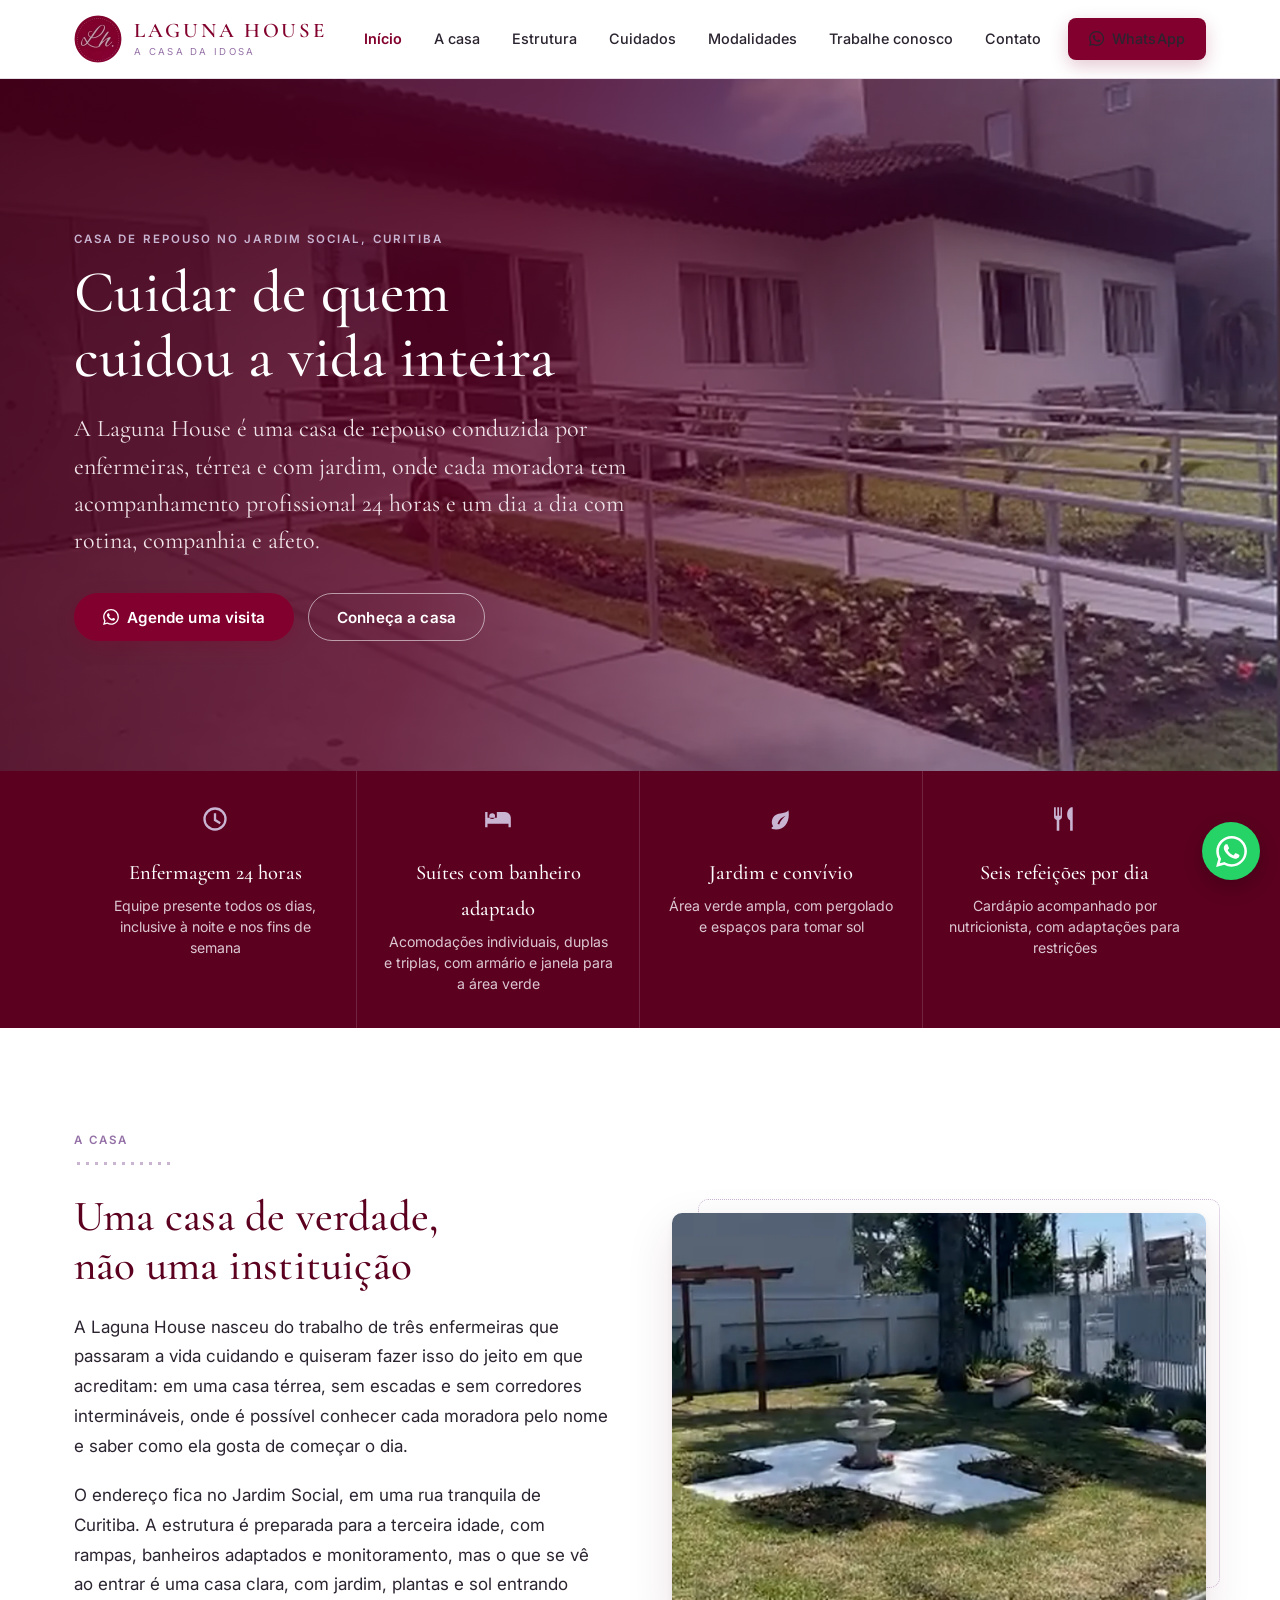
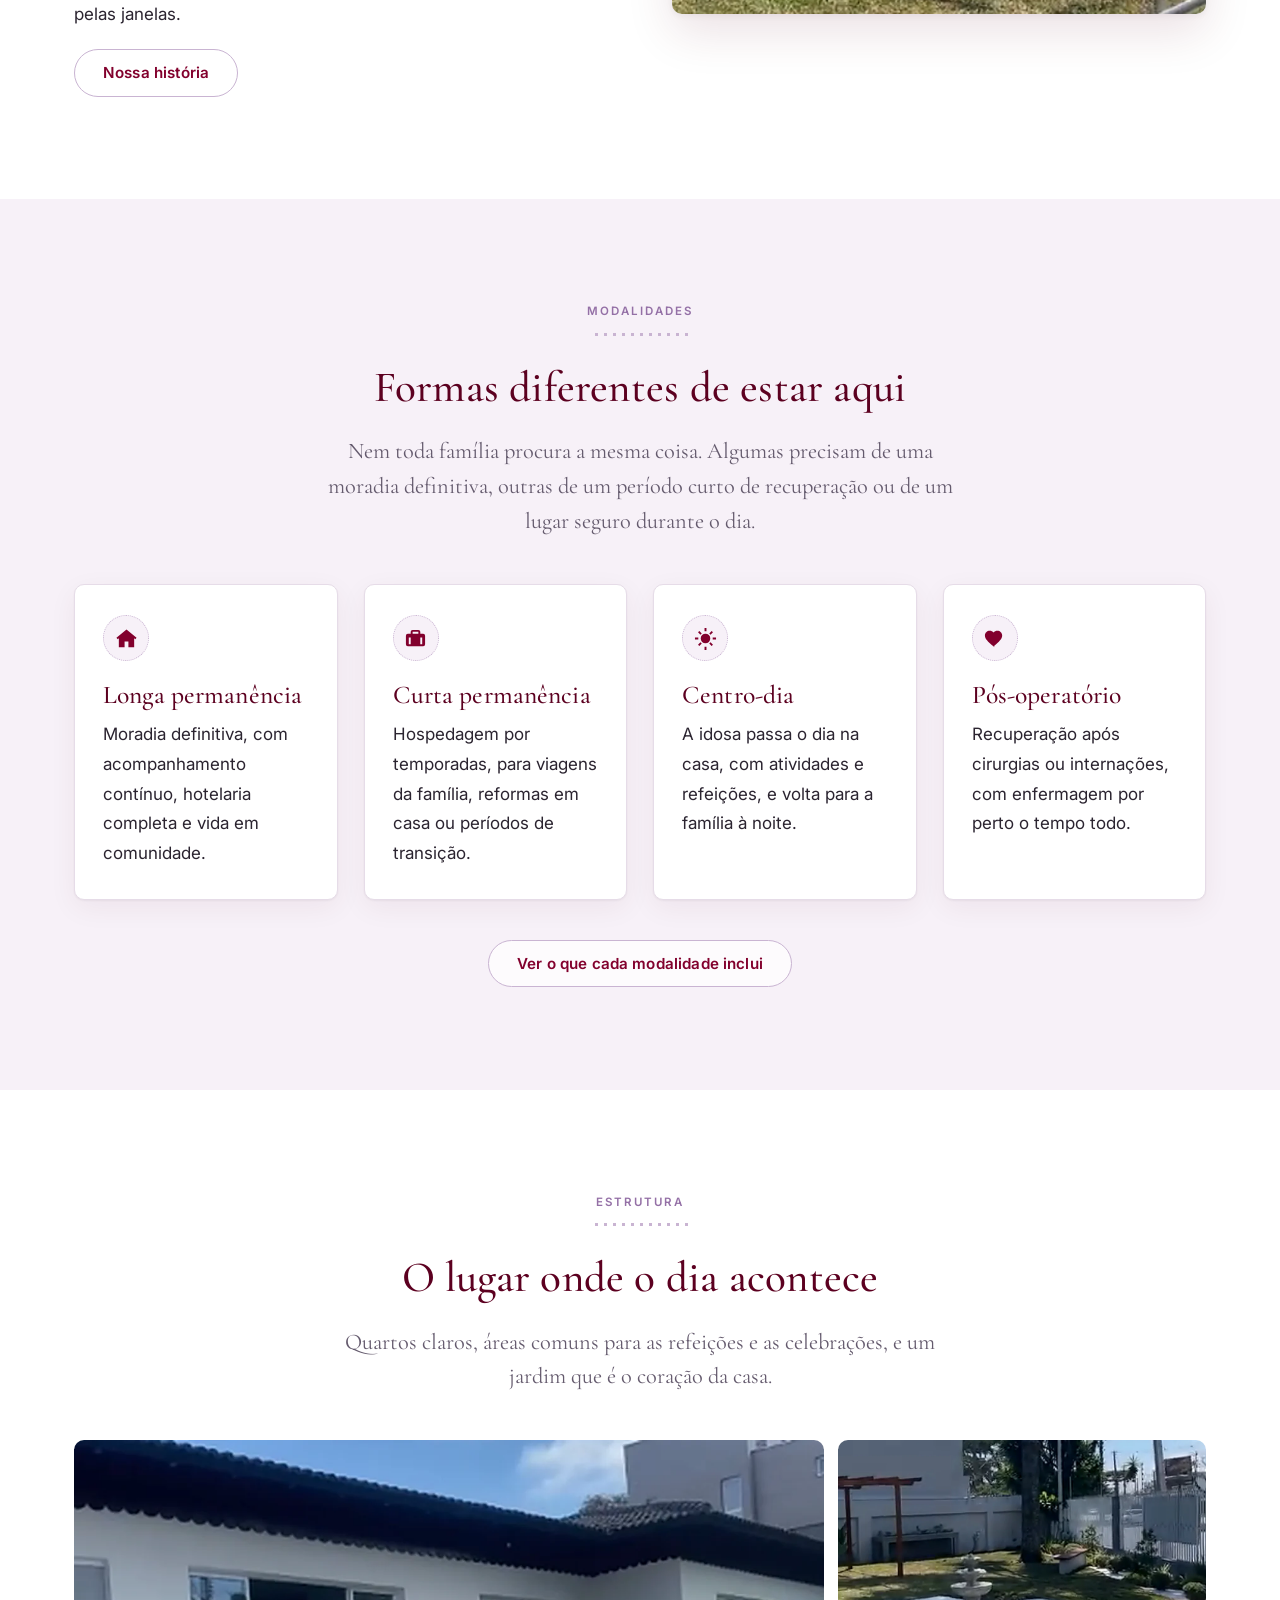
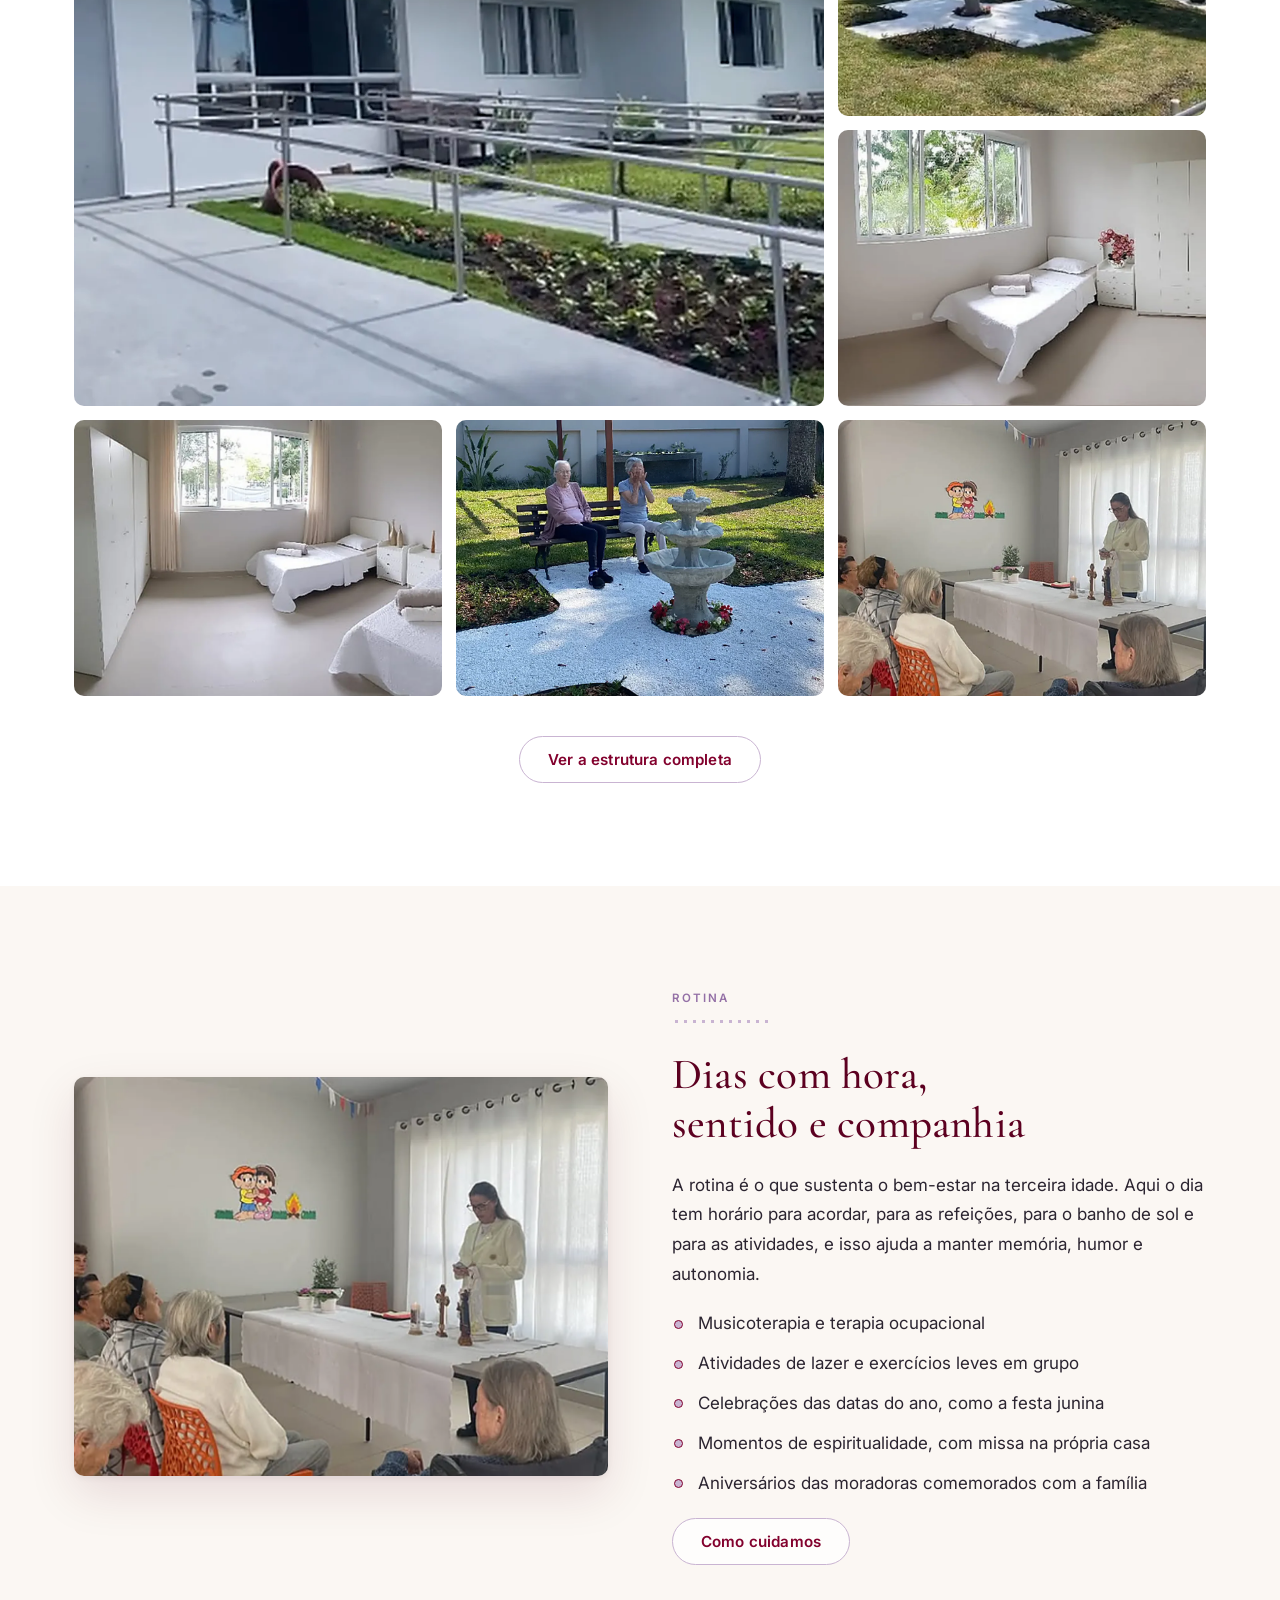
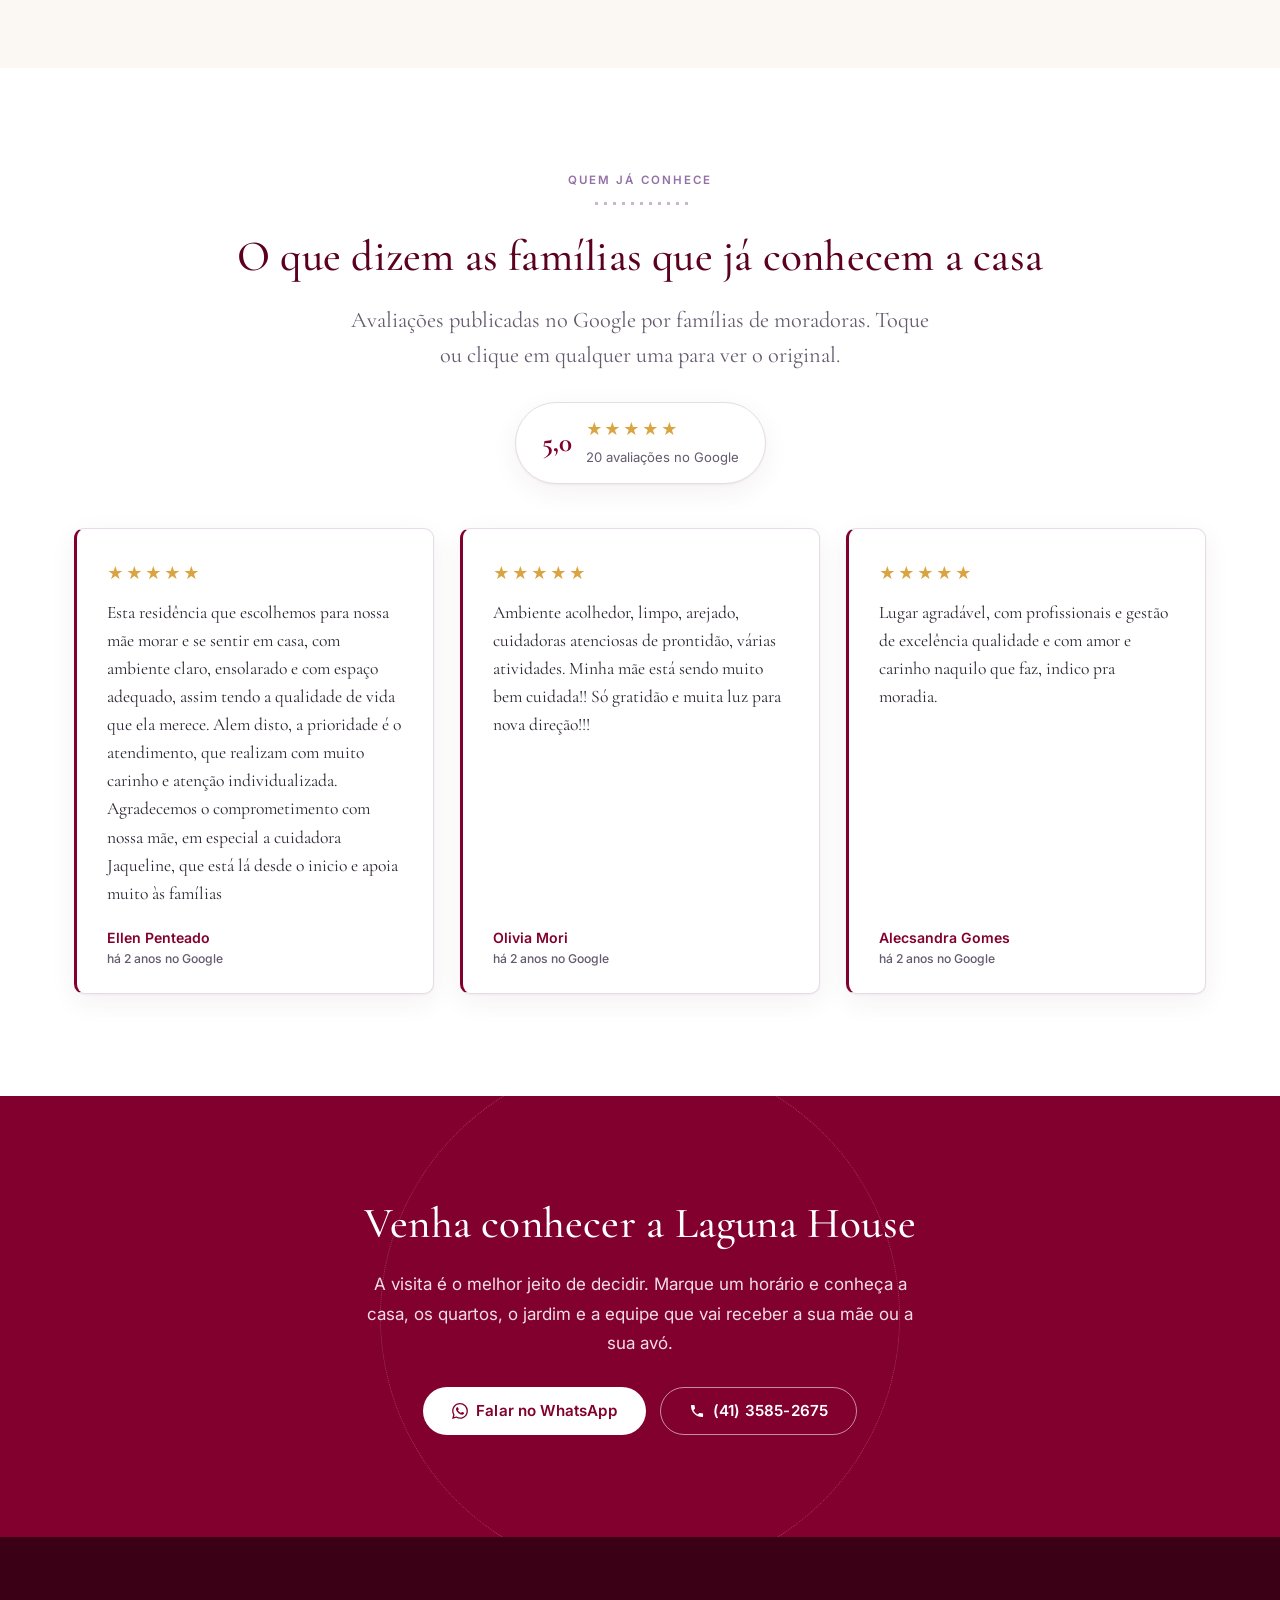
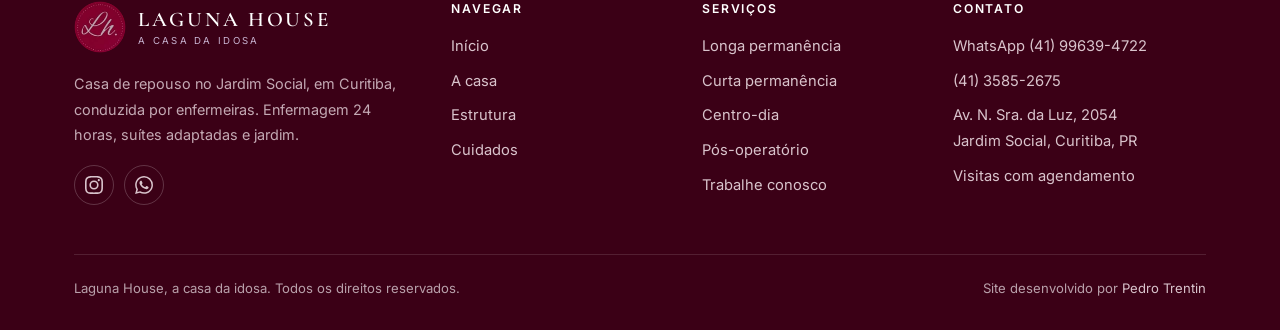
==== index.html @ b77cc1f8 "primeira versao do site da laguna house" ====
<!doctype html>
<html lang="pt-BR">
<head>
<meta charset="utf-8">
<meta name="viewport" content="width=device-width,initial-scale=1">
<title>Laguna House, casa de repouso no Jardim Social, Curitiba</title>
<meta name="description" content="Casa de repouso em Curitiba conduzida por enfermeiras. Enfermagem 24 horas, suítes adaptadas, jardim e seis refeições por dia. Agende uma visita.">
<meta name="author" content="Laguna House">
<meta name="robots" content="index,follow">
<link rel="canonical" href="https://lagunahouse.vercel.app/">
<meta property="og:type" content="website">
<meta property="og:locale" content="pt_BR">
<meta property="og:site_name" content="Laguna House">
<meta property="og:title" content="Laguna House, casa de repouso no Jardim Social, Curitiba">
<meta property="og:description" content="Casa de repouso em Curitiba conduzida por enfermeiras. Enfermagem 24 horas, suítes adaptadas, jardim e seis refeições por dia. Agende uma visita.">
<meta property="og:url" content="https://lagunahouse.vercel.app/">
<meta property="og:image" content="https://lagunahouse.vercel.app/img/og.jpg">
<meta property="og:image:width" content="1200">
<meta property="og:image:height" content="630">
<meta name="twitter:card" content="summary_large_image">
<meta name="geo.region" content="BR-PR">
<meta name="geo.placename" content="Curitiba">
<meta name="theme-color" content="#82002D">
<link rel="icon" href="/favicon.ico" sizes="any"><link rel="apple-touch-icon" href="/img/apple-touch-icon.png"><script type="application/ld+json">
{"@context":"https://schema.org","@type":"AssistedLivingResidence","name":"Laguna House",
"alternateName":"A Casa da Idosa","url":"https://lagunahouse.vercel.app","image":"https://lagunahouse.vercel.app/img/og.jpg","telephone":"+55 41 3585-2675",
"priceRange":"$$","address":{"@type":"PostalAddress","streetAddress":"Av. Nossa Senhora da Luz, 2054",
"addressLocality":"Curitiba","addressRegion":"PR","addressCountry":"BR"},
"areaServed":"Curitiba e Região Metropolitana","sameAs":["https://www.instagram.com/lagunahousecasadaidosa"]}
</script>
<link rel="preconnect" href="https://fonts.googleapis.com">
<link rel="preconnect" href="https://fonts.gstatic.com" crossorigin>
<link href="https://fonts.googleapis.com/css2?family=Cormorant+Garamond:wght@400;500;600&family=Inter:wght@400;500;600&display=swap" rel="stylesheet">
<link rel="stylesheet" href="assets/site.css">
</head>
<body>
<a class="pular" href="#conteudo">Pular para o conteúdo</a>
<header class="topo">
  <div class="wrap topo-in">
    <a class="marca" href="index.html" aria-label="Laguna House, página inicial">
      <img src="img/selo-96.webp" alt="" width="48" height="48">
      <span class="marca-txt"><span class="marca-nome">Laguna House</span><span class="marca-sub">A casa da idosa</span></span>
    </a>
    <button class="menu-btn" aria-label="Abrir menu" aria-expanded="false" aria-controls="menu">
      <svg viewBox="0 0 24 24" aria-hidden="true"><path d="M3 6h18v2H3V6zm0 5h18v2H3v-2zm0 5h18v2H3v-2z"/></svg>
    </button>
    <nav class="nav" id="menu" aria-label="Menu principal">
      <a href="index.html" data-rota="index" class="ativo">Início</a>
      <a href="sobre.html" data-rota="sobre">A casa</a>
      <a href="estrutura.html" data-rota="estrutura">Estrutura</a>
      <a href="cuidados.html" data-rota="cuidados">Cuidados</a>
      <a href="modalidades.html" data-rota="modalidades">Modalidades</a>
      <a href="trabalhe-conosco.html" data-rota="trabalhe-conosco">Trabalhe conosco</a>
      <a href="contato.html" data-rota="contato">Contato</a>
      <a class="btn btn-primario" href="https://wa.me/5541996394722?text=Ol%C3%A1%21%20Vim%20pelo%20site%20e%20gostaria%20de%20informa%C3%A7%C3%B5es%20sobre%20a%20Laguna%20House." target="_blank" rel="noopener"><svg class="ico" viewBox="0 0 24 24" aria-hidden="true" focusable="false"><path d="M17.5 14.4c-.3-.15-1.76-.87-2.03-.97-.27-.1-.47-.15-.67.15-.2.3-.77.97-.94 1.16-.17.2-.35.22-.64.08-.3-.15-1.26-.47-2.4-1.48-.88-.79-1.48-1.76-1.65-2.06-.17-.3-.02-.46.13-.6.13-.14.3-.35.44-.53.15-.17.2-.3.3-.5.1-.19.05-.37-.02-.52-.08-.15-.67-1.61-.92-2.2-.24-.58-.49-.5-.67-.51h-.57c-.2 0-.52.07-.79.37-.27.3-1.04 1.02-1.04 2.48s1.07 2.87 1.21 3.07c.15.2 2.1 3.2 5.08 4.49.71.3 1.26.49 1.7.62.71.23 1.36.2 1.87.12.57-.09 1.75-.72 2-1.41.25-.7.25-1.29.18-1.42-.08-.12-.28-.2-.57-.34m-5.42 7.4a9.87 9.87 0 0 1-5.03-1.38l-.36-.21-3.74.98 1-3.65-.24-.37A9.86 9.86 0 0 1 2.2 11.9C2.2 6.45 6.63 2.02 12.08 2.02a9.82 9.82 0 0 1 6.99 2.9 9.83 9.83 0 0 1 2.89 6.99c0 5.45-4.44 9.88-9.88 9.88m8.41-18.3A11.82 11.82 0 0 0 12.08 0C5.52 0 .19 5.34.18 11.9c0 2.1.55 4.14 1.59 5.95L.08 24l6.3-1.65a11.88 11.88 0 0 0 5.69 1.45h.01c6.55 0 11.89-5.34 11.89-11.9a11.82 11.82 0 0 0-3.48-8.4z"/></svg> WhatsApp</a>
    </nav>
  </div>
</header><main id="conteudo"><section class="hero">
  <img class="fundo" src="img/fachada.webp" alt="Fachada da Laguna House, casa térrea branca com rampa de acesso e jardim" fetchpriority="high" width="1600" height="898">
  <div class="wrap">
    <div class="hero-in">
      <span class="etiqueta">Casa de repouso no Jardim Social, Curitiba</span>
      <h1>Cuidar de quem cuidou a vida inteira</h1>
      <p>A Laguna House é uma casa de repouso conduzida por enfermeiras, térrea e com jardim, onde cada moradora tem acompanhamento profissional 24 horas e um dia a dia com rotina, companhia e afeto.</p>
      <div class="btns">
        <a class="btn btn-primario" href="https://wa.me/5541996394722?text=Ol%C3%A1%21%20Vim%20pelo%20site%20e%20gostaria%20de%20informa%C3%A7%C3%B5es%20sobre%20a%20Laguna%20House." target="_blank" rel="noopener"><svg class="ico" viewBox="0 0 24 24" aria-hidden="true" focusable="false"><path d="M17.5 14.4c-.3-.15-1.76-.87-2.03-.97-.27-.1-.47-.15-.67.15-.2.3-.77.97-.94 1.16-.17.2-.35.22-.64.08-.3-.15-1.26-.47-2.4-1.48-.88-.79-1.48-1.76-1.65-2.06-.17-.3-.02-.46.13-.6.13-.14.3-.35.44-.53.15-.17.2-.3.3-.5.1-.19.05-.37-.02-.52-.08-.15-.67-1.61-.92-2.2-.24-.58-.49-.5-.67-.51h-.57c-.2 0-.52.07-.79.37-.27.3-1.04 1.02-1.04 2.48s1.07 2.87 1.21 3.07c.15.2 2.1 3.2 5.08 4.49.71.3 1.26.49 1.7.62.71.23 1.36.2 1.87.12.57-.09 1.75-.72 2-1.41.25-.7.25-1.29.18-1.42-.08-.12-.28-.2-.57-.34m-5.42 7.4a9.87 9.87 0 0 1-5.03-1.38l-.36-.21-3.74.98 1-3.65-.24-.37A9.86 9.86 0 0 1 2.2 11.9C2.2 6.45 6.63 2.02 12.08 2.02a9.82 9.82 0 0 1 6.99 2.9 9.83 9.83 0 0 1 2.89 6.99c0 5.45-4.44 9.88-9.88 9.88m8.41-18.3A11.82 11.82 0 0 0 12.08 0C5.52 0 .19 5.34.18 11.9c0 2.1.55 4.14 1.59 5.95L.08 24l6.3-1.65a11.88 11.88 0 0 0 5.69 1.45h.01c6.55 0 11.89-5.34 11.89-11.9a11.82 11.82 0 0 0-3.48-8.4z"/></svg> Agende uma visita</a>
        <a class="btn btn-vazado-claro" href="estrutura.html">Conheça a casa</a>
      </div>
    </div>
  </div>
</section>

<section class="faixa">
  <div class="wrap">
    <div class="grade g4">
      <div class="item"><svg class="ico" viewBox="0 0 24 24" aria-hidden="true" focusable="false"><path d="M12 2a10 10 0 1 0 0 20 10 10 0 0 0 0-20zm0 18a8 8 0 1 1 0-16 8 8 0 0 1 0 16zm1-13h-2v6.4l5 3 1-1.7-4-2.4V7z"/></svg><strong>Enfermagem 24 horas</strong><span>Equipe presente todos os dias, inclusive à noite e nos fins de semana</span></div>
      <div class="item"><svg class="ico" viewBox="0 0 24 24" aria-hidden="true" focusable="false"><path d="M3 6H1v13h2v-3h18v3h2v-8a5 5 0 0 0-5-5h-7v5H3V6zm4 1a2.5 2.5 0 1 1 0 5 2.5 2.5 0 0 1 0-5z"/></svg><strong>Suítes com banheiro adaptado</strong><span>Acomodações individuais, duplas e triplas, com armário e janela para a área verde</span></div>
      <div class="item"><svg class="ico" viewBox="0 0 24 24" aria-hidden="true" focusable="false"><path d="M4.5 20.5c7.9 2 14.2-3.2 14.2-12.4 0-1.2-.1-2.4-.4-3.5-1.1 1.7-2.9 2.2-5.6 2.5C9 7.6 5.4 8.6 4.3 13c-.5 2 0 3.9 1 5.2l-1.6 1.5.8.8zM9 16c1.3-3.6 3.9-5.8 7-6.8-2.2 1.9-4.4 4.2-5.6 7.6L9 16z"/></svg><strong>Jardim e convívio</strong><span>Área verde ampla, com pergolado e espaços para tomar sol</span></div>
      <div class="item"><svg class="ico" viewBox="0 0 24 24" aria-hidden="true" focusable="false"><path d="M8.2 2v7.2H6.9V2H5.4v7.2H4.1V2H2.6v8.1c0 1.4 1 2.5 2.3 2.8V22h2.2v-9.1c1.3-.3 2.3-1.4 2.3-2.8V2H8.2zm8.9 0c-2 1-3.3 3.4-3.3 6.2 0 2.4 1 4.3 2.6 5.1V22h2.2V2h-1.5z"/></svg><strong>Seis refeições por dia</strong><span>Cardápio acompanhado por nutricionista, com adaptações para restrições</span></div>
    </div>
  </div>
</section>

<section class="sec">
  <div class="wrap">
    <div class="duo">
      <div class="duo-txt">
        <span class="etiqueta">A casa</span>
        <div class="fio"></div>
        <h2>Uma casa de verdade, não uma instituição</h2>
        <p>A Laguna House nasceu do trabalho de três enfermeiras que passaram a vida cuidando e quiseram fazer isso do jeito em que acreditam: em uma casa térrea, sem escadas e sem corredores intermináveis, onde é possível conhecer cada moradora pelo nome e saber como ela gosta de começar o dia.</p>
        <p>O endereço fica no Jardim Social, em uma rua tranquila de Curitiba. A estrutura é preparada para a terceira idade, com rampas, banheiros adaptados e monitoramento, mas o que se vê ao entrar é uma casa clara, com jardim, plantas e sol entrando pelas janelas.</p>
        <div class="rev"><strong>Confirmar com o cliente:</strong> nomes das três enfermeiras, ano de fundação e a história real de como a casa começou. Confirmar também se a casa atende somente mulheres, porque todo o texto do site parte dessa premissa. O texto acima é provisório, construído a partir do que o Instagram e o Escolha Sênior mostram.</div>
        <div class="btns"><a class="btn btn-secundario" href="sobre.html">Nossa história</a></div>
      </div>
      <div class="moldura">
        <img src="img/jardim.webp" alt="Jardim da Laguna House com chafariz, pergolado de madeira e gramado" loading="lazy" width="1200" height="900">
      </div>
    </div>
  </div>
</section>

<section class="sec sec-lilas">
  <div class="wrap">
    <div class="centro" style="max-width:640px;margin:0 auto 46px">
      <span class="etiqueta">Modalidades</span>
      <div class="fio"></div>
      <h2>Formas diferentes de estar aqui</h2>
      <p class="chamada">Nem toda família procura a mesma coisa. Algumas precisam de uma moradia definitiva, outras de um período curto de recuperação ou de um lugar seguro durante o dia.</p>
    </div>
    <div class="grade g4">
      <article class="cartao">
        <div class="cartao-selo"><svg class="ico" viewBox="0 0 24 24" aria-hidden="true" focusable="false"><path d="M12 2.7 1.5 11.3l1.3 1.5L4 11.8V21h6v-6h4v6h6v-9.2l1.2 1 1.3-1.5L12 2.7z"/></svg></div>
        <h3>Longa permanência</h3>
        <p>Moradia definitiva, com acompanhamento contínuo, hotelaria completa e vida em comunidade.</p>
      </article>
      <article class="cartao">
        <div class="cartao-selo"><svg class="ico" viewBox="0 0 24 24" aria-hidden="true" focusable="false"><path d="M9 3h6a2 2 0 0 1 2 2v2h3a2 2 0 0 1 2 2v9a2 2 0 0 1-2 2H4a2 2 0 0 1-2-2V9a2 2 0 0 1 2-2h3V5a2 2 0 0 1 2-2zm0 4h6V5H9v2zm-2 4H5v7h2v-7zm12 0h-2v7h2v-7z"/></svg></div>
        <h3>Curta permanência</h3>
        <p>Hospedagem por temporadas, para viagens da família, reformas em casa ou períodos de transição.</p>
      </article>
      <article class="cartao">
        <div class="cartao-selo"><svg class="ico" viewBox="0 0 24 24" aria-hidden="true" focusable="false"><path d="M12 7a5 5 0 1 0 0 10 5 5 0 0 0 0-10zm-1-6h2v3.5h-2V1zm0 19.5h2V24h-2v-3.5zM1 11h3.5v2H1v-2zm18.5 0H23v2h-3.5v-2zM4.2 5.6l1.4-1.4 2.5 2.5-1.4 1.4-2.5-2.5zm11.7 11.7 1.4-1.4 2.5 2.5-1.4 1.4-2.5-2.5zM18.4 4.2l1.4 1.4-2.5 2.5-1.4-1.4 2.5-2.5zM6.7 15.9l1.4 1.4-2.5 2.5-1.4-1.4 2.5-2.5z"/></svg></div>
        <h3>Centro-dia</h3>
        <p>A idosa passa o dia na casa, com atividades e refeições, e volta para a família à noite.</p>
      </article>
      <article class="cartao">
        <div class="cartao-selo"><svg class="ico" viewBox="0 0 24 24" aria-hidden="true" focusable="false"><path d="M12 21.2 10.5 19.9C5.1 15.1 2 12.3 2 8.8 2 6 4.2 3.8 7 3.8c1.6 0 3.1.7 4 1.9.9-1.2 2.4-1.9 4-1.9 2.8 0 5 2.2 5 5 0 3.5-3.1 6.3-8.5 11.1L12 21.2z"/></svg></div>
        <h3>Pós-operatório</h3>
        <p>Recuperação após cirurgias ou internações, com enfermagem por perto o tempo todo.</p>
      </article>
    </div>
    <div class="centro" style="margin-top:40px"><a class="btn btn-secundario" href="modalidades.html">Ver o que cada modalidade inclui</a></div>
  </div>
</section>

<section class="sec">
  <div class="wrap">
    <div class="centro" style="max-width:640px;margin:0 auto 46px">
      <span class="etiqueta">Estrutura</span>
      <div class="fio"></div>
      <h2>O lugar onde o dia acontece</h2>
      <p class="chamada">Quartos claros, áreas comuns para as refeições e as celebrações, e um jardim que é o coração da casa.</p>
    </div>
    <div class="galeria">
      <figure class="g-destaque"><img src="img/fachada.webp" alt="Fachada da casa com rampa de acesso" loading="lazy"><figcaption>Fachada acessível, sem degraus na entrada</figcaption></figure>
      <figure><img src="img/jardim.webp" alt="Jardim com chafariz e pergolado" loading="lazy"><figcaption>O jardim, com chafariz e pergolado</figcaption></figure>
      <figure><img src="img/quarto-individual.webp" alt="Suíte individual com cama, criado-mudo e guarda-roupa" loading="lazy"><figcaption>Suíte individual</figcaption></figure>
      <figure><img src="img/quarto-duplo.webp" alt="Suíte dupla com duas camas e guarda-roupa" loading="lazy"><figcaption>Suíte dupla</figcaption></figure>
      <figure><img src="img/convivio-jardim.webp" alt="Moradoras sentadas em banco no jardim, ao lado do chafariz" loading="lazy"><figcaption>Manhã de sol no jardim</figcaption></figure>
      <figure><img src="img/festa-junina.webp" alt="Festa junina na sala de convivência" loading="lazy"><figcaption>Festa junina na sala de convivência</figcaption></figure>
    </div>
    <div class="centro" style="margin-top:40px"><a class="btn btn-secundario" href="estrutura.html">Ver a estrutura completa</a></div>
  </div>
</section>

<section class="sec sec-creme">
  <div class="wrap">
    <div class="duo inverso">
      <div class="duo-txt">
        <span class="etiqueta">Rotina</span>
        <div class="fio"></div>
        <h2>Dias com hora, sentido e companhia</h2>
        <p>A rotina é o que sustenta o bem-estar na terceira idade. Aqui o dia tem horário para acordar, para as refeições, para o banho de sol e para as atividades, e isso ajuda a manter memória, humor e autonomia.</p>
        <ul class="lista">
          <li>Musicoterapia e terapia ocupacional</li>
          <li>Atividades de lazer e exercícios leves em grupo</li>
          <li>Celebrações das datas do ano, como a festa junina</li>
          <li>Momentos de espiritualidade, com missa na própria casa</li>
          <li>Aniversários das moradoras comemorados com a família</li>
        </ul>
        <div class="rev"><strong>Confirmar:</strong> a grade real de atividades, quais profissionais conduzem cada uma e em que dias acontecem. As atividades listadas vêm do perfil no Escolha Sênior e das publicações do Instagram.</div>
        <div class="btns"><a class="btn btn-secundario" href="cuidados.html">Como cuidamos</a></div>
      </div>
      <div class="moldura">
        <img src="img/festa-junina.webp" alt="Festa junina na sala de convivência, com bandeirinhas coloridas e moradoras reunidas" loading="lazy" width="1100" height="825">
      </div>
    </div>
  </div>
</section>

<section class="sec">
  <div class="wrap centro">
    <span class="etiqueta">Quem já conhece</span>
    <div class="fio"></div>
    <h2>O que dizem as famílias que já conhecem a casa</h2>
    <p class="chamada" style="max-width:600px;margin:0 auto 30px">Avaliações publicadas no Google por famílias de moradoras. Toque ou clique em qualquer uma para ver o original.</p>
    <div style="margin:0 0 44px"><a class="nota-google" href="https://maps.app.goo.gl/RefsH612ohSBY5xH7" target="_blank" rel="noopener"><strong>5,0</strong><span><span class="estrelas" aria-hidden="true">★★★★★</span><br><span class="nota-total">20 avaliações no Google</span></span></a></div>
    <div class="grade g3"><a class="citacao" href="https://maps.app.goo.gl/RefsH612ohSBY5xH7" target="_blank" rel="noopener"><div class="estrelas" aria-hidden="true">★★★★★</div><p>Esta residência que escolhemos para nossa mãe morar e se sentir em casa, com ambiente claro, ensolarado e com espaço adequado, assim tendo a qualidade de vida que ela merece. Alem disto, a prioridade é o atendimento, que realizam com muito carinho e atenção individualizada. Agradecemos o comprometimento com nossa mãe, em especial a cuidadora Jaqueline, que está lá desde o inicio e apoia muito às famílias</p><div class="autor">Ellen Penteado <span>há 2 anos no Google</span></div></a><a class="citacao" href="https://maps.app.goo.gl/AbohMbVJFXfRyCQq6" target="_blank" rel="noopener"><div class="estrelas" aria-hidden="true">★★★★★</div><p>Ambiente acolhedor, limpo, arejado, cuidadoras atenciosas de prontidão, várias atividades. Minha mãe está sendo muito bem cuidada!! Só gratidão e muita luz para nova direção!!!</p><div class="autor">Olivia Mori <span>há 2 anos no Google</span></div></a><a class="citacao" href="https://maps.app.goo.gl/1jtPCSABnLnyJkj8A" target="_blank" rel="noopener"><div class="estrelas" aria-hidden="true">★★★★★</div><p>Lugar agradável, com profissionais e gestão de excelência qualidade e com amor e carinho naquilo que faz, indico pra moradia.</p><div class="autor">Alecsandra Gomes <span>há 2 anos no Google</span></div></a></div>
    <div class="rev" style="text-align:left;max-width:820px;margin:34px auto 0"><strong>Confirmar:</strong> a nota 5,0 e o total de 20 avaliações vieram do perfil no Escolha Sênior e precisam ser conferidos direto no Google antes de publicar. As três avaliações estão transcritas como foram escritas, sem correção de acentuação, e cada cartão leva para a avaliação original. Se a casa quiser mais depoimentos no site, basta mandar os prints e os links.</div>
  </div>
</section>

<section class="sec cta-final">
  <div class="wrap">
    <h2>Venha conhecer a Laguna House</h2>
    <p>A visita é o melhor jeito de decidir. Marque um horário e conheça a casa, os quartos, o jardim e a equipe que vai receber a sua mãe ou a sua avó.</p>
    <div class="btns centro" style="justify-content:center;margin-top:28px">
      <a class="btn btn-claro" href="https://wa.me/5541996394722?text=Ol%C3%A1%21%20Vim%20pelo%20site%20e%20gostaria%20de%20informa%C3%A7%C3%B5es%20sobre%20a%20Laguna%20House." target="_blank" rel="noopener"><svg class="ico" viewBox="0 0 24 24" aria-hidden="true" focusable="false"><path d="M17.5 14.4c-.3-.15-1.76-.87-2.03-.97-.27-.1-.47-.15-.67.15-.2.3-.77.97-.94 1.16-.17.2-.35.22-.64.08-.3-.15-1.26-.47-2.4-1.48-.88-.79-1.48-1.76-1.65-2.06-.17-.3-.02-.46.13-.6.13-.14.3-.35.44-.53.15-.17.2-.3.3-.5.1-.19.05-.37-.02-.52-.08-.15-.67-1.61-.92-2.2-.24-.58-.49-.5-.67-.51h-.57c-.2 0-.52.07-.79.37-.27.3-1.04 1.02-1.04 2.48s1.07 2.87 1.21 3.07c.15.2 2.1 3.2 5.08 4.49.71.3 1.26.49 1.7.62.71.23 1.36.2 1.87.12.57-.09 1.75-.72 2-1.41.25-.7.25-1.29.18-1.42-.08-.12-.28-.2-.57-.34m-5.42 7.4a9.87 9.87 0 0 1-5.03-1.38l-.36-.21-3.74.98 1-3.65-.24-.37A9.86 9.86 0 0 1 2.2 11.9C2.2 6.45 6.63 2.02 12.08 2.02a9.82 9.82 0 0 1 6.99 2.9 9.83 9.83 0 0 1 2.89 6.99c0 5.45-4.44 9.88-9.88 9.88m8.41-18.3A11.82 11.82 0 0 0 12.08 0C5.52 0 .19 5.34.18 11.9c0 2.1.55 4.14 1.59 5.95L.08 24l6.3-1.65a11.88 11.88 0 0 0 5.69 1.45h.01c6.55 0 11.89-5.34 11.89-11.9a11.82 11.82 0 0 0-3.48-8.4z"/></svg> Falar no WhatsApp</a>
      <a class="btn btn-vazado-claro" href="tel:+554135852675"><svg class="ico" viewBox="0 0 24 24" aria-hidden="true" focusable="false"><path d="M6.6 10.8a15.1 15.1 0 0 0 6.6 6.6l2.2-2.2c.3-.3.7-.4 1.1-.2 1.2.4 2.4.6 3.7.6.6 0 1 .4 1 1V20c0 .6-.4 1-1 1A17 17 0 0 1 3 4c0-.6.4-1 1-1h3.5c.6 0 1 .4 1 1 0 1.3.2 2.5.6 3.7.1.4 0 .8-.2 1.1l-2.3 2z"/></svg> (41) 3585-2675</a>
    </div>
  </div>
</section>
</main><footer class="rodape">
  <div class="wrap">
    <div class="rodape-grade">
      <div>
        <a class="marca" href="index.html">
          <img src="img/selo-96.webp" alt="" width="52" height="52">
          <span class="marca-txt"><span class="marca-nome">Laguna House</span><span class="marca-sub">A casa da idosa</span></span>
        </a>
        <p class="rodape-sobre">Casa de repouso no Jardim Social, em Curitiba, conduzida por enfermeiras. Enfermagem 24 horas, suítes adaptadas e jardim.</p>
        <div class="redes">
          <a href="https://www.instagram.com/lagunahousecasadaidosa" target="_blank" rel="noopener" aria-label="Instagram da Laguna House"><svg class="" viewBox="0 0 24 24" aria-hidden="true" focusable="false"><path d="M12 2.16c3.2 0 3.58.01 4.85.07 3.25.15 4.77 1.7 4.92 4.92.06 1.27.07 1.65.07 4.85 0 3.2-.01 3.58-.07 4.85-.15 3.23-1.66 4.77-4.92 4.92-1.27.06-1.64.07-4.85.07-3.2 0-3.58-.01-4.85-.07-3.26-.15-4.77-1.7-4.92-4.92-.06-1.27-.07-1.64-.07-4.85 0-3.2.01-3.58.07-4.85.15-3.23 1.66-4.77 4.92-4.92 1.27-.06 1.65-.07 4.85-.07zm0-2.16C8.74 0 8.33.01 7.05.07 2.7.27.28 2.69.07 7.05.01 8.33 0 8.74 0 12s.01 3.67.07 4.95c.2 4.36 2.62 6.78 6.98 6.98 1.28.06 1.69.07 4.95.07s3.67-.01 4.95-.07c4.35-.2 6.78-2.62 6.98-6.98.06-1.28.07-1.69.07-4.95s-.01-3.67-.07-4.95c-.2-4.35-2.62-6.78-6.98-6.98C15.67.01 15.26 0 12 0zm0 5.84a6.16 6.16 0 1 0 0 12.32 6.16 6.16 0 0 0 0-12.32zM12 16a4 4 0 1 1 0-8 4 4 0 0 1 0 8zm6.4-11.85a1.44 1.44 0 1 0 0 2.89 1.44 1.44 0 0 0 0-2.89z"/></svg></a>
          <a href="https://wa.me/5541996394722?text=Ol%C3%A1%21%20Vim%20pelo%20site%20e%20gostaria%20de%20informa%C3%A7%C3%B5es%20sobre%20a%20Laguna%20House." target="_blank" rel="noopener" aria-label="WhatsApp da Laguna House"><svg class="" viewBox="0 0 24 24" aria-hidden="true" focusable="false"><path d="M17.5 14.4c-.3-.15-1.76-.87-2.03-.97-.27-.1-.47-.15-.67.15-.2.3-.77.97-.94 1.16-.17.2-.35.22-.64.08-.3-.15-1.26-.47-2.4-1.48-.88-.79-1.48-1.76-1.65-2.06-.17-.3-.02-.46.13-.6.13-.14.3-.35.44-.53.15-.17.2-.3.3-.5.1-.19.05-.37-.02-.52-.08-.15-.67-1.61-.92-2.2-.24-.58-.49-.5-.67-.51h-.57c-.2 0-.52.07-.79.37-.27.3-1.04 1.02-1.04 2.48s1.07 2.87 1.21 3.07c.15.2 2.1 3.2 5.08 4.49.71.3 1.26.49 1.7.62.71.23 1.36.2 1.87.12.57-.09 1.75-.72 2-1.41.25-.7.25-1.29.18-1.42-.08-.12-.28-.2-.57-.34m-5.42 7.4a9.87 9.87 0 0 1-5.03-1.38l-.36-.21-3.74.98 1-3.65-.24-.37A9.86 9.86 0 0 1 2.2 11.9C2.2 6.45 6.63 2.02 12.08 2.02a9.82 9.82 0 0 1 6.99 2.9 9.83 9.83 0 0 1 2.89 6.99c0 5.45-4.44 9.88-9.88 9.88m8.41-18.3A11.82 11.82 0 0 0 12.08 0C5.52 0 .19 5.34.18 11.9c0 2.1.55 4.14 1.59 5.95L.08 24l6.3-1.65a11.88 11.88 0 0 0 5.69 1.45h.01c6.55 0 11.89-5.34 11.89-11.9a11.82 11.82 0 0 0-3.48-8.4z"/></svg></a>
        </div>
      </div>
      <div>
        <h4>Navegar</h4>
        <ul>
          <li><a href="index.html">Início</a></li>
          <li><a href="sobre.html">A casa</a></li>
          <li><a href="estrutura.html">Estrutura</a></li>
          <li><a href="cuidados.html">Cuidados</a></li>
        </ul>
      </div>
      <div>
        <h4>Serviços</h4>
        <ul>
          <li><a href="modalidades.html">Longa permanência</a></li>
          <li><a href="modalidades.html">Curta permanência</a></li>
          <li><a href="modalidades.html">Centro-dia</a></li>
          <li><a href="modalidades.html">Pós-operatório</a></li>
          <li><a href="trabalhe-conosco.html">Trabalhe conosco</a></li>
        </ul>
      </div>
      <div>
        <h4>Contato</h4>
        <ul>
          <li><a href="https://wa.me/5541996394722?text=Ol%C3%A1%21%20Vim%20pelo%20site%20e%20gostaria%20de%20informa%C3%A7%C3%B5es%20sobre%20a%20Laguna%20House." target="_blank" rel="noopener">WhatsApp (41) 99639-4722</a></li>
          <li><a href="tel:+554135852675">(41) 3585-2675</a></li>
          <li><a href="https://www.google.com/maps/search/?api=1&query=Av.+Nossa+Senhora+da+Luz,+2054,+Jardim+Social,+Curitiba+PR" target="_blank" rel="noopener">Av. N. Sra. da Luz, 2054<br>Jardim Social, Curitiba, PR</a></li>
          <li>Visitas com agendamento</li>
        </ul>
      </div>
    </div>
    <div class="rodape-base">
      <span>Laguna House, a casa da idosa. Todos os direitos reservados.</span>
      <span>Site desenvolvido por <a href="https://www.instagram.com/ph.trentin" target="_blank" rel="noopener">Pedro Trentin</a></span>
    </div>
  </div>
</footer>
<a class="zap" href="https://wa.me/5541996394722?text=Ol%C3%A1%21%20Vim%20pelo%20site%20e%20gostaria%20de%20informa%C3%A7%C3%B5es%20sobre%20a%20Laguna%20House." target="_blank" rel="noopener" aria-label="Falar no WhatsApp"><svg class="" viewBox="0 0 24 24" aria-hidden="true" focusable="false"><path d="M17.5 14.4c-.3-.15-1.76-.87-2.03-.97-.27-.1-.47-.15-.67.15-.2.3-.77.97-.94 1.16-.17.2-.35.22-.64.08-.3-.15-1.26-.47-2.4-1.48-.88-.79-1.48-1.76-1.65-2.06-.17-.3-.02-.46.13-.6.13-.14.3-.35.44-.53.15-.17.2-.3.3-.5.1-.19.05-.37-.02-.52-.08-.15-.67-1.61-.92-2.2-.24-.58-.49-.5-.67-.51h-.57c-.2 0-.52.07-.79.37-.27.3-1.04 1.02-1.04 2.48s1.07 2.87 1.21 3.07c.15.2 2.1 3.2 5.08 4.49.71.3 1.26.49 1.7.62.71.23 1.36.2 1.87.12.57-.09 1.75-.72 2-1.41.25-.7.25-1.29.18-1.42-.08-.12-.28-.2-.57-.34m-5.42 7.4a9.87 9.87 0 0 1-5.03-1.38l-.36-.21-3.74.98 1-3.65-.24-.37A9.86 9.86 0 0 1 2.2 11.9C2.2 6.45 6.63 2.02 12.08 2.02a9.82 9.82 0 0 1 6.99 2.9 9.83 9.83 0 0 1 2.89 6.99c0 5.45-4.44 9.88-9.88 9.88m8.41-18.3A11.82 11.82 0 0 0 12.08 0C5.52 0 .19 5.34.18 11.9c0 2.1.55 4.14 1.59 5.95L.08 24l6.3-1.65a11.88 11.88 0 0 0 5.69 1.45h.01c6.55 0 11.89-5.34 11.89-11.9a11.82 11.82 0 0 0-3.48-8.4z"/></svg></a>
<button id="revBotao" type="button">Sair do modo revisão</button><script src="assets/site.js"></script></body></html>
---- assets/site.css ----
/* Laguna House, folha de estilo unica */

:root{
  --bordo:#82002D;
  --bordo-esc:#5C0020;
  --bordo-claro:#A83354;
  --lilas:#9470A6;
  --lilas-claro:#C9B4D2;
  --lilas-fundo:#F7F1F8;
  --creme:#FBF7F3;
  --branco:#FFFFFF;
  --tinta:#2B2430;
  --tinta-suave:#645A6D;
  --linha:#E6DCE8;
  --sombra:0 1px 2px rgba(43,36,48,.05), 0 8px 28px rgba(92,0,32,.06);
  --sombra-alta:0 2px 6px rgba(43,36,48,.06), 0 18px 48px rgba(92,0,32,.12);
  --raio:10px;
  --max:1180px;
  --serif:"Cormorant Garamond",Georgia,"Times New Roman",serif;
  --sans:"Inter",-apple-system,BlinkMacSystemFont,"Segoe UI",Roboto,Helvetica,Arial,sans-serif;
}

*,*::before,*::after{box-sizing:border-box}
html{scroll-behavior:smooth;-webkit-text-size-adjust:100%}
body{
  margin:0;background:var(--branco);color:var(--tinta);
  font-family:var(--sans);font-size:17px;line-height:1.75;
  font-weight:400;-webkit-font-smoothing:antialiased;
}
img{max-width:100%;height:auto;display:block}
a{color:var(--bordo);text-decoration:none}
a:hover{text-decoration:underline}
h1,h2,h3,h4{font-family:var(--serif);font-weight:500;color:var(--bordo-esc);margin:0 0 .5em;letter-spacing:.005em;text-wrap:balance}
h1{font-size:clamp(2.3rem,5.2vw,3.7rem);line-height:1.1}
h2{font-size:clamp(1.85rem,3.6vw,2.7rem);line-height:1.15}
h3{font-size:clamp(1.3rem,2.2vw,1.6rem);line-height:1.25}
h4{font-size:1.12rem;line-height:1.35}
p{margin:0 0 1.15em}
ul{margin:0 0 1.15em;padding-left:1.15em}
li{margin-bottom:.45em}
:focus-visible{outline:3px solid var(--lilas);outline-offset:3px;border-radius:4px}

.wrap{max-width:var(--max);margin:0 auto;padding:0 24px}
.wrap-estreito{max-width:760px;margin:0 auto;padding:0 24px}
.sec{padding:clamp(56px,8vw,104px) 0}
.sec-lilas{background:var(--lilas-fundo)}
.sec-creme{background:var(--creme)}
.sec-bordo{background:var(--bordo-esc);color:#F3E7EC}
.sec-bordo h2,.sec-bordo h3{color:#fff}
.sec-bordo a{color:#F0D3DC}
.centro{text-align:center}
.pular{position:absolute;left:-9999px}
.pular:focus{left:16px;top:16px;z-index:200;background:#fff;padding:12px 18px;border-radius:8px;box-shadow:var(--sombra-alta)}

/* etiqueta de seção */
.etiqueta{
  font-family:var(--sans);font-size:.72rem;font-weight:600;letter-spacing:.18em;
  text-transform:uppercase;color:var(--lilas);margin:0 0 .9em;display:block
}
.sec-bordo .etiqueta{color:var(--lilas-claro)}
.chamada{font-family:var(--serif);font-size:clamp(1.15rem,2vw,1.4rem);line-height:1.55;color:var(--tinta-suave)}
.sec-bordo .chamada{color:#E4D2DA}

/* fio pontilhado, eco do selo */
.fio{
  height:5px;width:96px;margin:0 0 26px;
  background-image:radial-gradient(circle,var(--lilas-claro) 1.6px,transparent 1.7px);
  background-size:9px 5px;background-repeat:repeat-x
}
.centro .fio{margin-left:auto;margin-right:auto}

/* ---------- botões ---------- */
.btn{
  display:inline-flex;align-items:center;gap:.55em;
  font-family:var(--sans);font-size:.95rem;font-weight:600;letter-spacing:.01em;
  padding:15px 28px;border-radius:999px;border:1.5px solid transparent;
  cursor:pointer;transition:.2s ease;text-decoration:none;line-height:1
}
.btn:hover{text-decoration:none;transform:translateY(-1px)}
.btn-primario{background:var(--bordo);color:#fff;box-shadow:0 6px 18px rgba(130,0,45,.22)}
.btn-primario:hover{background:var(--bordo-esc);color:#fff}
.btn-secundario{border-color:var(--lilas-claro);color:var(--bordo);background:rgba(255,255,255,.75)}
.btn-secundario:hover{border-color:var(--bordo);background:#fff}
.btn-claro{background:#fff;color:var(--bordo)}
.btn-claro:hover{background:#F7EEF1;color:var(--bordo-esc)}
.btn-vazado-claro{border-color:rgba(255,255,255,.55);color:#fff}
.btn-vazado-claro:hover{border-color:#fff;background:rgba(255,255,255,.1);color:#fff}
.btns{display:flex;flex-wrap:wrap;gap:14px}
.centro .btns{justify-content:center}
.ico{width:1.05em;height:1.05em;flex:none;fill:currentColor}

/* ---------- cabeçalho ---------- */
.topo{
  position:sticky;top:0;z-index:60;background:rgba(255,255,255,.94);
  backdrop-filter:blur(10px);border-bottom:1px solid var(--linha)
}
.topo-in{display:flex;align-items:center;gap:20px;min-height:78px}
.marca{display:flex;align-items:center;gap:12px;text-decoration:none}
.marca:hover{text-decoration:none}
.marca img{width:48px;height:48px;border-radius:50%;flex:none}
.marca-txt{display:flex;flex-direction:column;line-height:1}
.marca-nome{font-family:var(--serif);font-size:1.3rem;font-weight:600;letter-spacing:.13em;color:var(--bordo);text-transform:uppercase}
.marca-sub{font-family:var(--sans);font-size:.6rem;letter-spacing:.24em;text-transform:uppercase;color:var(--lilas);margin-top:5px}
.nav{margin-left:auto;display:flex;align-items:center;gap:6px}
.nav a{
  font-size:.9rem;font-weight:500;color:var(--tinta);padding:9px 13px;border-radius:8px;
  text-decoration:none;transition:.15s;white-space:nowrap
}
.nav a:hover{background:var(--lilas-fundo);color:var(--bordo);text-decoration:none}
.nav a.ativo{color:var(--bordo);font-weight:600}
.nav .btn{margin-left:8px;padding:12px 20px}
.menu-btn{
  display:none;margin-left:auto;background:none;border:1.5px solid var(--linha);
  border-radius:8px;padding:9px 11px;cursor:pointer;color:var(--bordo)
}
.menu-btn svg{width:22px;height:22px;display:block;fill:currentColor}

@media(max-width:1000px){
  .nav{
    position:fixed;inset:78px 0 auto;background:#fff;flex-direction:column;
    align-items:stretch;gap:0;padding:12px 24px 26px;border-bottom:1px solid var(--linha);
    box-shadow:var(--sombra-alta);display:none
  }
  .nav.aberto{display:flex}
  .nav a{padding:14px 4px;font-size:1.02rem;border-bottom:1px solid var(--linha);border-radius:0}
  .nav .btn{margin:16px 0 0;justify-content:center;border-bottom:none}
  .menu-btn{display:block}
}

/* ---------- hero ---------- */
.hero{position:relative;isolation:isolate;color:#fff;overflow:hidden}
.hero img.fundo{
  position:absolute;inset:0;width:100%;height:100%;object-fit:cover;z-index:-2
}
.hero::after{
  content:"";position:absolute;inset:0;z-index:-1;
  background:linear-gradient(105deg,rgba(70,0,24,.90) 0%,rgba(92,0,32,.78) 38%,rgba(92,0,32,.42) 70%,rgba(148,112,166,.30) 100%)
}
.hero-in{padding:clamp(80px,13vw,150px) 0 clamp(72px,11vw,130px);max-width:730px}
.hero h1{color:#fff;margin-bottom:.35em}
.hero .etiqueta{color:var(--lilas-claro)}
.hero p{font-family:var(--serif);font-size:clamp(1.2rem,2.3vw,1.5rem);line-height:1.55;color:#F0E3E8;max-width:600px}
.hero .btns{margin-top:34px}

.hero-int{background:var(--bordo-esc);color:#fff;position:relative;overflow:hidden}
.hero-int::before{
  content:"";position:absolute;right:-90px;top:-90px;width:340px;height:340px;border-radius:50%;
  border:1px dotted rgba(201,180,210,.45)
}
.hero-int-in{padding:clamp(56px,8vw,96px) 0;max-width:720px;position:relative}
.hero-int h1{color:#fff;margin-bottom:.3em}
.hero-int p{color:#EBD9E0;font-family:var(--serif);font-size:clamp(1.1rem,2vw,1.35rem);line-height:1.6;margin:0}
.hero-int .etiqueta{color:var(--lilas-claro)}

/* trilha */
.trilha{font-size:.82rem;color:#D8C2CC;padding:20px 0 0;position:relative}
.trilha a{color:#EAD6DE;text-decoration:underline;text-underline-offset:3px}
.trilha a:hover{color:#fff}
.trilha span{color:var(--lilas-claro);margin:0 4px}

/* ---------- grades e cartões ---------- */
.grade{display:grid;gap:26px}
.g2{grid-template-columns:repeat(2,1fr)}
.g3{grid-template-columns:repeat(3,1fr)}
.g4{grid-template-columns:repeat(4,1fr)}
@media(max-width:900px){.g3,.g4{grid-template-columns:repeat(2,1fr)}}
@media(max-width:620px){.g2,.g3,.g4{grid-template-columns:1fr}}

.cartao{
  background:#fff;border:1px solid var(--linha);border-radius:var(--raio);
  padding:30px 28px;box-shadow:var(--sombra);transition:.22s ease;height:100%
}
.cartao:hover{box-shadow:var(--sombra-alta);transform:translateY(-2px)}
.cartao h3{margin-bottom:.35em}
.cartao p:last-child{margin-bottom:0}
.cartao-selo{
  width:46px;height:46px;border-radius:50%;background:var(--lilas-fundo);
  display:flex;align-items:center;justify-content:center;margin-bottom:18px;
  border:1px dotted var(--lilas-claro)
}
.cartao-selo svg{width:23px;height:23px;fill:var(--bordo)}
.sec-lilas .cartao{background:#fff}

.cartao-foto{
  background:#fff;border:1px solid var(--linha);border-radius:var(--raio);overflow:hidden;
  box-shadow:var(--sombra);display:flex;flex-direction:column;transition:.22s ease
}
.cartao-foto:hover{box-shadow:var(--sombra-alta);transform:translateY(-2px)}
.cartao-foto img{aspect-ratio:4/3;object-fit:cover;width:100%}
.cartao-foto .corpo{padding:26px 26px 30px;flex:1;display:flex;flex-direction:column}
.cartao-foto .corpo p:last-of-type{margin-bottom:0}
.cartao-foto .lista{margin-top:14px}
.cartao-foto .rodape-cartao{margin-top:auto;padding-top:20px}

/* lista com marcador próprio */
.lista{list-style:none;padding:0;margin:0 0 1.15em}
.lista li{position:relative;padding-left:26px;margin-bottom:.6em}
.lista li::before{
  content:"";position:absolute;left:2px;top:.62em;width:9px;height:9px;border-radius:50%;
  background:var(--lilas-claro);border:1.5px solid var(--bordo);box-sizing:border-box
}
.sec-bordo .lista li::before{background:transparent;border-color:var(--lilas-claro)}

/* ---------- bloco foto + texto ---------- */
.duo{display:grid;grid-template-columns:1fr 1fr;gap:clamp(32px,5vw,64px);align-items:center}
.duo.inverso .duo-txt{order:2}
@media(max-width:860px){.duo{grid-template-columns:1fr}.duo.inverso .duo-txt{order:0}}
.duo-txt p:last-child{margin-bottom:0}
.moldura{position:relative}
.moldura img{border-radius:var(--raio);box-shadow:var(--sombra-alta);width:100%}
.moldura::before{
  content:"";position:absolute;inset:-14px -14px 26px 26px;border:1px dotted var(--lilas-claro);
  border-radius:var(--raio);z-index:-1
}
.arco img{border-radius:220px 220px var(--raio) var(--raio)}
.arco::before{border-radius:220px 220px var(--raio) var(--raio)}

/* ---------- destaques em faixa ---------- */
.faixa{background:var(--bordo-esc);color:#fff}
.faixa .grade{gap:0}
.faixa .item{padding:34px 26px;border-right:1px solid rgba(255,255,255,.14);text-align:center}
.faixa .item:last-child{border-right:none}
.faixa .item svg{width:28px;height:28px;fill:var(--lilas-claro);margin-bottom:12px}
.faixa .item strong{display:block;font-family:var(--serif);font-size:1.28rem;font-weight:500;color:#fff;margin-bottom:4px}
.faixa .item span{font-size:.88rem;color:#DCC7D1;line-height:1.5;display:block}
@media(max-width:900px){.faixa .item:nth-child(2){border-right:none}.faixa .item{border-bottom:1px solid rgba(255,255,255,.14)}}
@media(max-width:620px){.faixa .item{border-right:none}}

/* ---------- galeria ---------- */
.galeria{display:grid;grid-template-columns:repeat(3,1fr);gap:14px}
.galeria figure{margin:0;position:relative;overflow:hidden;border-radius:var(--raio);cursor:zoom-in;background:var(--lilas-fundo)}
.galeria img{width:100%;height:100%;object-fit:cover;transition:transform .5s ease}
.galeria figure:hover img{transform:scale(1.04)}
.galeria figcaption{
  position:absolute;left:0;right:0;bottom:0;padding:30px 16px 13px;color:#fff;font-size:.85rem;
  background:linear-gradient(transparent,rgba(45,0,16,.78));opacity:0;transition:.25s
}
.galeria figure:hover figcaption,.galeria figure:focus-within figcaption{opacity:1}
.galeria figure img{aspect-ratio:4/3}
.g-destaque{grid-column:span 2;grid-row:span 2}
.g-destaque img{aspect-ratio:auto;height:100%}
@media(max-width:760px){
  .galeria{grid-template-columns:repeat(2,1fr);gap:10px}
  .g-destaque{grid-column:span 2;grid-row:span 1}
  .g-destaque img{aspect-ratio:16/10}
}
@media(max-width:430px){
  .galeria{grid-template-columns:1fr}
  .g-destaque{grid-column:span 1}
}

/* lightbox */
.lb{position:fixed;inset:0;background:rgba(35,0,14,.94);z-index:120;display:none;align-items:center;justify-content:center;padding:24px}
.lb.on{display:flex}
.lb img{max-width:min(1100px,94vw);max-height:84vh;border-radius:8px;object-fit:contain}
.lb-txt{position:absolute;bottom:26px;left:0;right:0;text-align:center;color:#F0DDE4;font-size:.92rem;padding:0 24px}
.lb button{position:absolute;background:rgba(255,255,255,.12);border:none;color:#fff;width:50px;height:50px;border-radius:50%;cursor:pointer;font-size:1.5rem;line-height:1;display:flex;align-items:center;justify-content:center}
.lb button:hover{background:rgba(255,255,255,.25)}
.lb .fechar{top:22px;right:22px}
.lb .ant{left:22px;top:50%;transform:translateY(-50%)}
.lb .prox{right:22px;top:50%;transform:translateY(-50%)}
@media(max-width:620px){.lb .ant{left:10px}.lb .prox{right:10px}}

/* ---------- citação ---------- */
.citacao{
  display:flex;flex-direction:column;text-align:left;text-decoration:none;color:var(--tinta);
  background:#fff;border:1px solid var(--linha);border-left:3px solid var(--bordo);
  border-radius:var(--raio);padding:30px 30px 26px;box-shadow:var(--sombra);height:100%;
  transition:.22s ease
}
.citacao:hover{text-decoration:none;box-shadow:var(--sombra-alta);transform:translateY(-2px);border-left-color:var(--lilas)}
.citacao p{font-family:var(--serif);font-size:1.1rem;line-height:1.6;color:var(--tinta);margin-bottom:20px}
.citacao .autor{margin-top:auto;font-size:.88rem;color:var(--bordo);font-weight:600;line-height:1.4}
.citacao .autor span{display:block;font-size:.76rem;color:var(--tinta-suave);font-weight:500;margin-top:2px}
.estrelas{color:#D9A441;letter-spacing:.12em;font-size:1rem;margin-bottom:12px}
.nota-google{
  display:inline-flex;align-items:center;gap:14px;background:#fff;border:1px solid var(--linha);
  border-radius:999px;padding:12px 26px;box-shadow:var(--sombra);font-size:.95rem;
  text-decoration:none;transition:.2s ease;text-align:left
}
.nota-google:hover{text-decoration:none;box-shadow:var(--sombra-alta);border-color:var(--lilas-claro)}
.nota-google strong{font-family:var(--serif);font-size:1.7rem;color:var(--bordo);line-height:1}
.nota-google .estrelas{margin:0}
.nota-total{color:var(--tinta-suave);font-size:.82rem}

/* ---------- contato ---------- */
.linhas-contato{list-style:none;padding:0;margin:0}
.linhas-contato li{display:flex;gap:16px;padding:18px 0;border-bottom:1px solid var(--linha);margin:0}
.linhas-contato li:last-child{border-bottom:none}
.linhas-contato svg{width:21px;height:21px;fill:var(--bordo);flex:none;margin-top:4px}
.linhas-contato strong{display:block;font-size:.78rem;letter-spacing:.13em;text-transform:uppercase;color:var(--lilas);font-weight:600;margin-bottom:3px}
.linhas-contato a{color:var(--tinta);font-weight:500}
.linhas-contato a:hover{color:var(--bordo)}

.form{background:#fff;border:1px solid var(--linha);border-radius:var(--raio);padding:32px;box-shadow:var(--sombra)}
.campo{margin-bottom:18px}
.campo label{display:block;font-size:.82rem;font-weight:600;color:var(--tinta);margin-bottom:7px}
.campo input,.campo select,.campo textarea{
  width:100%;padding:13px 15px;border:1.5px solid var(--linha);border-radius:8px;
  font-family:var(--sans);font-size:1rem;color:var(--tinta);background:#fff;transition:.15s
}
.campo textarea{min-height:120px;resize:vertical}
.campo input:focus,.campo select:focus,.campo textarea:focus{border-color:var(--lilas);outline:none}
.form .btn{width:100%;justify-content:center}
.aviso-form{font-size:.8rem;color:var(--tinta-suave);margin:14px 0 0;text-align:center}
.mapa{border:0;width:100%;height:400px;border-radius:var(--raio);filter:grayscale(.15)}
.mapa-alt{
  background:var(--lilas-fundo);border:1px dashed var(--lilas-claro);border-radius:var(--raio);
  padding:46px 30px;text-align:center;color:var(--tinta-suave)
}

/* ---------- faq ---------- */
.faq{border-top:1px solid var(--linha)}
.faq details{border-bottom:1px solid var(--linha);padding:6px 0}
.faq summary{
  cursor:pointer;list-style:none;padding:18px 40px 18px 0;position:relative;
  font-family:var(--serif);font-size:1.22rem;color:var(--bordo-esc);font-weight:500
}
.faq summary::-webkit-details-marker{display:none}
.faq summary::after{
  content:"+";position:absolute;right:6px;top:16px;font-family:var(--sans);font-size:1.5rem;
  color:var(--lilas);font-weight:300;transition:.2s
}
.faq details[open] summary::after{transform:rotate(45deg)}
.faq details p{margin:0 0 18px;color:var(--tinta-suave);padding-right:40px}

/* ---------- chamada final ---------- */
.cta-final{background:var(--bordo);color:#fff;text-align:center;position:relative;overflow:hidden}
.cta-final::before{
  content:"";position:absolute;left:50%;top:50%;width:520px;height:520px;transform:translate(-50%,-50%);
  border-radius:50%;border:1px dotted rgba(255,255,255,.22)
}
.cta-final .wrap{position:relative}
.cta-final h2{color:#fff}
.cta-final p{color:#F2DFE5;max-width:560px;margin-left:auto;margin-right:auto}

/* ---------- rodapé ---------- */
.rodape{background:#3B0016;color:#D9C3CC;padding:64px 0 30px;font-size:.92rem}
.rodape h4{color:#fff;font-family:var(--sans);font-size:.76rem;letter-spacing:.15em;text-transform:uppercase;margin-bottom:16px;font-weight:600}
.rodape a{color:#D9C3CC}
.rodape a:hover{color:#fff}
.rodape-grade{display:grid;grid-template-columns:1.6fr 1fr 1fr 1.2fr;gap:40px}
@media(max-width:860px){.rodape-grade{grid-template-columns:1fr 1fr;gap:34px}}
@media(max-width:520px){.rodape-grade{grid-template-columns:1fr}}
.rodape ul{list-style:none;padding:0;margin:0}
.rodape li{margin-bottom:9px}
.rodape .marca-nome{color:#fff}
.rodape .marca-sub{color:var(--lilas-claro)}
.rodape .marca img{width:52px;height:52px}
.rodape-sobre{margin-top:18px;max-width:330px;color:#C4A9B4;font-size:.9rem}
.rodape-base{
  border-top:1px solid rgba(255,255,255,.12);margin-top:46px;padding-top:22px;
  display:flex;flex-wrap:wrap;gap:12px;justify-content:space-between;font-size:.82rem;color:#B9A0AB
}
.redes{display:flex;gap:10px;margin-top:18px}
.redes a{
  width:40px;height:40px;border-radius:50%;border:1px solid rgba(255,255,255,.2);
  display:flex;align-items:center;justify-content:center
}
.redes a:hover{background:rgba(255,255,255,.1)}
.redes svg{width:18px;height:18px;fill:currentColor}

/* botão flutuante whatsapp */
.zap{
  position:fixed;right:20px;bottom:20px;z-index:70;width:58px;height:58px;border-radius:50%;
  background:#25D366;display:flex;align-items:center;justify-content:center;
  box-shadow:0 8px 24px rgba(0,0,0,.25);transition:.2s
}
.zap:hover{transform:scale(1.06)}
.zap svg{width:31px;height:31px;fill:#fff}

/* ---------- modo revisão ---------- */
.rev{
  background:#FFF6E5;border:1px dashed #D9A441;border-left:4px solid #D9A441;border-radius:8px;
  padding:14px 18px;margin:20px 0;font-size:.87rem;color:#6B4E12;line-height:1.6;display:none
}
.rev strong{color:#8A6410}
body.revisao .rev{display:block}
#revBotao{
  position:fixed;left:20px;bottom:20px;z-index:70;background:#D9A441;color:#3D2A00;border:none;
  border-radius:999px;padding:11px 20px;font-family:var(--sans);font-size:.8rem;font-weight:600;
  cursor:pointer;box-shadow:0 6px 18px rgba(0,0,0,.2);display:none
}
body.revisao #revBotao{display:block}

@media (prefers-reduced-motion: reduce){
  *,*::before,*::after{animation-duration:.01ms!important;animation-iteration-count:1!important;transition-duration:.01ms!important}
  html{scroll-behavior:auto}
  .galeria figure:hover img{transform:none}
  .btn:hover,.cartao:hover,.cartao-foto:hover{transform:none}
}
@media print{.topo,.zap,#revBotao,.rev{display:none!important}}
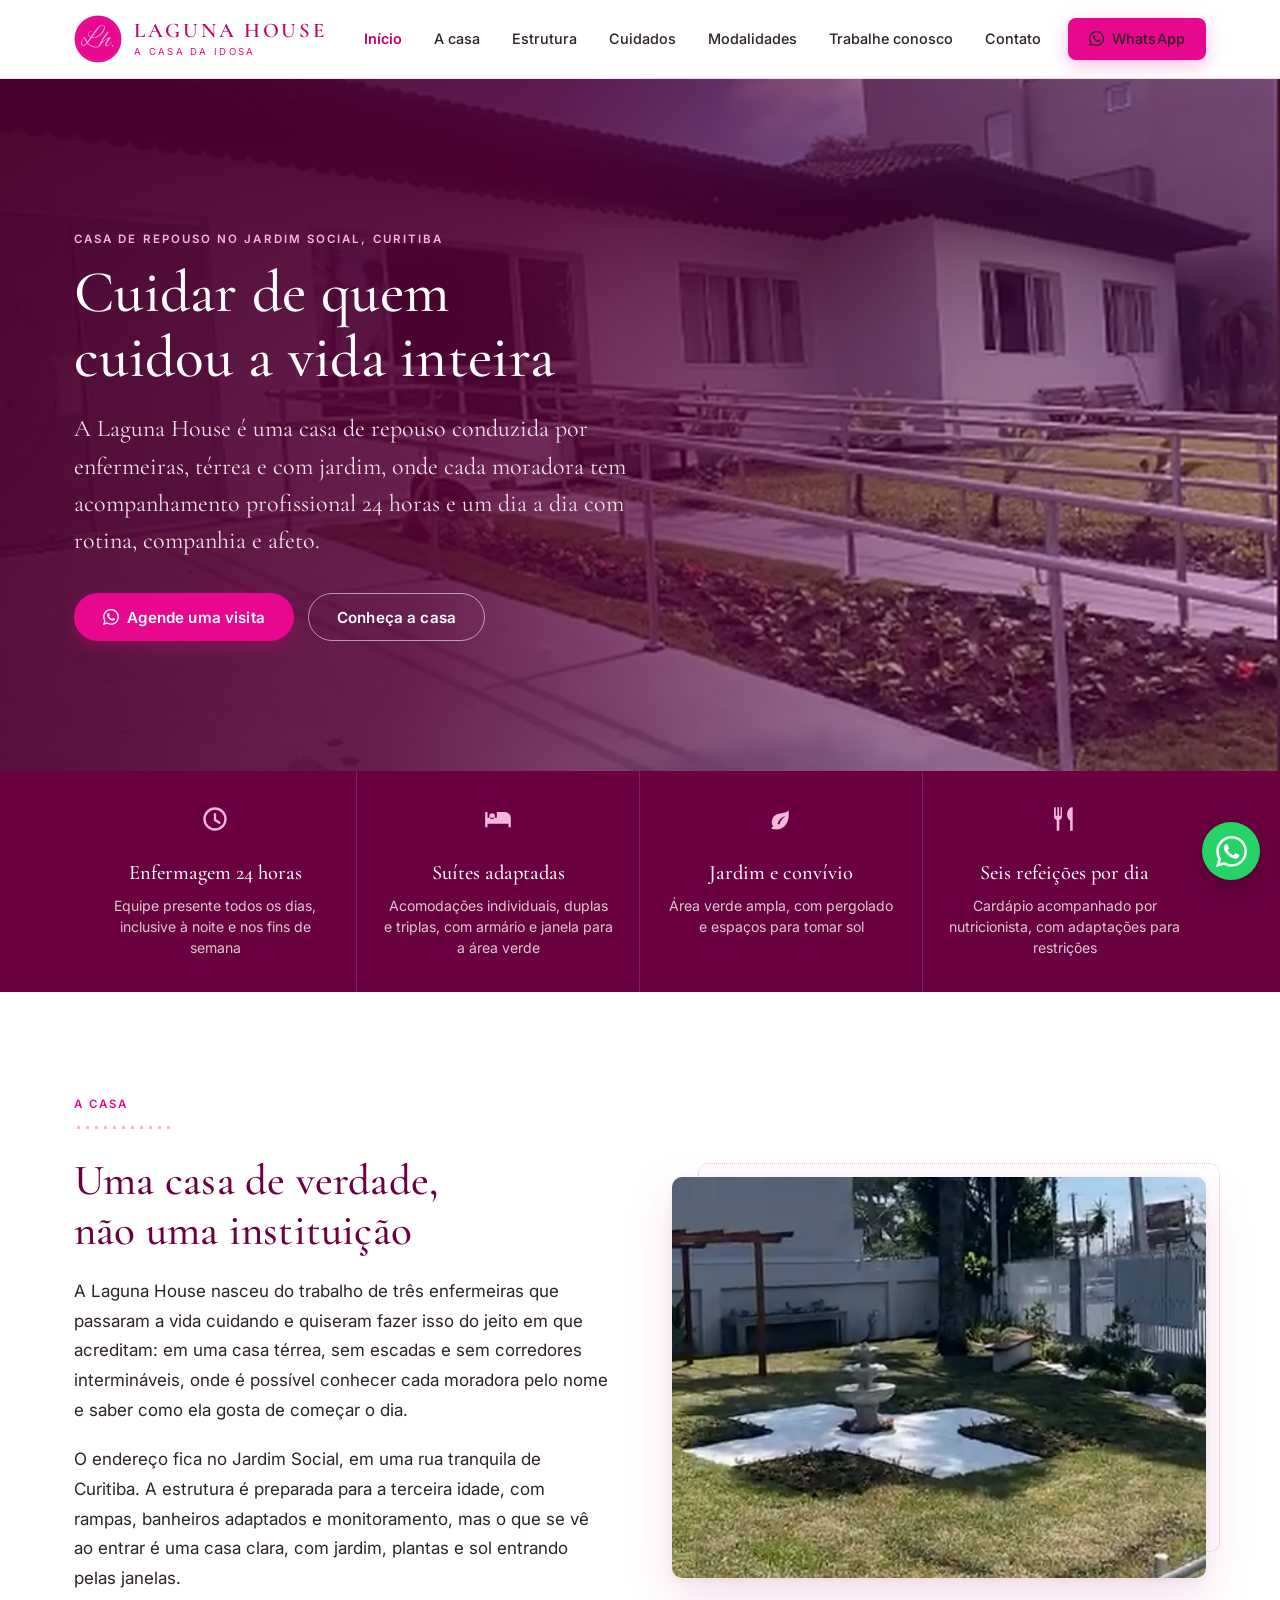
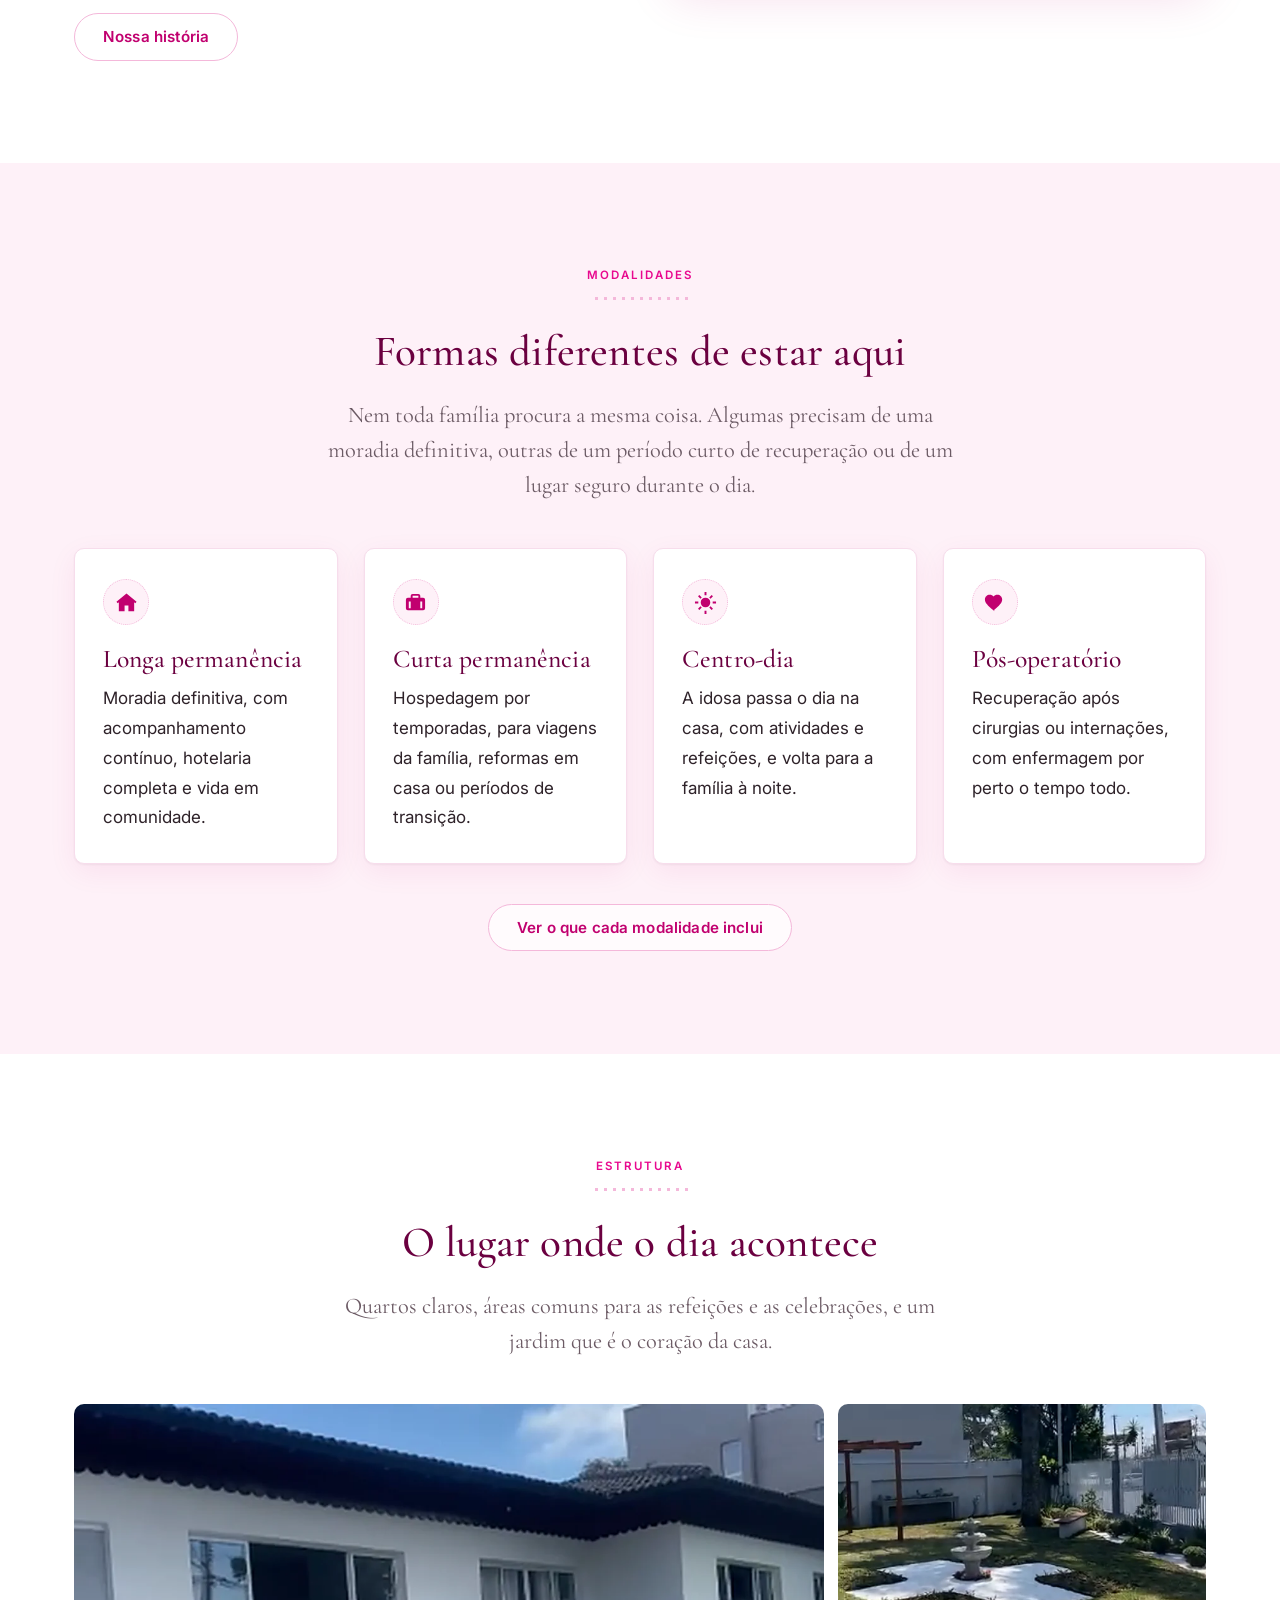
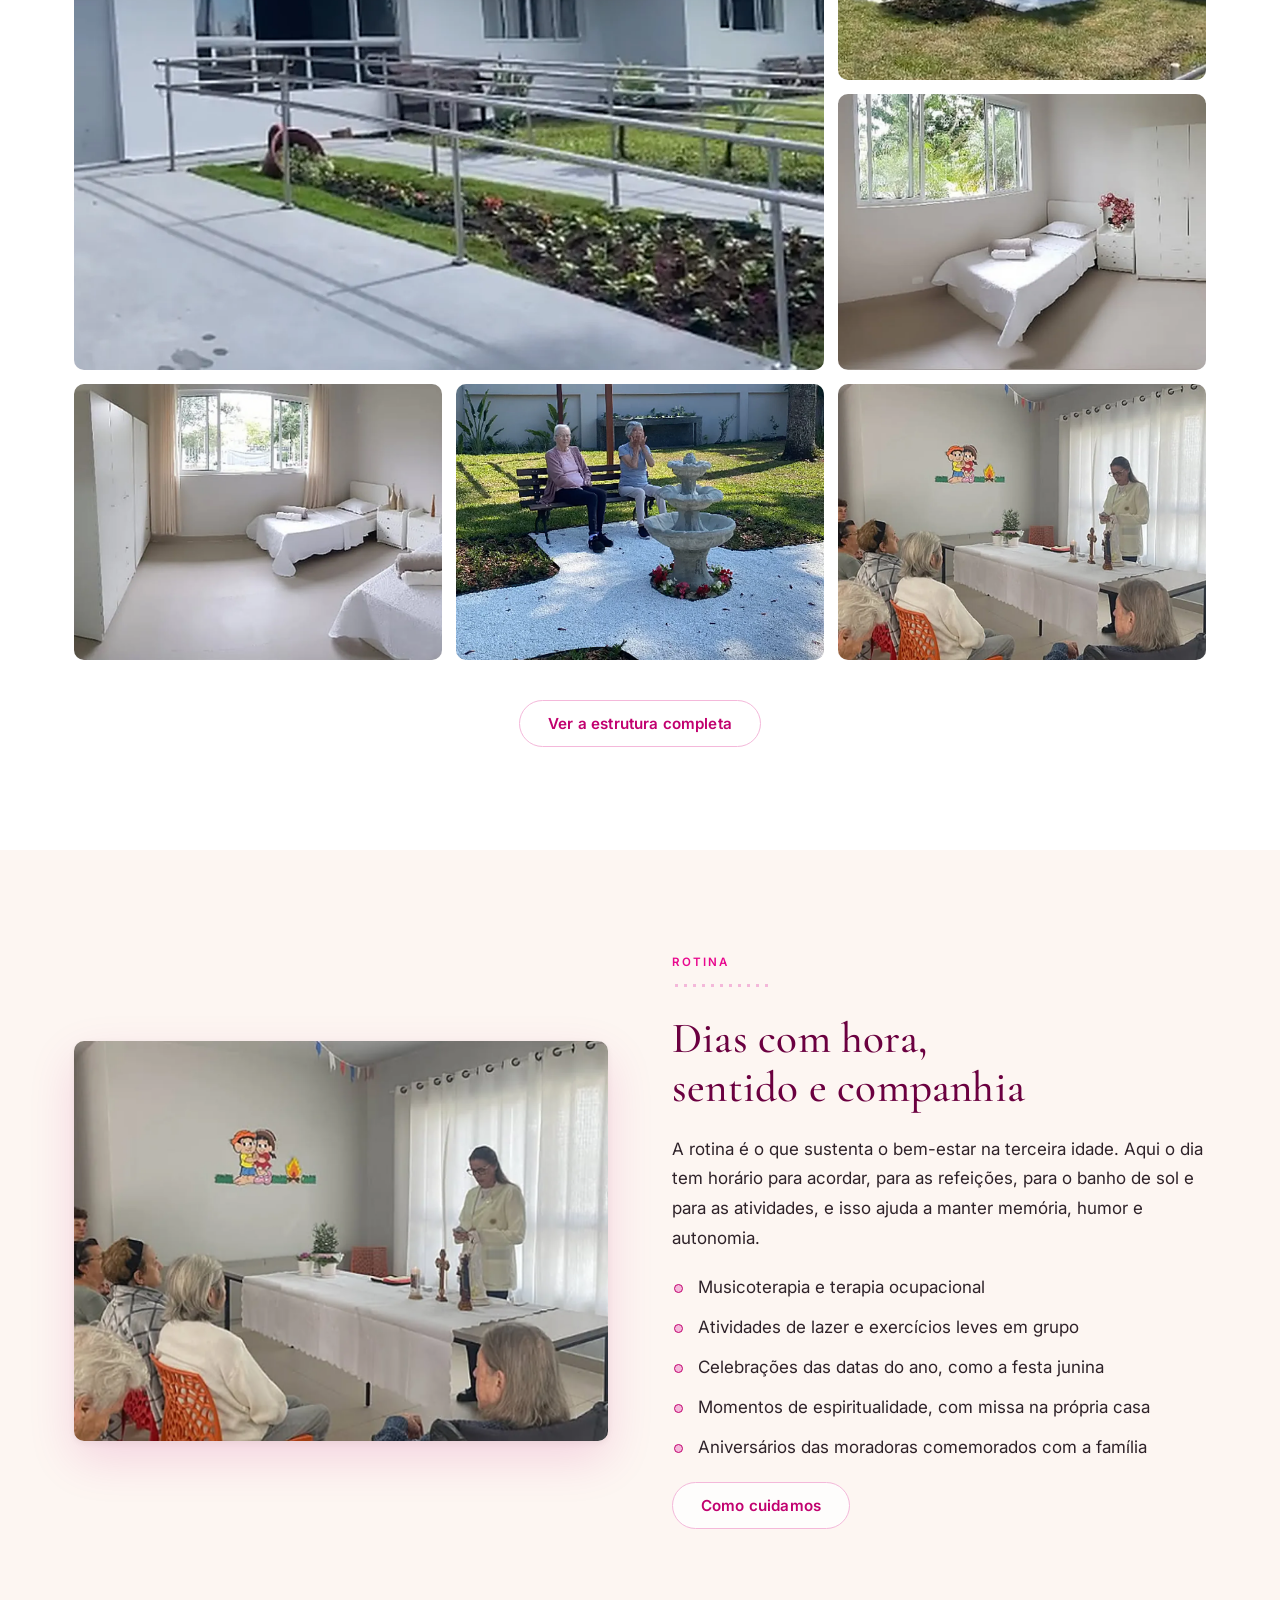
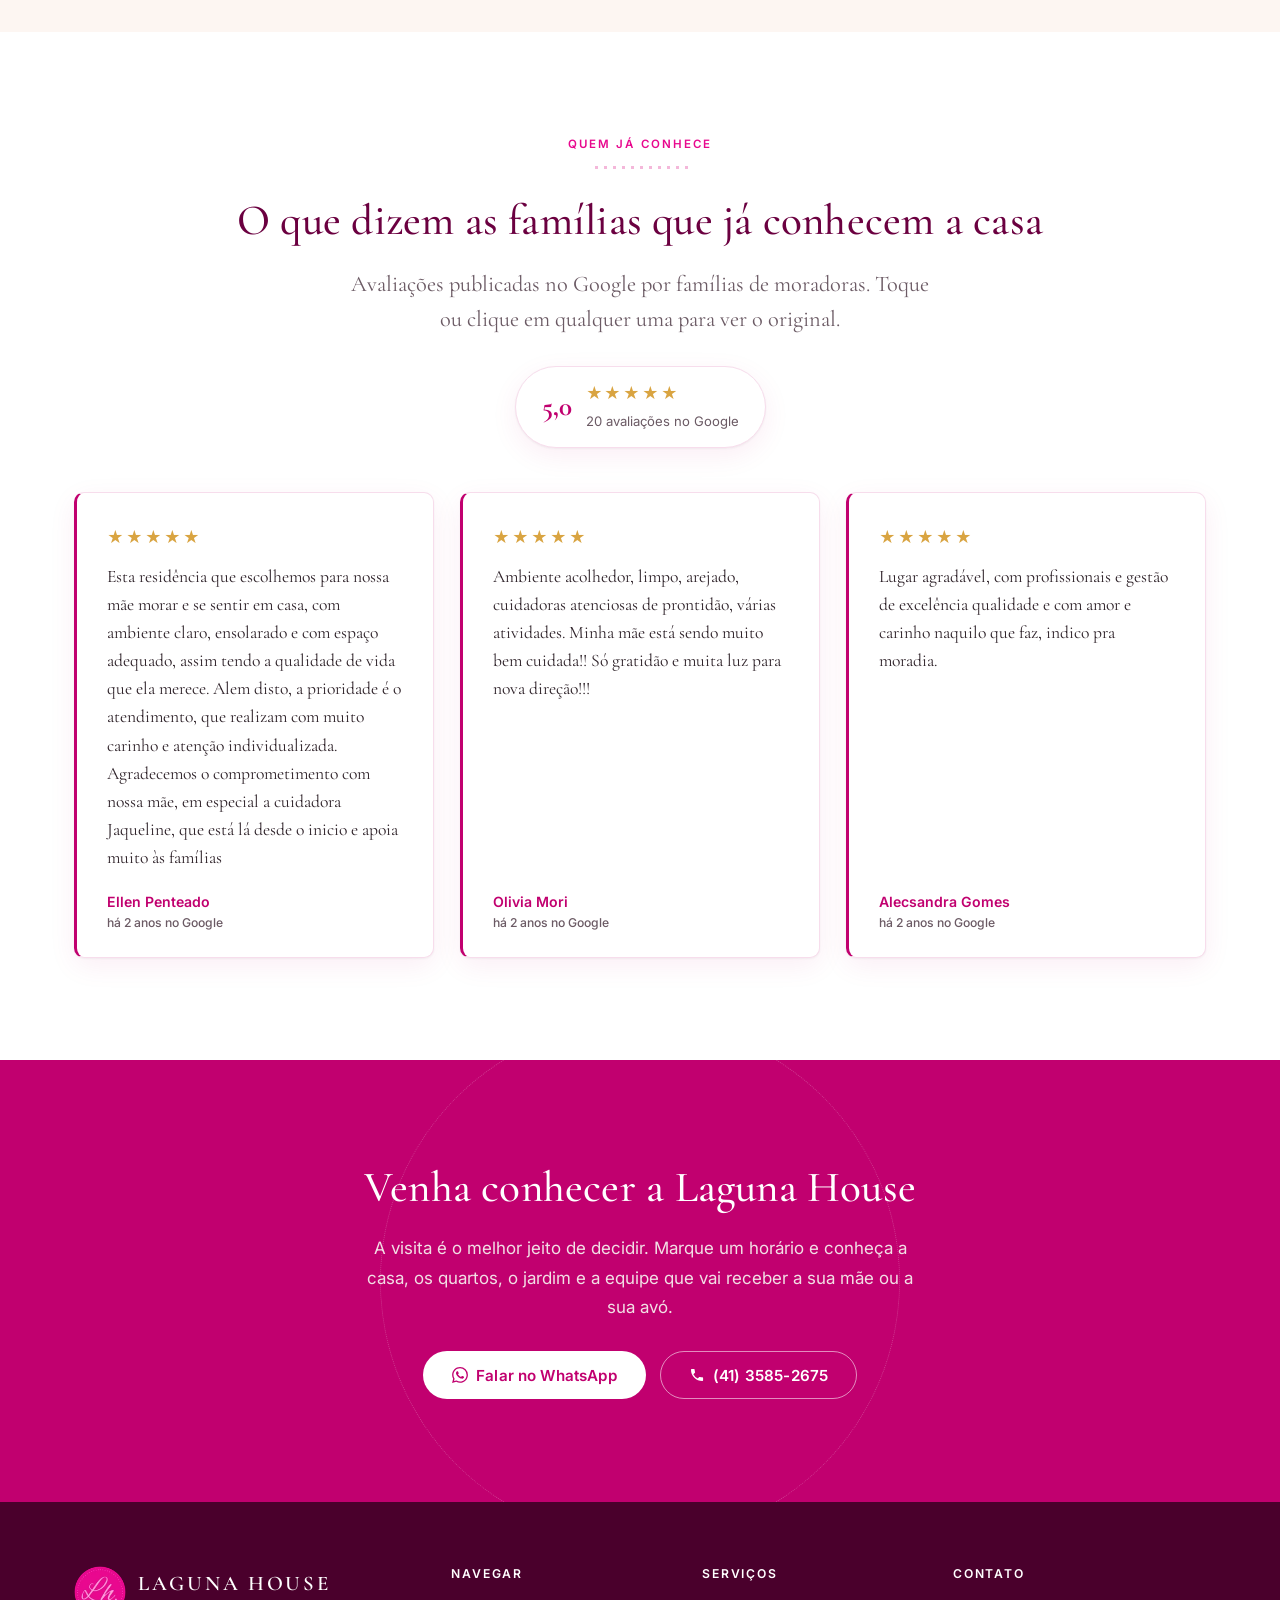
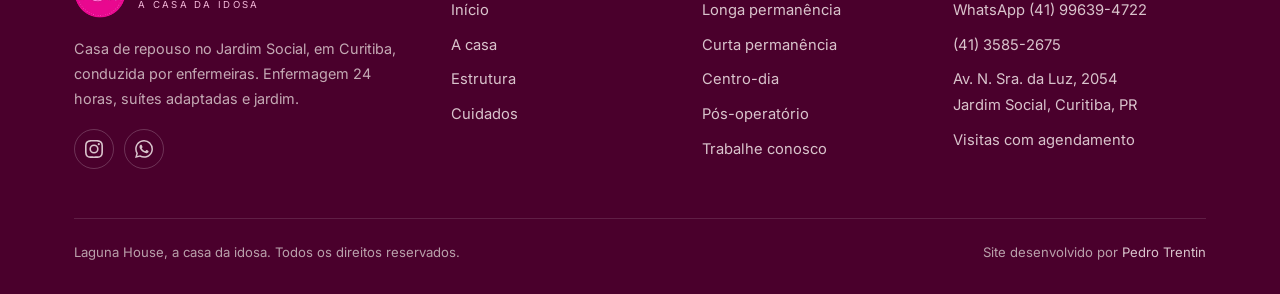
==== commit eda45a05: "site em pink, paleta da marca" ====
--- a/index.html
+++ b/index.html
@@ -14,14 +14,14 @@
 <meta property="og:title" content="Laguna House, casa de repouso no Jardim Social, Curitiba">
 <meta property="og:description" content="Casa de repouso em Curitiba conduzida por enfermeiras. Enfermagem 24 horas, suítes adaptadas, jardim e seis refeições por dia. Agende uma visita.">
 <meta property="og:url" content="https://lagunahouse.vercel.app/">
-<meta property="og:image" content="https://lagunahouse.vercel.app/img/og.jpg">
+<meta property="og:image" content="https://lagunahouse.vercel.app/img/og' + SUF + '.jpg">
 <meta property="og:image:width" content="1200">
 <meta property="og:image:height" content="630">
 <meta name="twitter:card" content="summary_large_image">
 <meta name="geo.region" content="BR-PR">
 <meta name="geo.placename" content="Curitiba">
 <meta name="theme-color" content="#82002D">
-<link rel="icon" href="/favicon.ico" sizes="any"><link rel="apple-touch-icon" href="/img/apple-touch-icon.png"><script type="application/ld+json">
+<link rel="icon" href="/favicon.ico" sizes="any"><link rel="apple-touch-icon" href="/img/apple-touch-icon-rosa.png"><script type="application/ld+json">
 {"@context":"https://schema.org","@type":"AssistedLivingResidence","name":"Laguna House",
 "alternateName":"A Casa da Idosa","url":"https://lagunahouse.vercel.app","image":"https://lagunahouse.vercel.app/img/og.jpg","telephone":"+55 41 3585-2675",
 "priceRange":"$$","address":{"@type":"PostalAddress","streetAddress":"Av. Nossa Senhora da Luz, 2054",
@@ -38,7 +38,7 @@
 <header class="topo">
   <div class="wrap topo-in">
     <a class="marca" href="index.html" aria-label="Laguna House, página inicial">
-      <img src="img/selo-96.webp" alt="" width="48" height="48">
+      <img src="img/selo-rosa-96.webp" alt="" width="48" height="48">
       <span class="marca-txt"><span class="marca-nome">Laguna House</span><span class="marca-sub">A casa da idosa</span></span>
     </a>
     <button class="menu-btn" aria-label="Abrir menu" aria-expanded="false" aria-controls="menu">
@@ -74,7 +74,7 @@
   <div class="wrap">
     <div class="grade g4">
       <div class="item"><svg class="ico" viewBox="0 0 24 24" aria-hidden="true" focusable="false"><path d="M12 2a10 10 0 1 0 0 20 10 10 0 0 0 0-20zm0 18a8 8 0 1 1 0-16 8 8 0 0 1 0 16zm1-13h-2v6.4l5 3 1-1.7-4-2.4V7z"/></svg><strong>Enfermagem 24 horas</strong><span>Equipe presente todos os dias, inclusive à noite e nos fins de semana</span></div>
-      <div class="item"><svg class="ico" viewBox="0 0 24 24" aria-hidden="true" focusable="false"><path d="M3 6H1v13h2v-3h18v3h2v-8a5 5 0 0 0-5-5h-7v5H3V6zm4 1a2.5 2.5 0 1 1 0 5 2.5 2.5 0 0 1 0-5z"/></svg><strong>Suítes com banheiro adaptado</strong><span>Acomodações individuais, duplas e triplas, com armário e janela para a área verde</span></div>
+      <div class="item"><svg class="ico" viewBox="0 0 24 24" aria-hidden="true" focusable="false"><path d="M3 6H1v13h2v-3h18v3h2v-8a5 5 0 0 0-5-5h-7v5H3V6zm4 1a2.5 2.5 0 1 1 0 5 2.5 2.5 0 0 1 0-5z"/></svg><strong>Suítes adaptadas</strong><span>Acomodações individuais, duplas e triplas, com armário e janela para a área verde</span></div>
       <div class="item"><svg class="ico" viewBox="0 0 24 24" aria-hidden="true" focusable="false"><path d="M4.5 20.5c7.9 2 14.2-3.2 14.2-12.4 0-1.2-.1-2.4-.4-3.5-1.1 1.7-2.9 2.2-5.6 2.5C9 7.6 5.4 8.6 4.3 13c-.5 2 0 3.9 1 5.2l-1.6 1.5.8.8zM9 16c1.3-3.6 3.9-5.8 7-6.8-2.2 1.9-4.4 4.2-5.6 7.6L9 16z"/></svg><strong>Jardim e convívio</strong><span>Área verde ampla, com pergolado e espaços para tomar sol</span></div>
       <div class="item"><svg class="ico" viewBox="0 0 24 24" aria-hidden="true" focusable="false"><path d="M8.2 2v7.2H6.9V2H5.4v7.2H4.1V2H2.6v8.1c0 1.4 1 2.5 2.3 2.8V22h2.2v-9.1c1.3-.3 2.3-1.4 2.3-2.8V2H8.2zm8.9 0c-2 1-3.3 3.4-3.3 6.2 0 2.4 1 4.3 2.6 5.1V22h2.2V2h-1.5z"/></svg><strong>Seis refeições por dia</strong><span>Cardápio acompanhado por nutricionista, com adaptações para restrições</span></div>
     </div>
@@ -206,7 +206,7 @@
     <div class="rodape-grade">
       <div>
         <a class="marca" href="index.html">
-          <img src="img/selo-96.webp" alt="" width="52" height="52">
+          <img src="img/selo-rosa-96.webp" alt="" width="52" height="52">
           <span class="marca-txt"><span class="marca-nome">Laguna House</span><span class="marca-sub">A casa da idosa</span></span>
         </a>
         <p class="rodape-sobre">Casa de repouso no Jardim Social, em Curitiba, conduzida por enfermeiras. Enfermagem 24 horas, suítes adaptadas e jardim.</p>
--- a/assets/site.css
+++ b/assets/site.css
@@ -390,3 +390,36 @@
   .btn:hover,.cartao:hover,.cartao-foto:hover{transform:none}
 }
 @media print{.topo,.zap,#revBotao,.rev{display:none!important}}
+
+/* Paleta rosa, pedida pela direção da casa em 28/08/2026.
+   O rosa vivo #E8088E é o do cartão de visita deles.
+   Para texto, link e botão entra o #C1006F, que é o mesmo rosa
+   um passo mais fechado, porque o vivo não tem contraste
+   suficiente para leitura corrida. */
+
+:root{
+  --bordo:#C1006F;        /* texto, links, botões */
+  --bordo-esc:#6B0040;    /* seções escuras e títulos */
+  --bordo-claro:#E8088E;  /* rosa da marca, detalhes */
+  --lilas:#B0629B;        /* etiquetas e apoio */
+  --lilas-claro:#F4B8DA;  /* pontilhados e marcadores */
+  --lilas-fundo:#FEF1F8;  /* faixa clara */
+  --creme:#FDF6F2;
+  --tinta:#2E2229;
+  --tinta-suave:#6B5A64;
+  --linha:#F7DDEC;
+  --sombra:0 1px 2px rgba(46,34,41,.05), 0 8px 28px rgba(193,0,111,.07);
+  --sombra-alta:0 2px 6px rgba(46,34,41,.06), 0 18px 48px rgba(193,0,111,.14);
+}
+
+.btn-primario{background:var(--bordo-claro);box-shadow:0 6px 18px rgba(232,8,142,.26)}
+.btn-primario:hover{background:var(--bordo)}
+.hero::after{
+  background:linear-gradient(105deg,rgba(74,0,44,.94) 0%,rgba(88,0,52,.84) 38%,rgba(107,0,64,.44) 72%,rgba(232,8,142,.22) 100%)
+}
+.faixa{background:var(--bordo-esc)}
+.cta-final{background:var(--bordo)}
+.rodape{background:#4A002C}
+.marca-sub{color:var(--bordo-claro)}
+.etiqueta{color:var(--bordo-claro)}
+.nota-google strong{color:var(--bordo)}
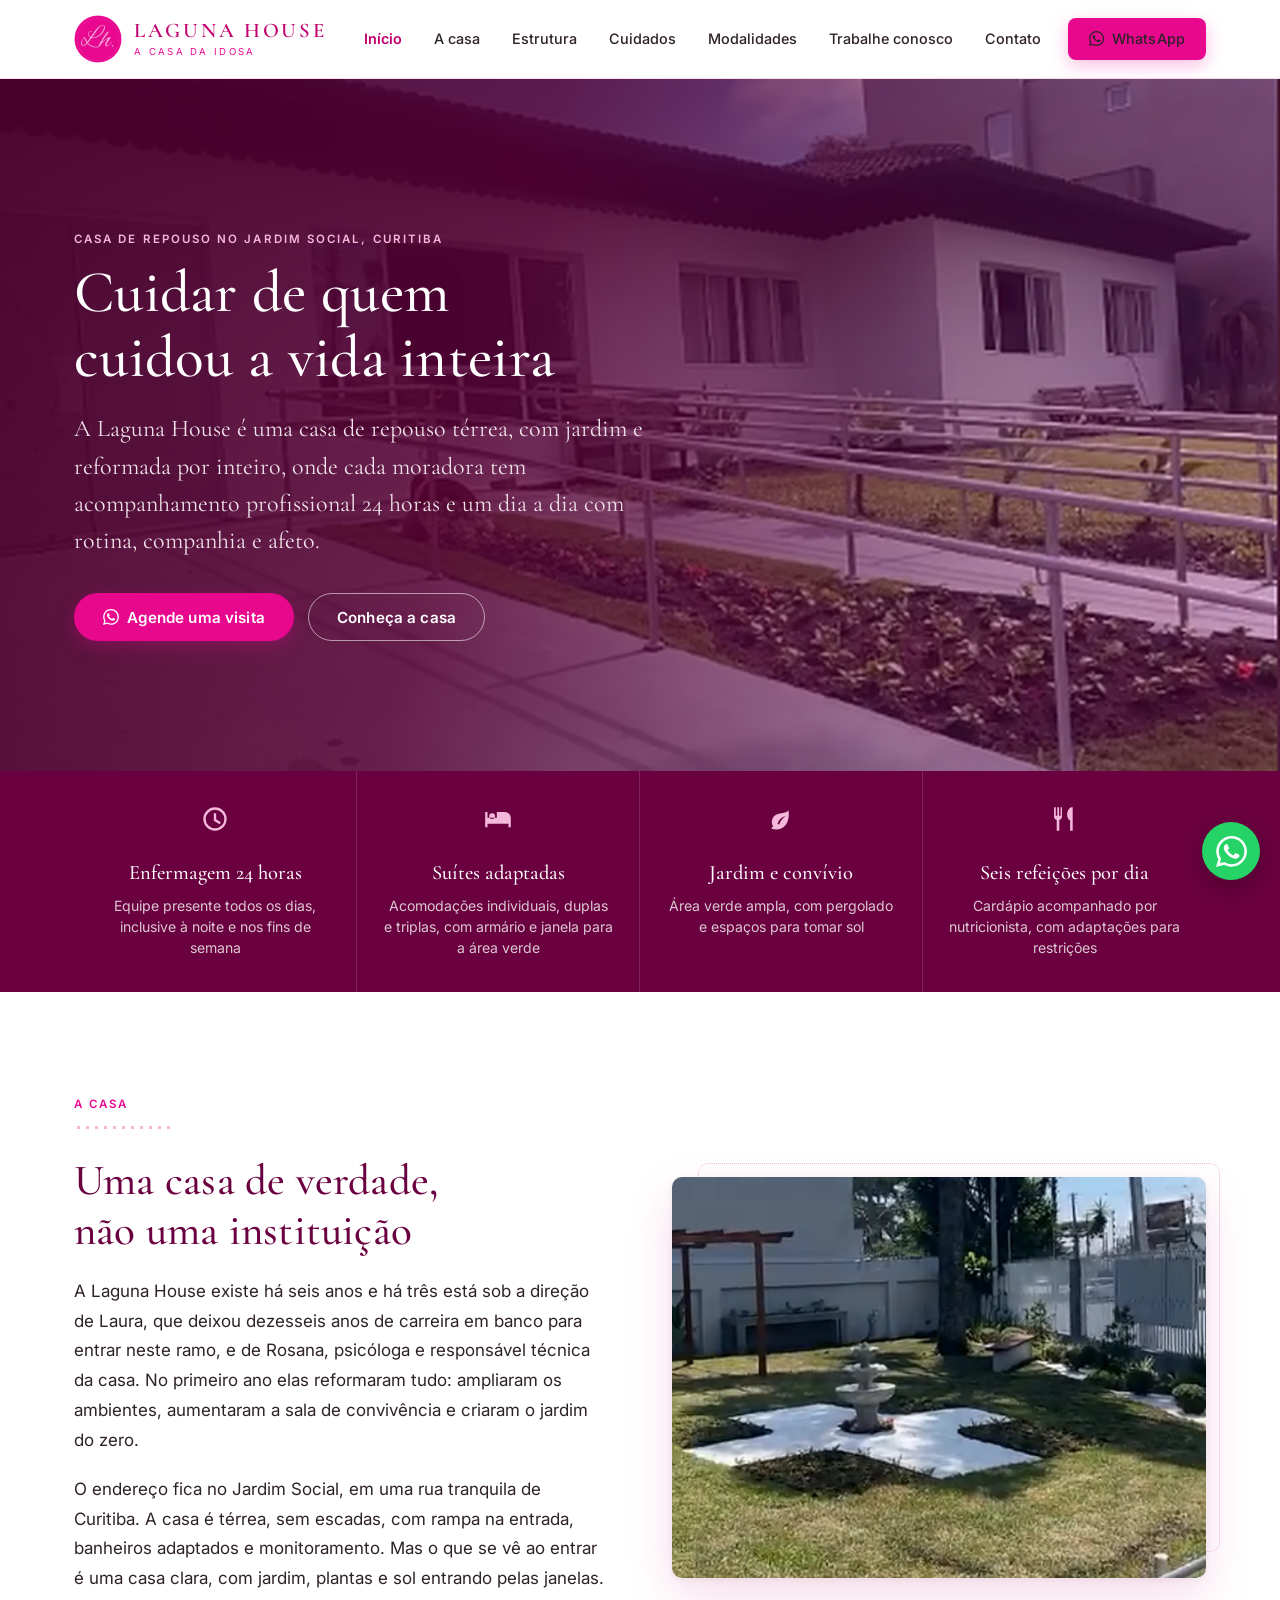
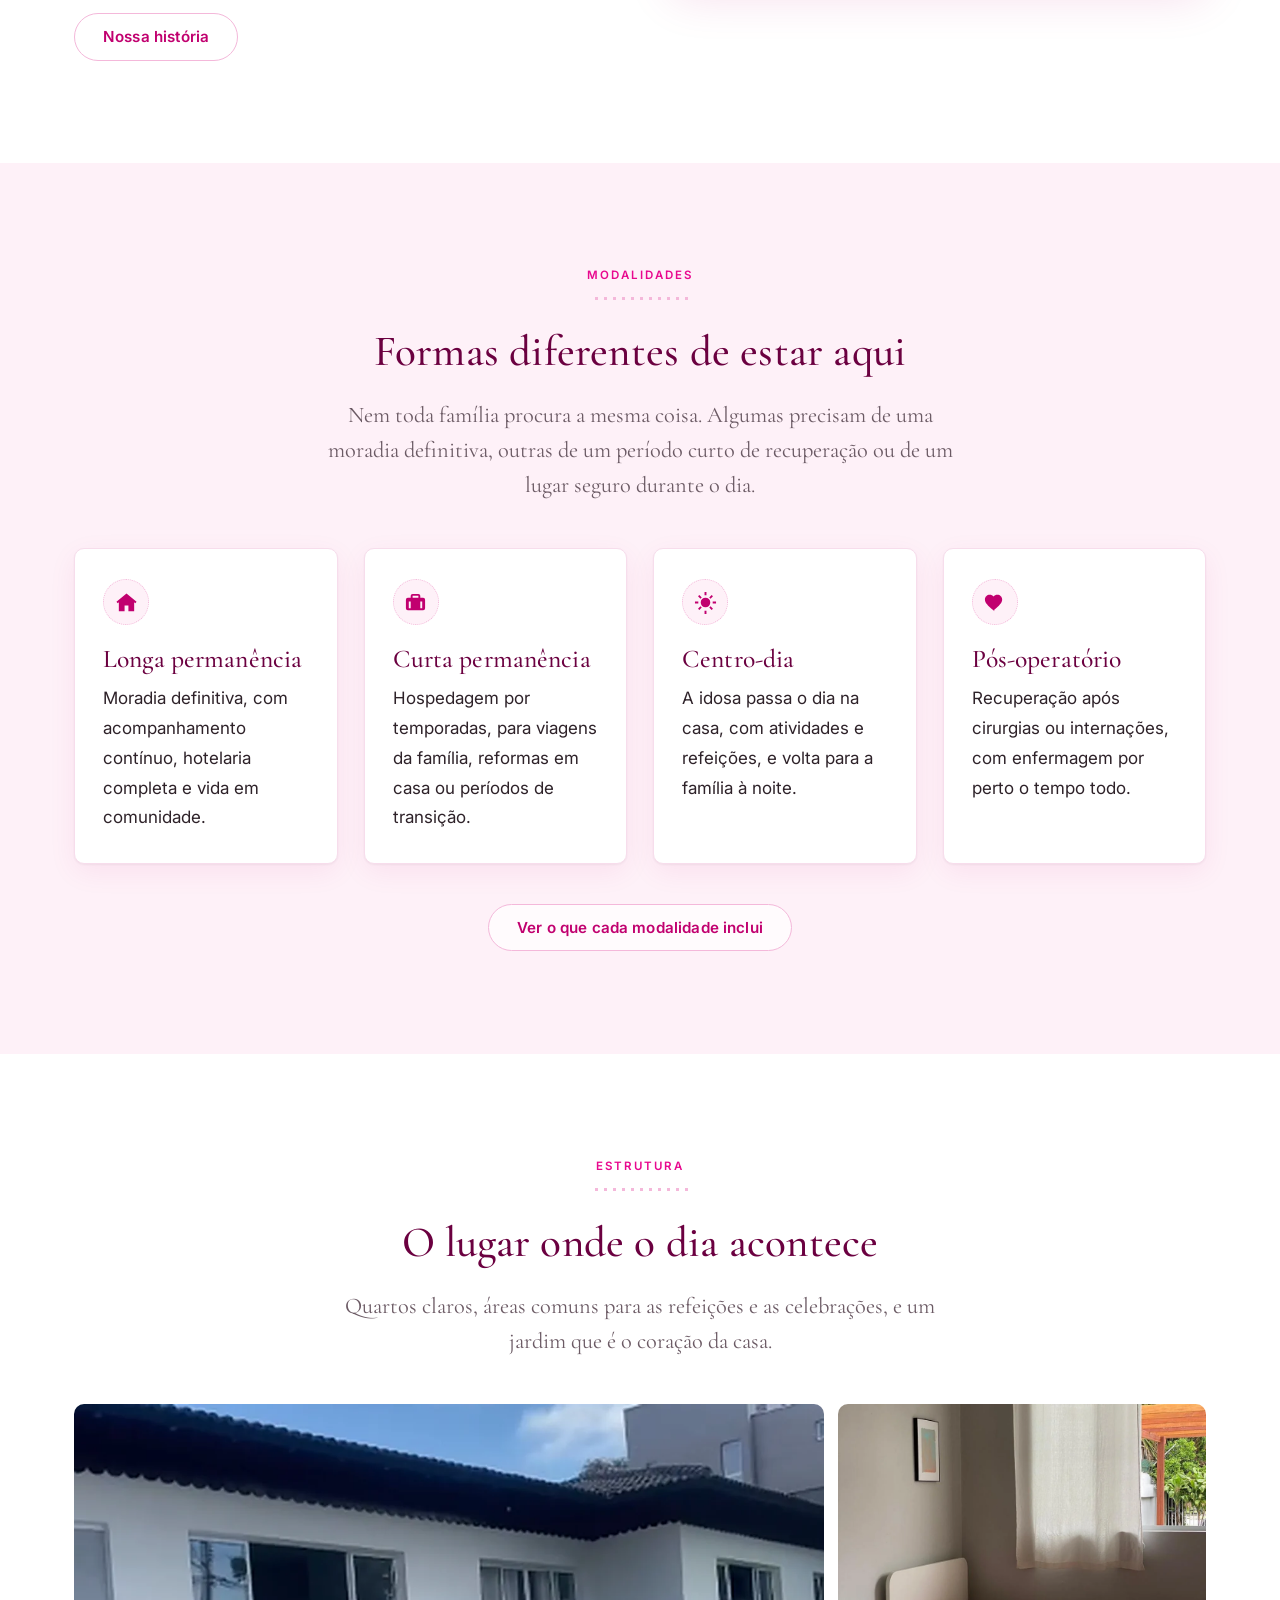
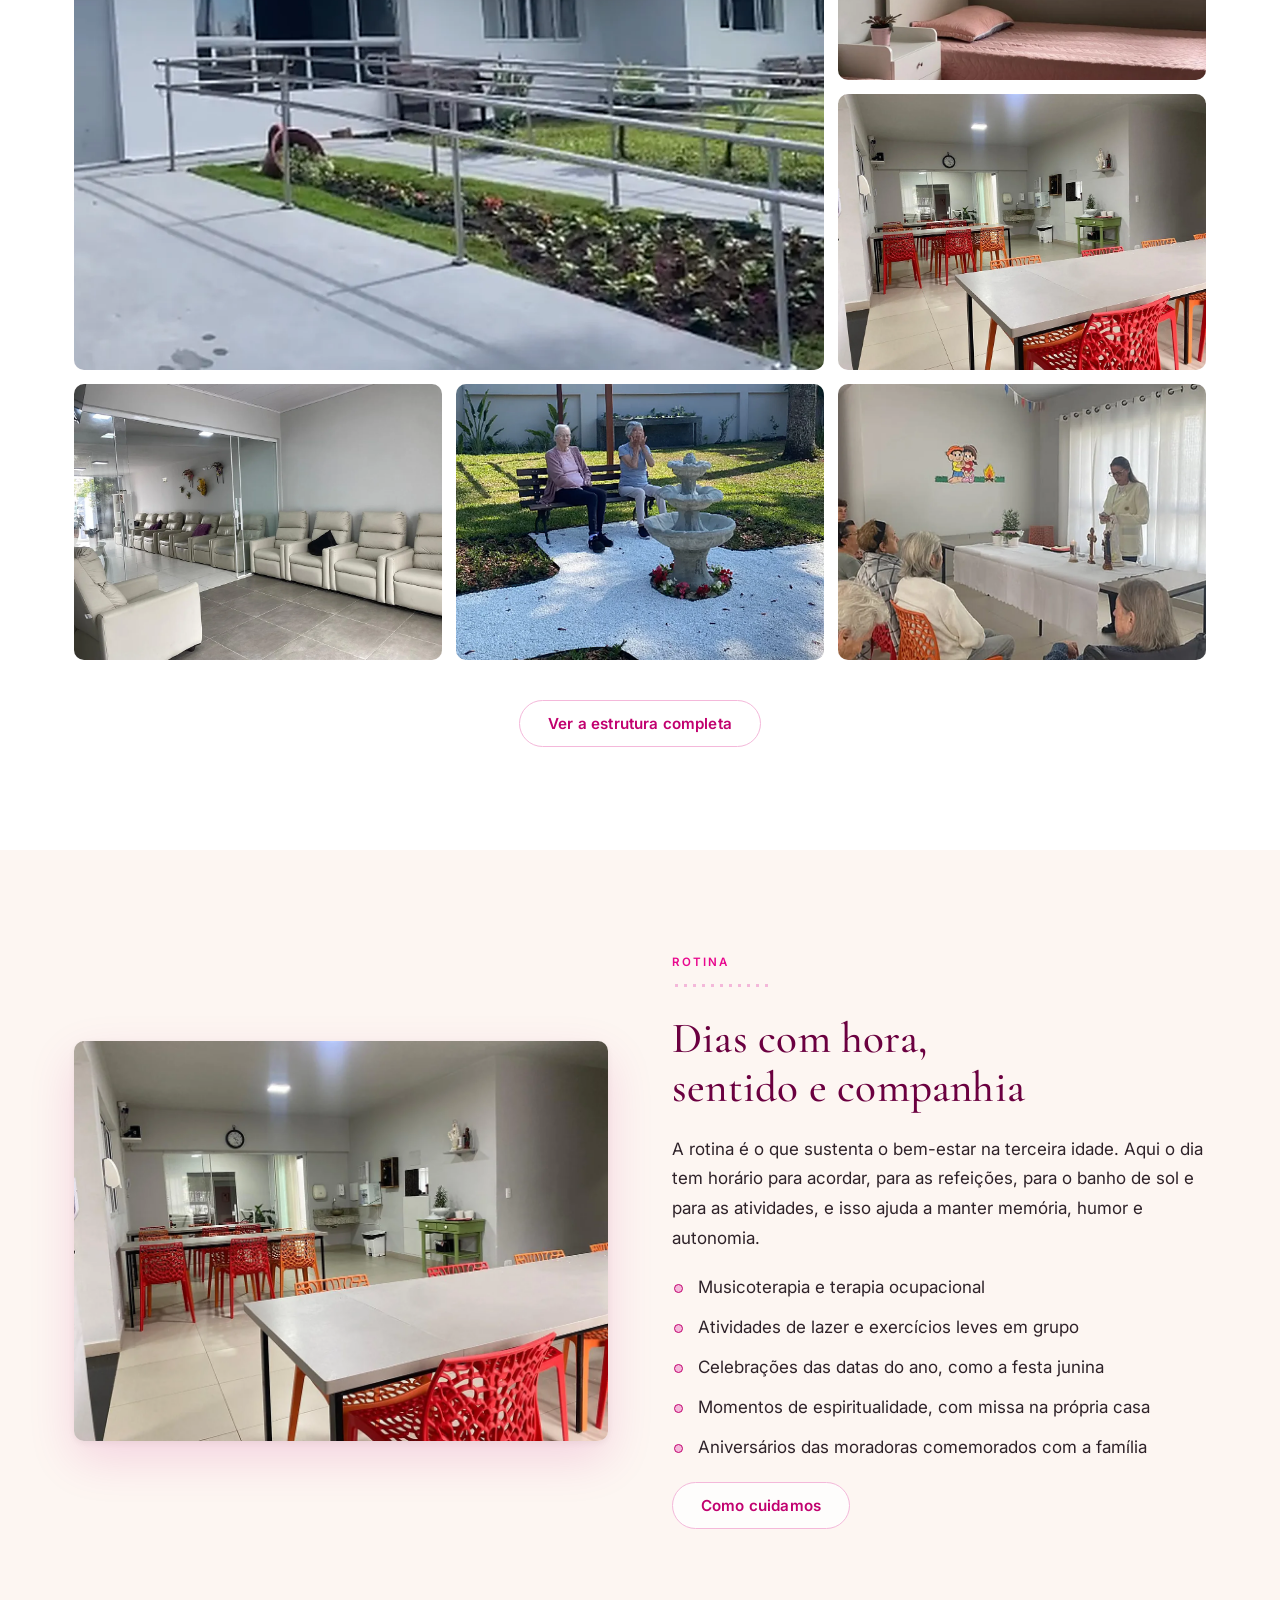
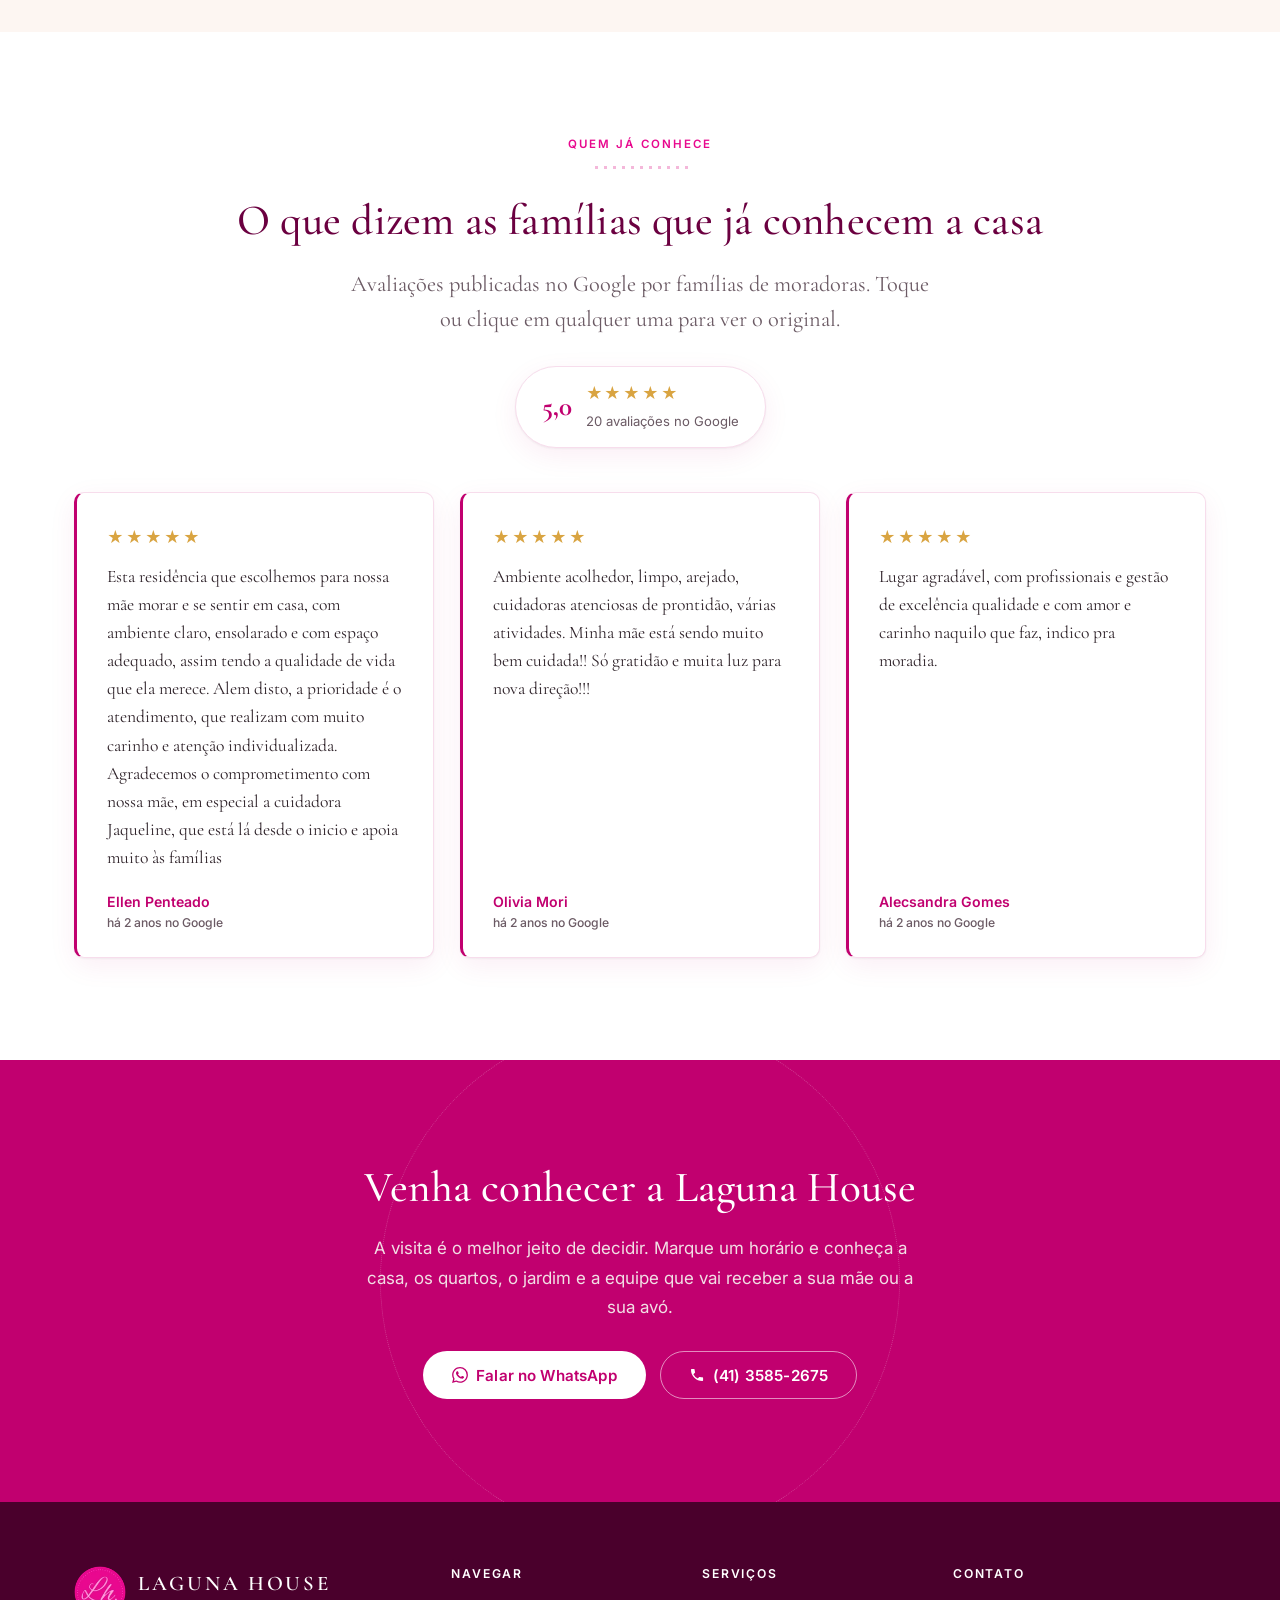
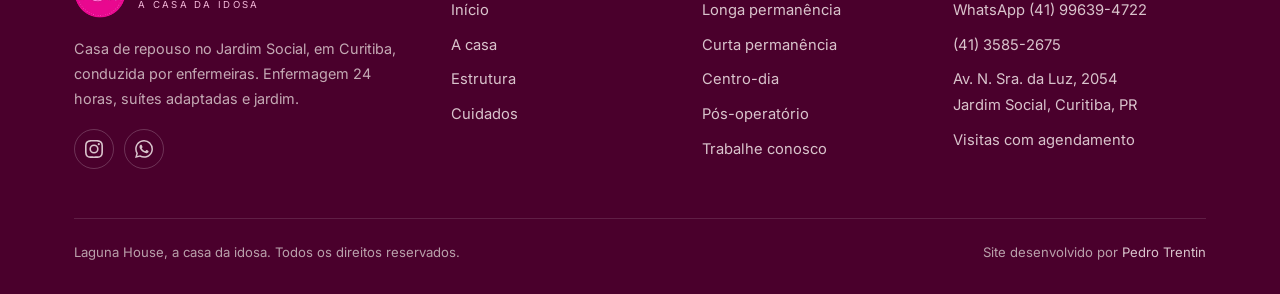
==== commit 36486589: "historia real da casa, fotos novas dos ambientes e horario de visita" ====
--- a/index.html
+++ b/index.html
@@ -61,7 +61,7 @@
     <div class="hero-in">
       <span class="etiqueta">Casa de repouso no Jardim Social, Curitiba</span>
       <h1>Cuidar de quem cuidou a vida inteira</h1>
-      <p>A Laguna House é uma casa de repouso conduzida por enfermeiras, térrea e com jardim, onde cada moradora tem acompanhamento profissional 24 horas e um dia a dia com rotina, companhia e afeto.</p>
+      <p>A Laguna House é uma casa de repouso térrea, com jardim e reformada por inteiro, onde cada moradora tem acompanhamento profissional 24 horas e um dia a dia com rotina, companhia e afeto.</p>
       <div class="btns">
         <a class="btn btn-primario" href="https://wa.me/5541996394722?text=Ol%C3%A1%21%20Vim%20pelo%20site%20e%20gostaria%20de%20informa%C3%A7%C3%B5es%20sobre%20a%20Laguna%20House." target="_blank" rel="noopener"><svg class="ico" viewBox="0 0 24 24" aria-hidden="true" focusable="false"><path d="M17.5 14.4c-.3-.15-1.76-.87-2.03-.97-.27-.1-.47-.15-.67.15-.2.3-.77.97-.94 1.16-.17.2-.35.22-.64.08-.3-.15-1.26-.47-2.4-1.48-.88-.79-1.48-1.76-1.65-2.06-.17-.3-.02-.46.13-.6.13-.14.3-.35.44-.53.15-.17.2-.3.3-.5.1-.19.05-.37-.02-.52-.08-.15-.67-1.61-.92-2.2-.24-.58-.49-.5-.67-.51h-.57c-.2 0-.52.07-.79.37-.27.3-1.04 1.02-1.04 2.48s1.07 2.87 1.21 3.07c.15.2 2.1 3.2 5.08 4.49.71.3 1.26.49 1.7.62.71.23 1.36.2 1.87.12.57-.09 1.75-.72 2-1.41.25-.7.25-1.29.18-1.42-.08-.12-.28-.2-.57-.34m-5.42 7.4a9.87 9.87 0 0 1-5.03-1.38l-.36-.21-3.74.98 1-3.65-.24-.37A9.86 9.86 0 0 1 2.2 11.9C2.2 6.45 6.63 2.02 12.08 2.02a9.82 9.82 0 0 1 6.99 2.9 9.83 9.83 0 0 1 2.89 6.99c0 5.45-4.44 9.88-9.88 9.88m8.41-18.3A11.82 11.82 0 0 0 12.08 0C5.52 0 .19 5.34.18 11.9c0 2.1.55 4.14 1.59 5.95L.08 24l6.3-1.65a11.88 11.88 0 0 0 5.69 1.45h.01c6.55 0 11.89-5.34 11.89-11.9a11.82 11.82 0 0 0-3.48-8.4z"/></svg> Agende uma visita</a>
         <a class="btn btn-vazado-claro" href="estrutura.html">Conheça a casa</a>
@@ -88,9 +88,9 @@
         <span class="etiqueta">A casa</span>
         <div class="fio"></div>
         <h2>Uma casa de verdade, não uma instituição</h2>
-        <p>A Laguna House nasceu do trabalho de três enfermeiras que passaram a vida cuidando e quiseram fazer isso do jeito em que acreditam: em uma casa térrea, sem escadas e sem corredores intermináveis, onde é possível conhecer cada moradora pelo nome e saber como ela gosta de começar o dia.</p>
-        <p>O endereço fica no Jardim Social, em uma rua tranquila de Curitiba. A estrutura é preparada para a terceira idade, com rampas, banheiros adaptados e monitoramento, mas o que se vê ao entrar é uma casa clara, com jardim, plantas e sol entrando pelas janelas.</p>
-        <div class="rev"><strong>Confirmar com o cliente:</strong> nomes das três enfermeiras, ano de fundação e a história real de como a casa começou. Confirmar também se a casa atende somente mulheres, porque todo o texto do site parte dessa premissa. O texto acima é provisório, construído a partir do que o Instagram e o Escolha Sênior mostram.</div>
+        <p>A Laguna House existe há seis anos e há três está sob a direção de Laura, que deixou dezesseis anos de carreira em banco para entrar neste ramo, e de Rosana, psicóloga e responsável técnica da casa. No primeiro ano elas reformaram tudo: ampliaram os ambientes, aumentaram a sala de convivência e criaram o jardim do zero.</p>
+        <p>O endereço fica no Jardim Social, em uma rua tranquila de Curitiba. A casa é térrea, sem escadas, com rampa na entrada, banheiros adaptados e monitoramento. Mas o que se vê ao entrar é uma casa clara, com jardim, plantas e sol entrando pelas janelas.</p>
+        <div class="rev"><strong>Confirmar:</strong> se os nomes de Laura e Rosana podem aparecer no site e se a menção aos dezesseis anos de banco pode ficar. Confirmar também se as três enfermeiras foram as fundadoras da casa, de antes da compra.</div>
         <div class="btns"><a class="btn btn-secundario" href="sobre.html">Nossa história</a></div>
       </div>
       <div class="moldura">
@@ -144,9 +144,9 @@
     </div>
     <div class="galeria">
       <figure class="g-destaque"><img src="img/fachada.webp" alt="Fachada da casa com rampa de acesso" loading="lazy"><figcaption>Fachada acessível, sem degraus na entrada</figcaption></figure>
-      <figure><img src="img/jardim.webp" alt="Jardim com chafariz e pergolado" loading="lazy"><figcaption>O jardim, com chafariz e pergolado</figcaption></figure>
-      <figure><img src="img/quarto-individual.webp" alt="Suíte individual com cama, criado-mudo e guarda-roupa" loading="lazy"><figcaption>Suíte individual</figcaption></figure>
-      <figure><img src="img/quarto-duplo.webp" alt="Suíte dupla com duas camas e guarda-roupa" loading="lazy"><figcaption>Suíte dupla</figcaption></figure>
+      <figure><img src="img/quarto-duplo-card.webp" alt="Suíte com duas camas e janela para a área verde" loading="lazy"><figcaption>Suíte com vista para o jardim</figcaption></figure>
+      <figure><img src="img/refeitorio-card.webp" alt="Refeitório com mesas amplas e cadeiras coloridas" loading="lazy"><figcaption>Refeitório</figcaption></figure>
+      <figure><img src="img/convivencia-card.webp" alt="Sala de convivência com poltronas reclináveis" loading="lazy"><figcaption>Sala de convivência</figcaption></figure>
       <figure><img src="img/convivio-jardim.webp" alt="Moradoras sentadas em banco no jardim, ao lado do chafariz" loading="lazy"><figcaption>Manhã de sol no jardim</figcaption></figure>
       <figure><img src="img/festa-junina.webp" alt="Festa junina na sala de convivência" loading="lazy"><figcaption>Festa junina na sala de convivência</figcaption></figure>
     </div>
@@ -173,7 +173,7 @@
         <div class="btns"><a class="btn btn-secundario" href="cuidados.html">Como cuidamos</a></div>
       </div>
       <div class="moldura">
-        <img src="img/festa-junina.webp" alt="Festa junina na sala de convivência, com bandeirinhas coloridas e moradoras reunidas" loading="lazy" width="1100" height="825">
+        <img src="img/refeitorio-card.webp" alt="Refeitório da casa, com mesas amplas e espaço de circulação" loading="lazy" width="1100" height="825">
       </div>
     </div>
   </div>
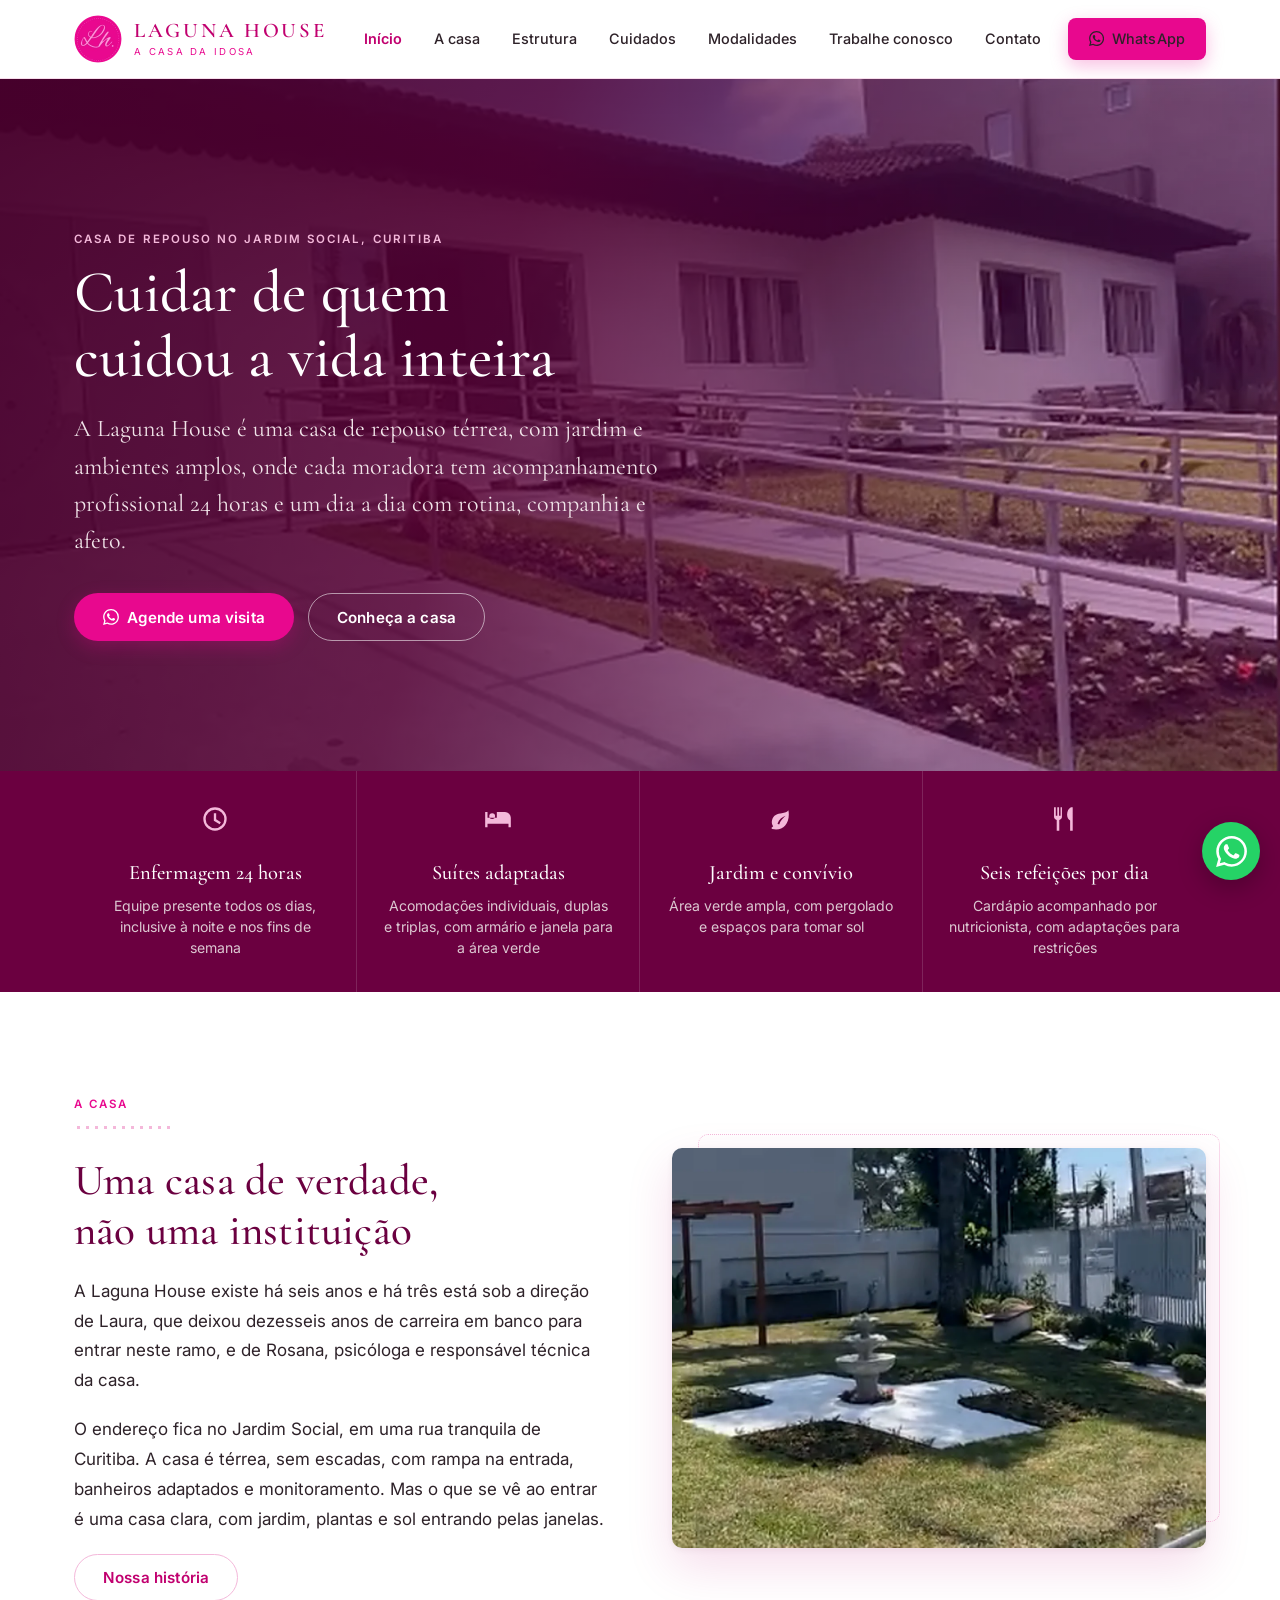
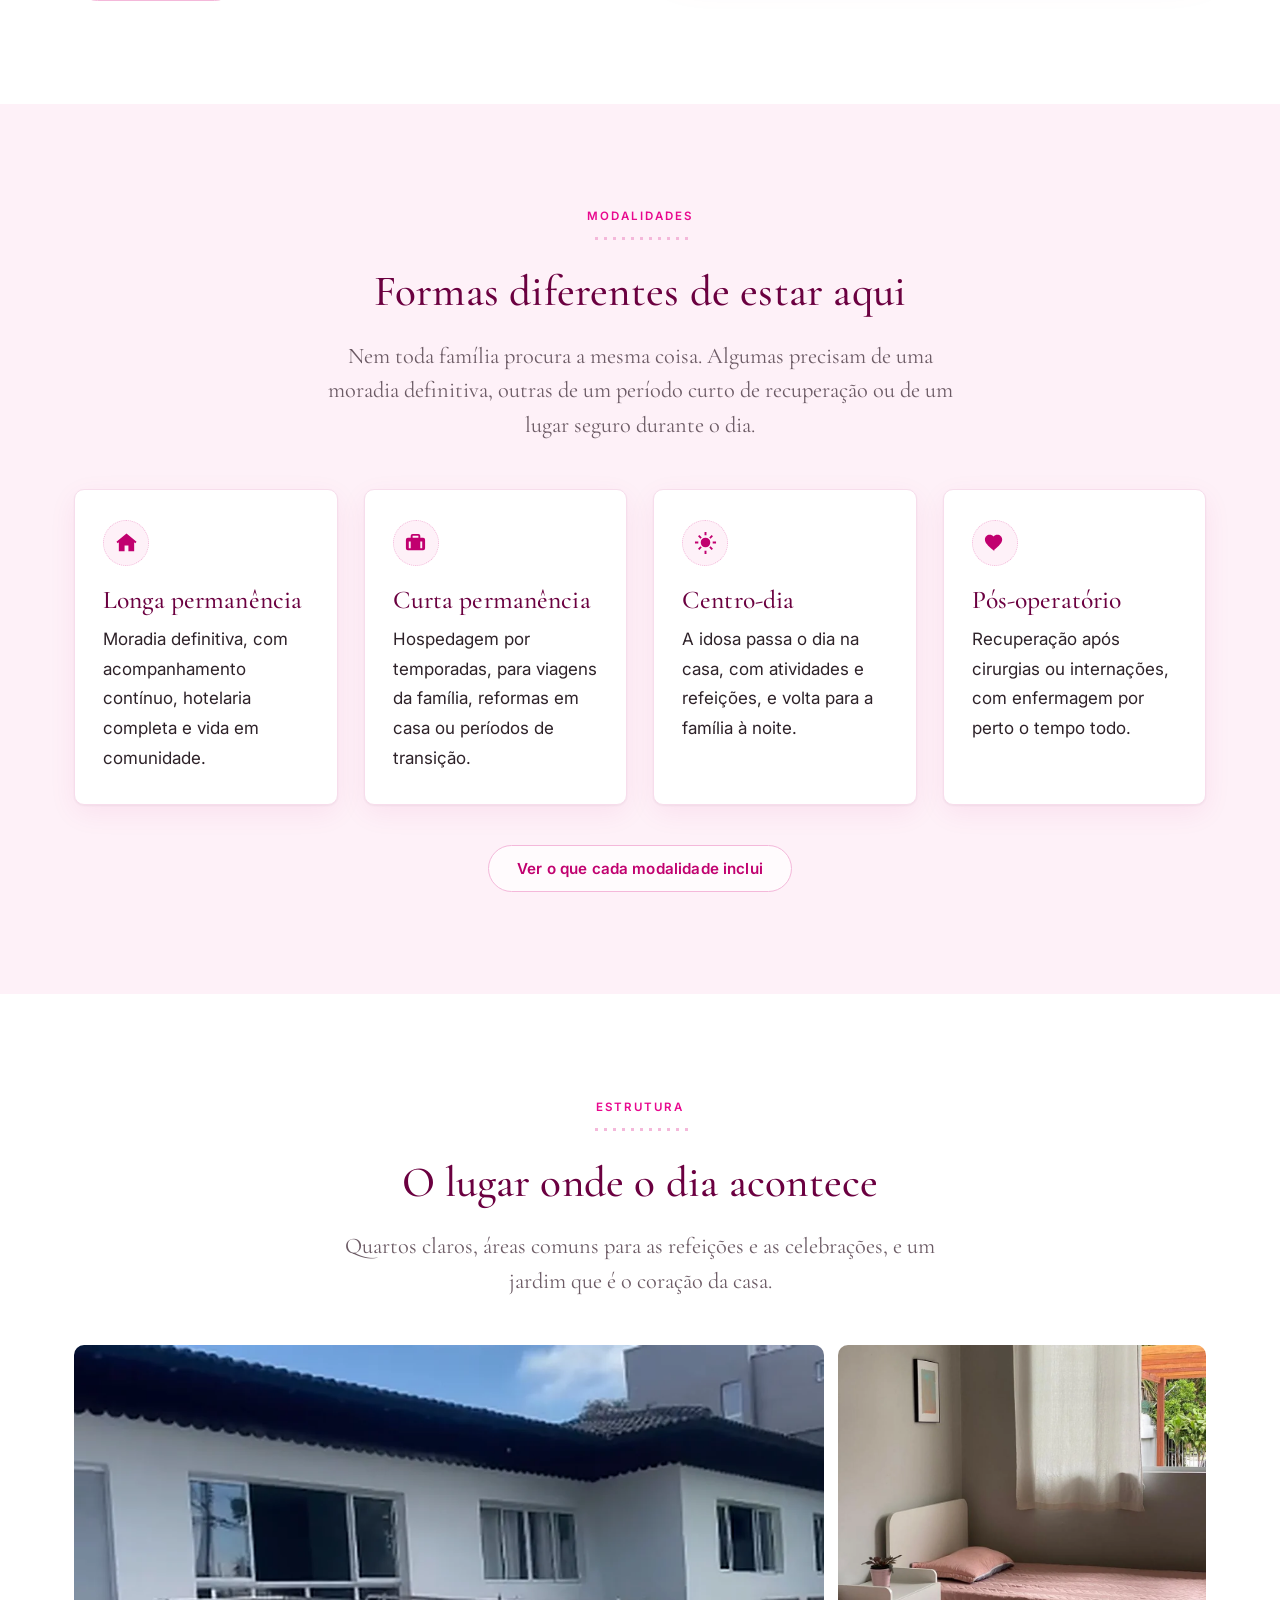
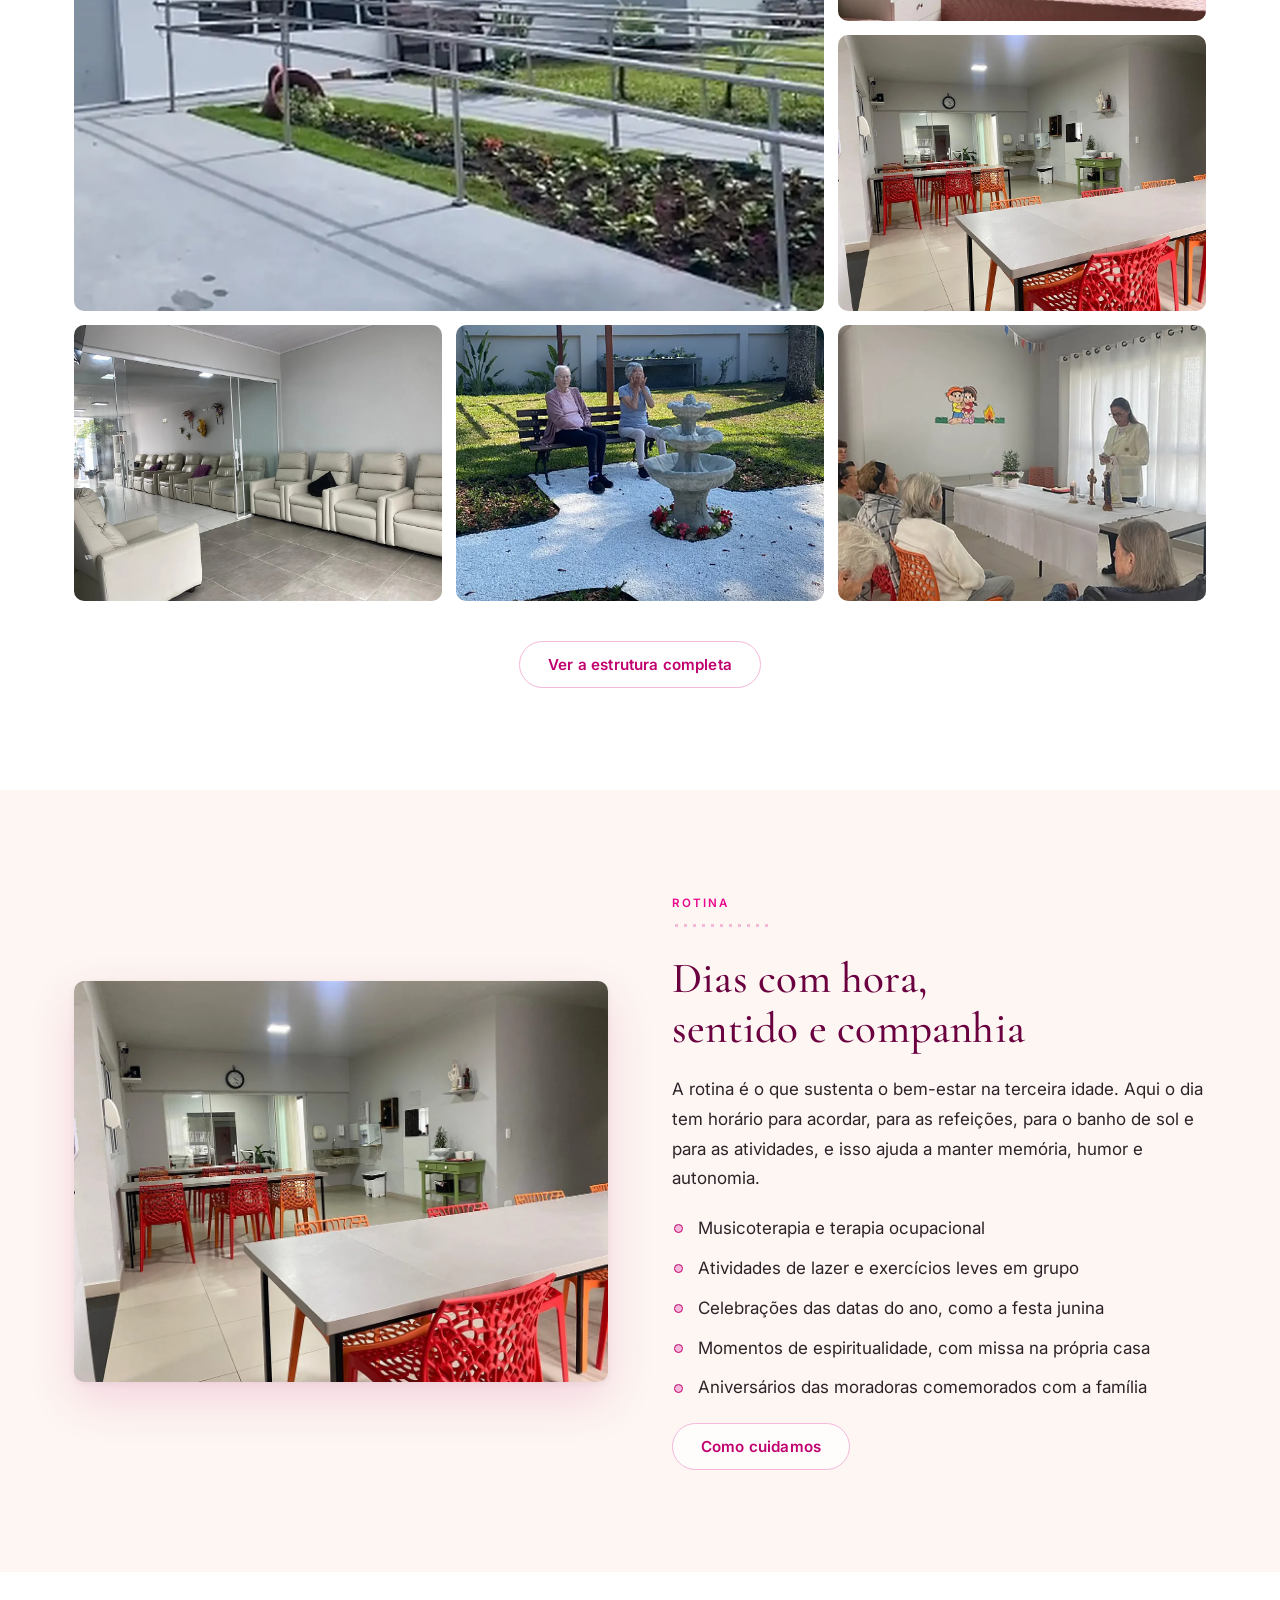
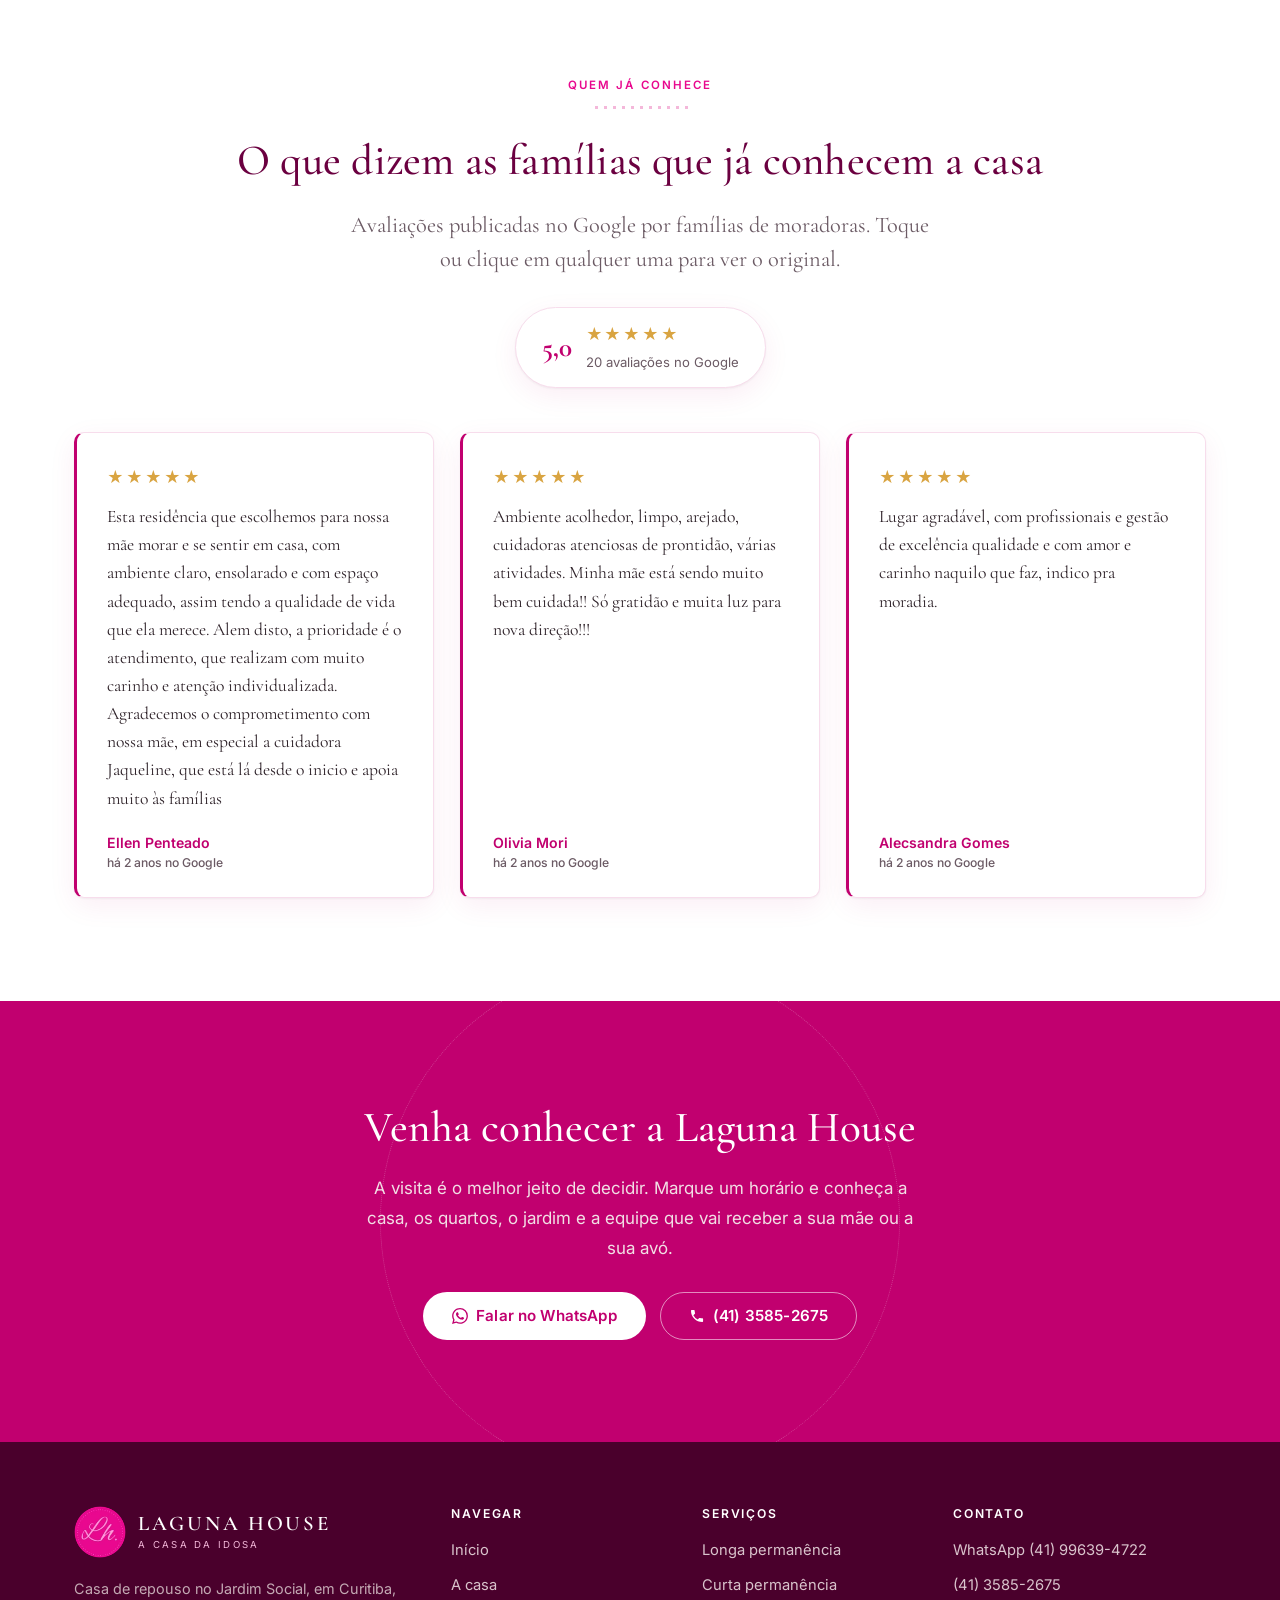
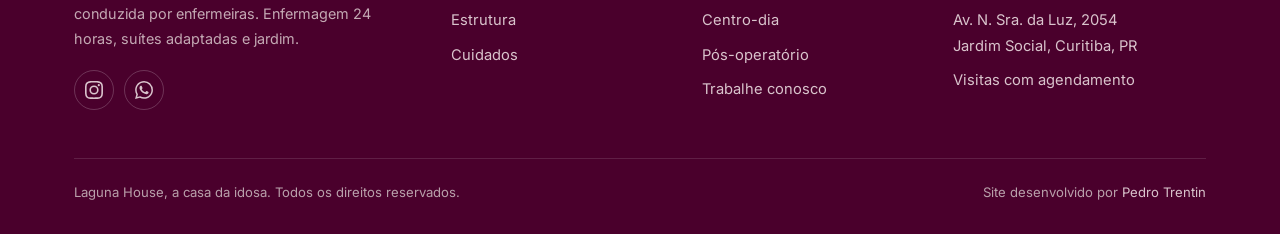
==== commit e3aa5ac2: "reforma sai da estrutura e fica so na historia" ====
--- a/index.html
+++ b/index.html
@@ -61,7 +61,7 @@
     <div class="hero-in">
       <span class="etiqueta">Casa de repouso no Jardim Social, Curitiba</span>
       <h1>Cuidar de quem cuidou a vida inteira</h1>
-      <p>A Laguna House é uma casa de repouso térrea, com jardim e reformada por inteiro, onde cada moradora tem acompanhamento profissional 24 horas e um dia a dia com rotina, companhia e afeto.</p>
+      <p>A Laguna House é uma casa de repouso térrea, com jardim e ambientes amplos, onde cada moradora tem acompanhamento profissional 24 horas e um dia a dia com rotina, companhia e afeto.</p>
       <div class="btns">
         <a class="btn btn-primario" href="https://wa.me/5541996394722?text=Ol%C3%A1%21%20Vim%20pelo%20site%20e%20gostaria%20de%20informa%C3%A7%C3%B5es%20sobre%20a%20Laguna%20House." target="_blank" rel="noopener"><svg class="ico" viewBox="0 0 24 24" aria-hidden="true" focusable="false"><path d="M17.5 14.4c-.3-.15-1.76-.87-2.03-.97-.27-.1-.47-.15-.67.15-.2.3-.77.97-.94 1.16-.17.2-.35.22-.64.08-.3-.15-1.26-.47-2.4-1.48-.88-.79-1.48-1.76-1.65-2.06-.17-.3-.02-.46.13-.6.13-.14.3-.35.44-.53.15-.17.2-.3.3-.5.1-.19.05-.37-.02-.52-.08-.15-.67-1.61-.92-2.2-.24-.58-.49-.5-.67-.51h-.57c-.2 0-.52.07-.79.37-.27.3-1.04 1.02-1.04 2.48s1.07 2.87 1.21 3.07c.15.2 2.1 3.2 5.08 4.49.71.3 1.26.49 1.7.62.71.23 1.36.2 1.87.12.57-.09 1.75-.72 2-1.41.25-.7.25-1.29.18-1.42-.08-.12-.28-.2-.57-.34m-5.42 7.4a9.87 9.87 0 0 1-5.03-1.38l-.36-.21-3.74.98 1-3.65-.24-.37A9.86 9.86 0 0 1 2.2 11.9C2.2 6.45 6.63 2.02 12.08 2.02a9.82 9.82 0 0 1 6.99 2.9 9.83 9.83 0 0 1 2.89 6.99c0 5.45-4.44 9.88-9.88 9.88m8.41-18.3A11.82 11.82 0 0 0 12.08 0C5.52 0 .19 5.34.18 11.9c0 2.1.55 4.14 1.59 5.95L.08 24l6.3-1.65a11.88 11.88 0 0 0 5.69 1.45h.01c6.55 0 11.89-5.34 11.89-11.9a11.82 11.82 0 0 0-3.48-8.4z"/></svg> Agende uma visita</a>
         <a class="btn btn-vazado-claro" href="estrutura.html">Conheça a casa</a>
@@ -88,7 +88,7 @@
         <span class="etiqueta">A casa</span>
         <div class="fio"></div>
         <h2>Uma casa de verdade, não uma instituição</h2>
-        <p>A Laguna House existe há seis anos e há três está sob a direção de Laura, que deixou dezesseis anos de carreira em banco para entrar neste ramo, e de Rosana, psicóloga e responsável técnica da casa. No primeiro ano elas reformaram tudo: ampliaram os ambientes, aumentaram a sala de convivência e criaram o jardim do zero.</p>
+        <p>A Laguna House existe há seis anos e há três está sob a direção de Laura, que deixou dezesseis anos de carreira em banco para entrar neste ramo, e de Rosana, psicóloga e responsável técnica da casa.</p>
         <p>O endereço fica no Jardim Social, em uma rua tranquila de Curitiba. A casa é térrea, sem escadas, com rampa na entrada, banheiros adaptados e monitoramento. Mas o que se vê ao entrar é uma casa clara, com jardim, plantas e sol entrando pelas janelas.</p>
         <div class="rev"><strong>Confirmar:</strong> se os nomes de Laura e Rosana podem aparecer no site e se a menção aos dezesseis anos de banco pode ficar. Confirmar também se as três enfermeiras foram as fundadoras da casa, de antes da compra.</div>
         <div class="btns"><a class="btn btn-secundario" href="sobre.html">Nossa história</a></div>
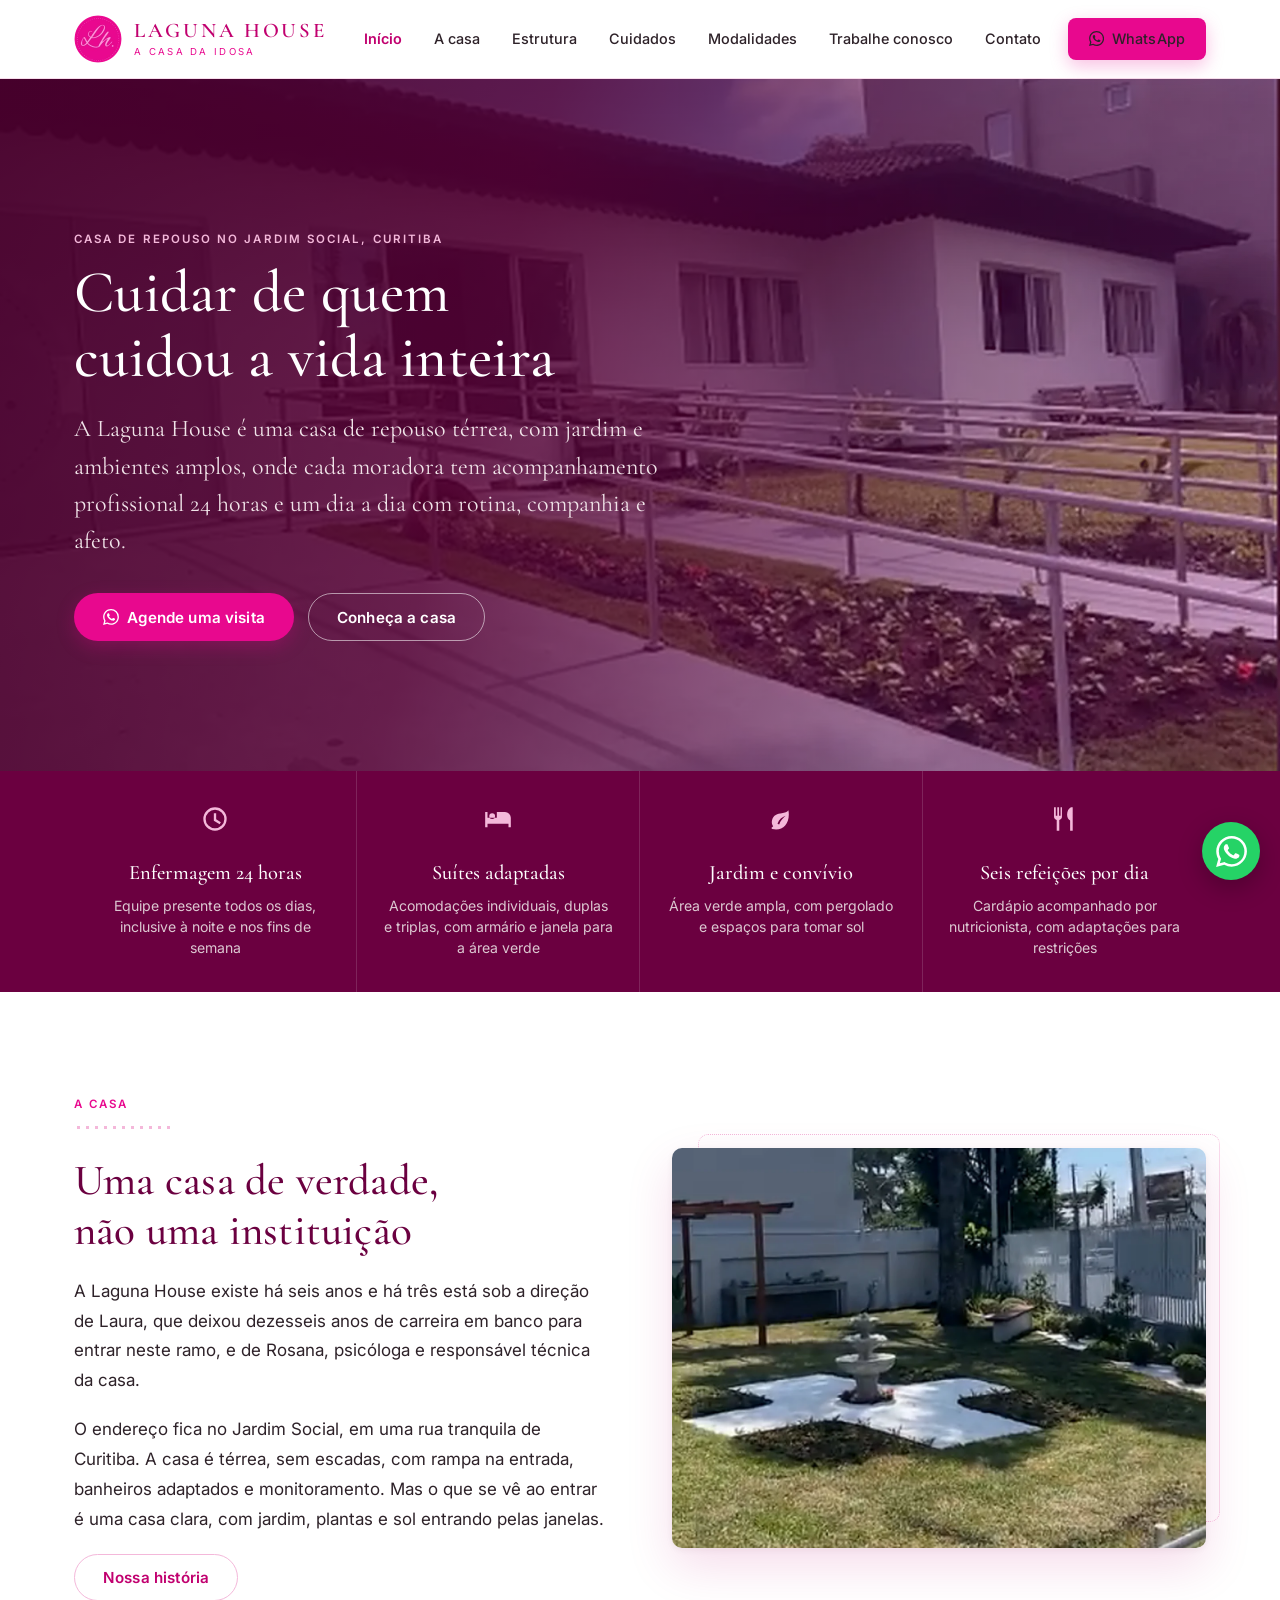
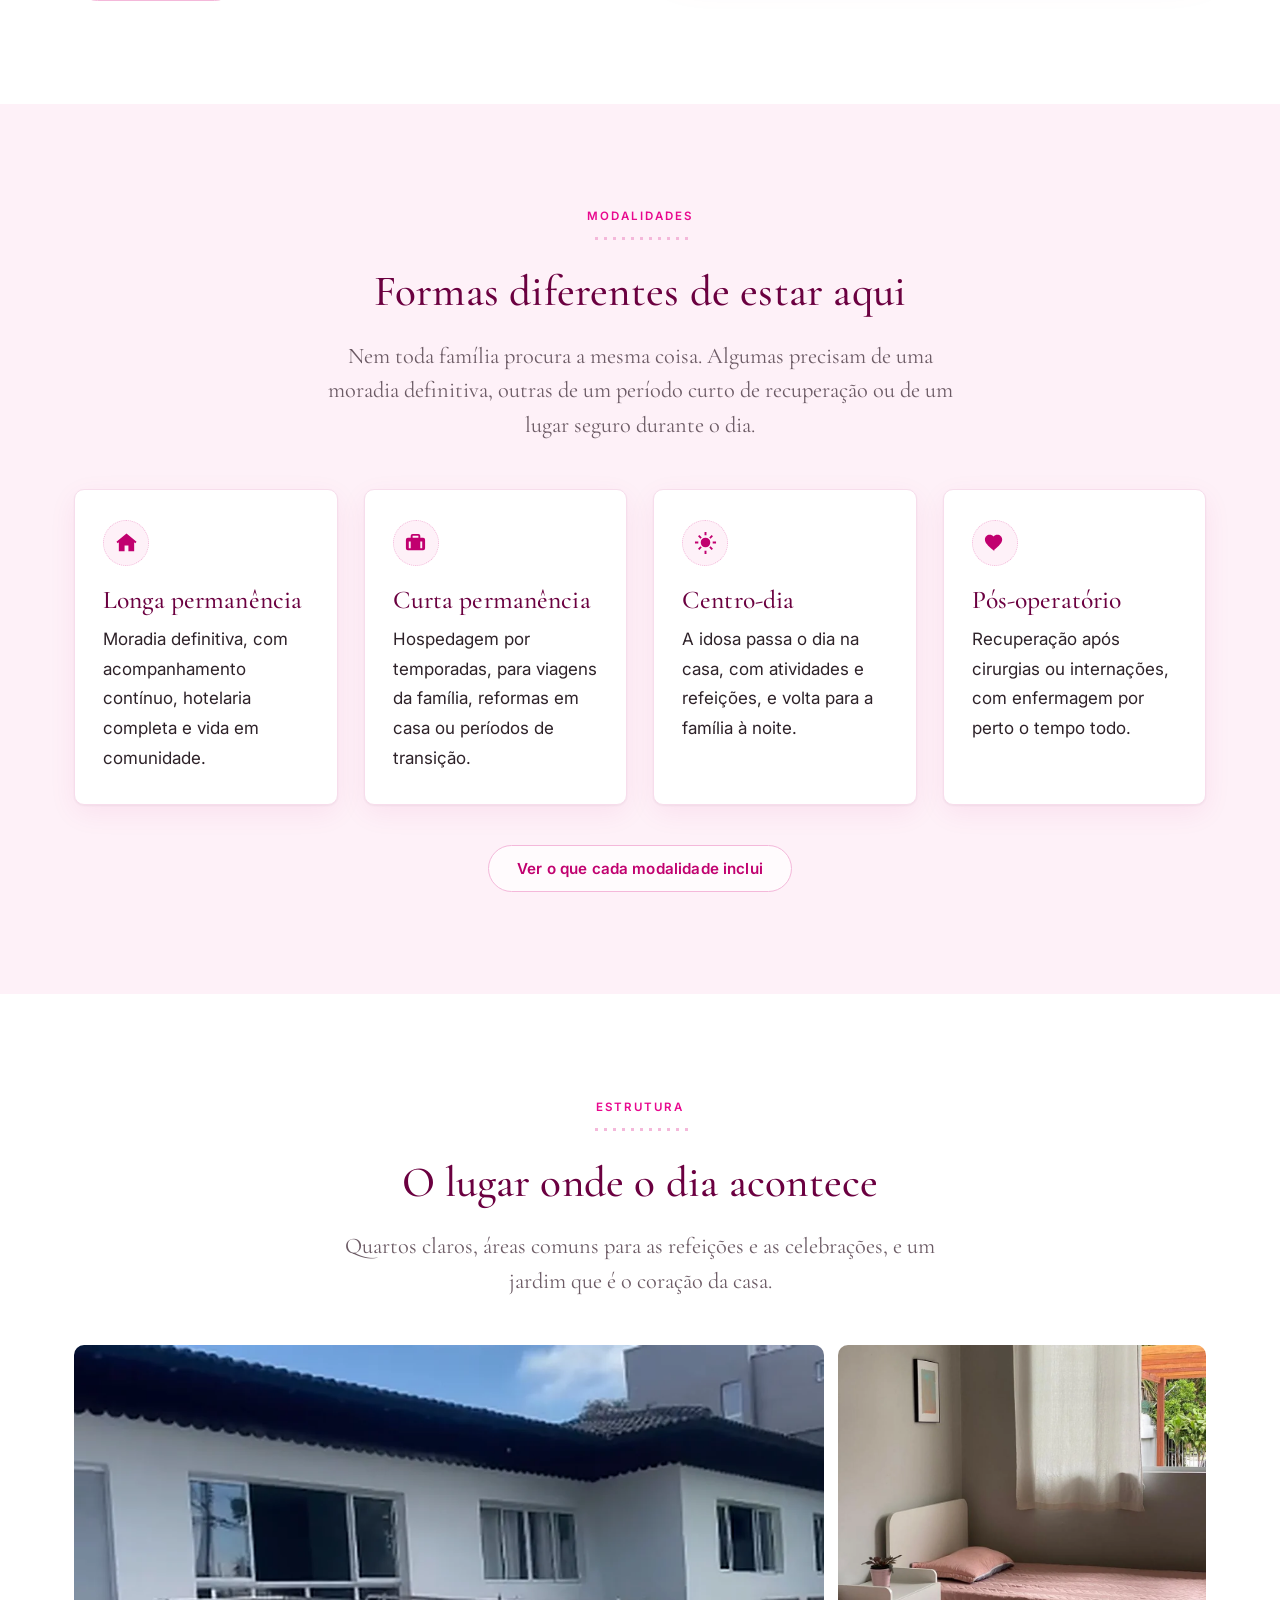
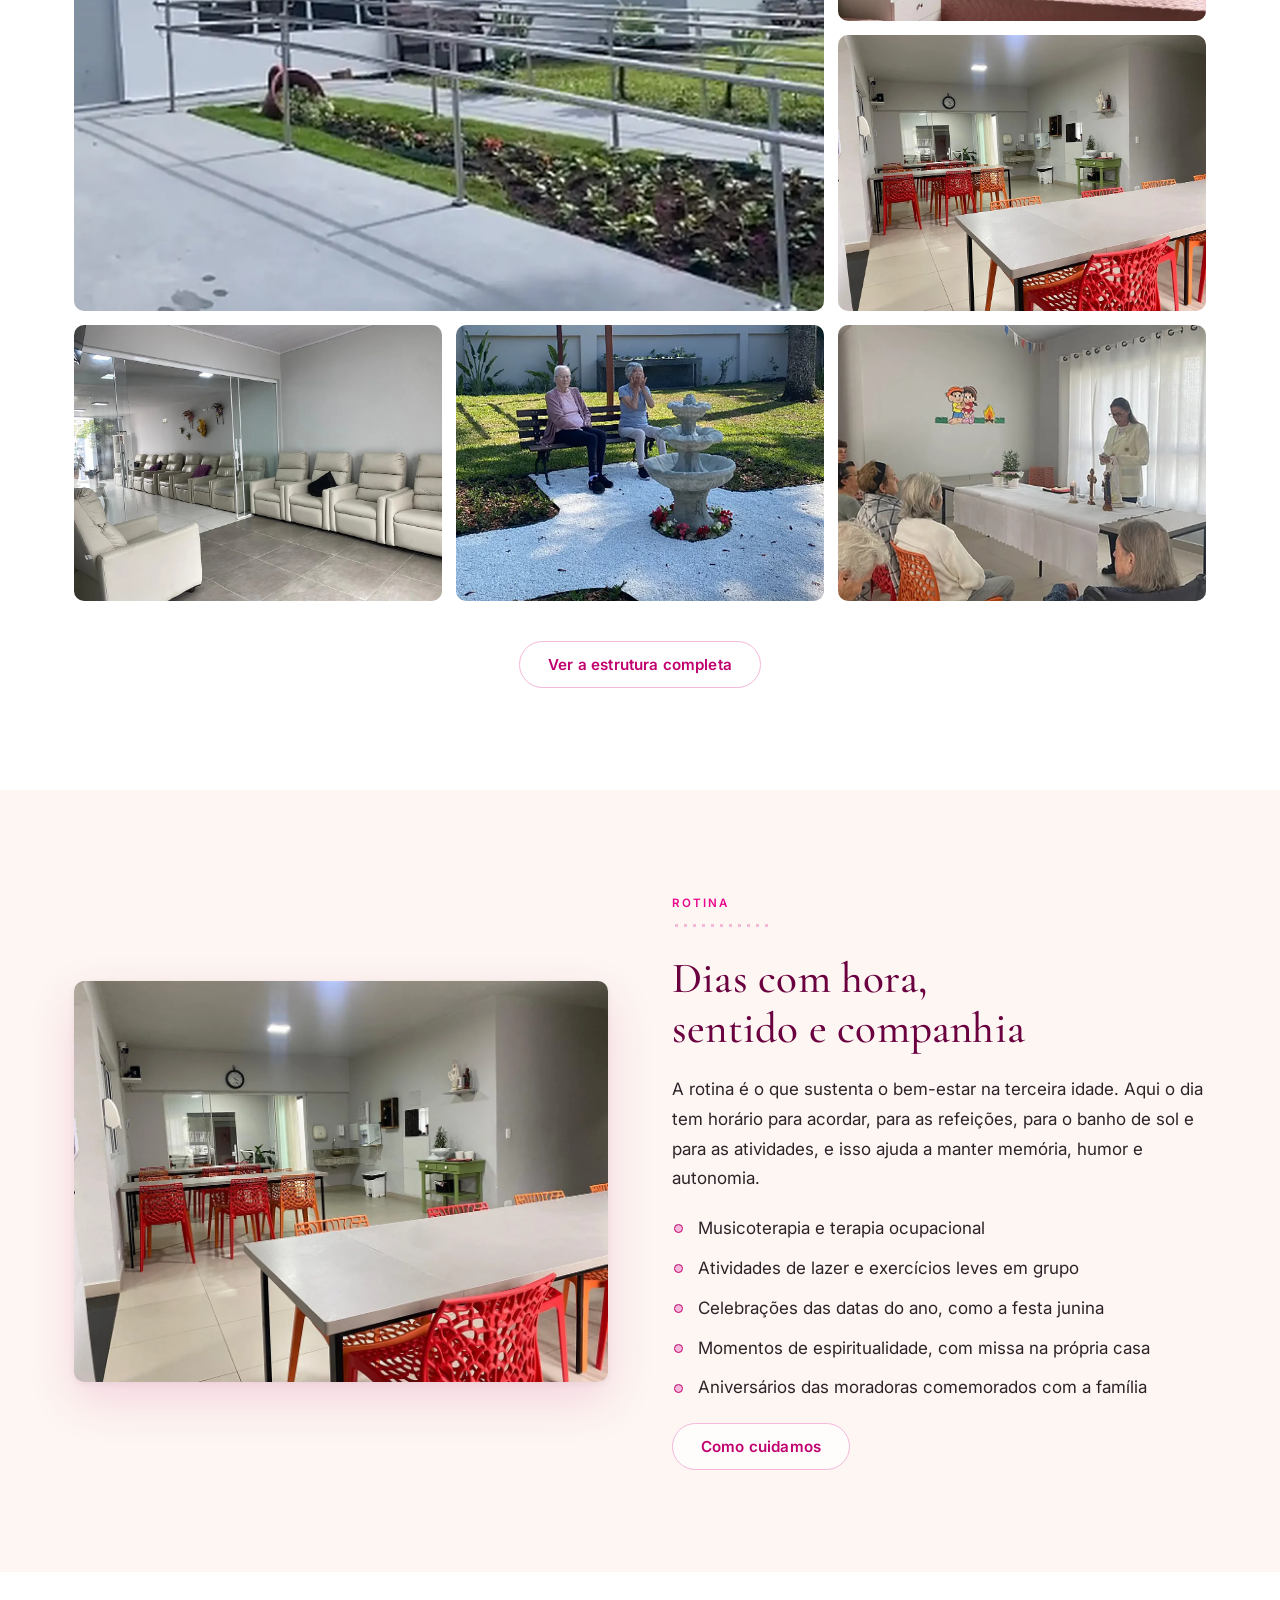
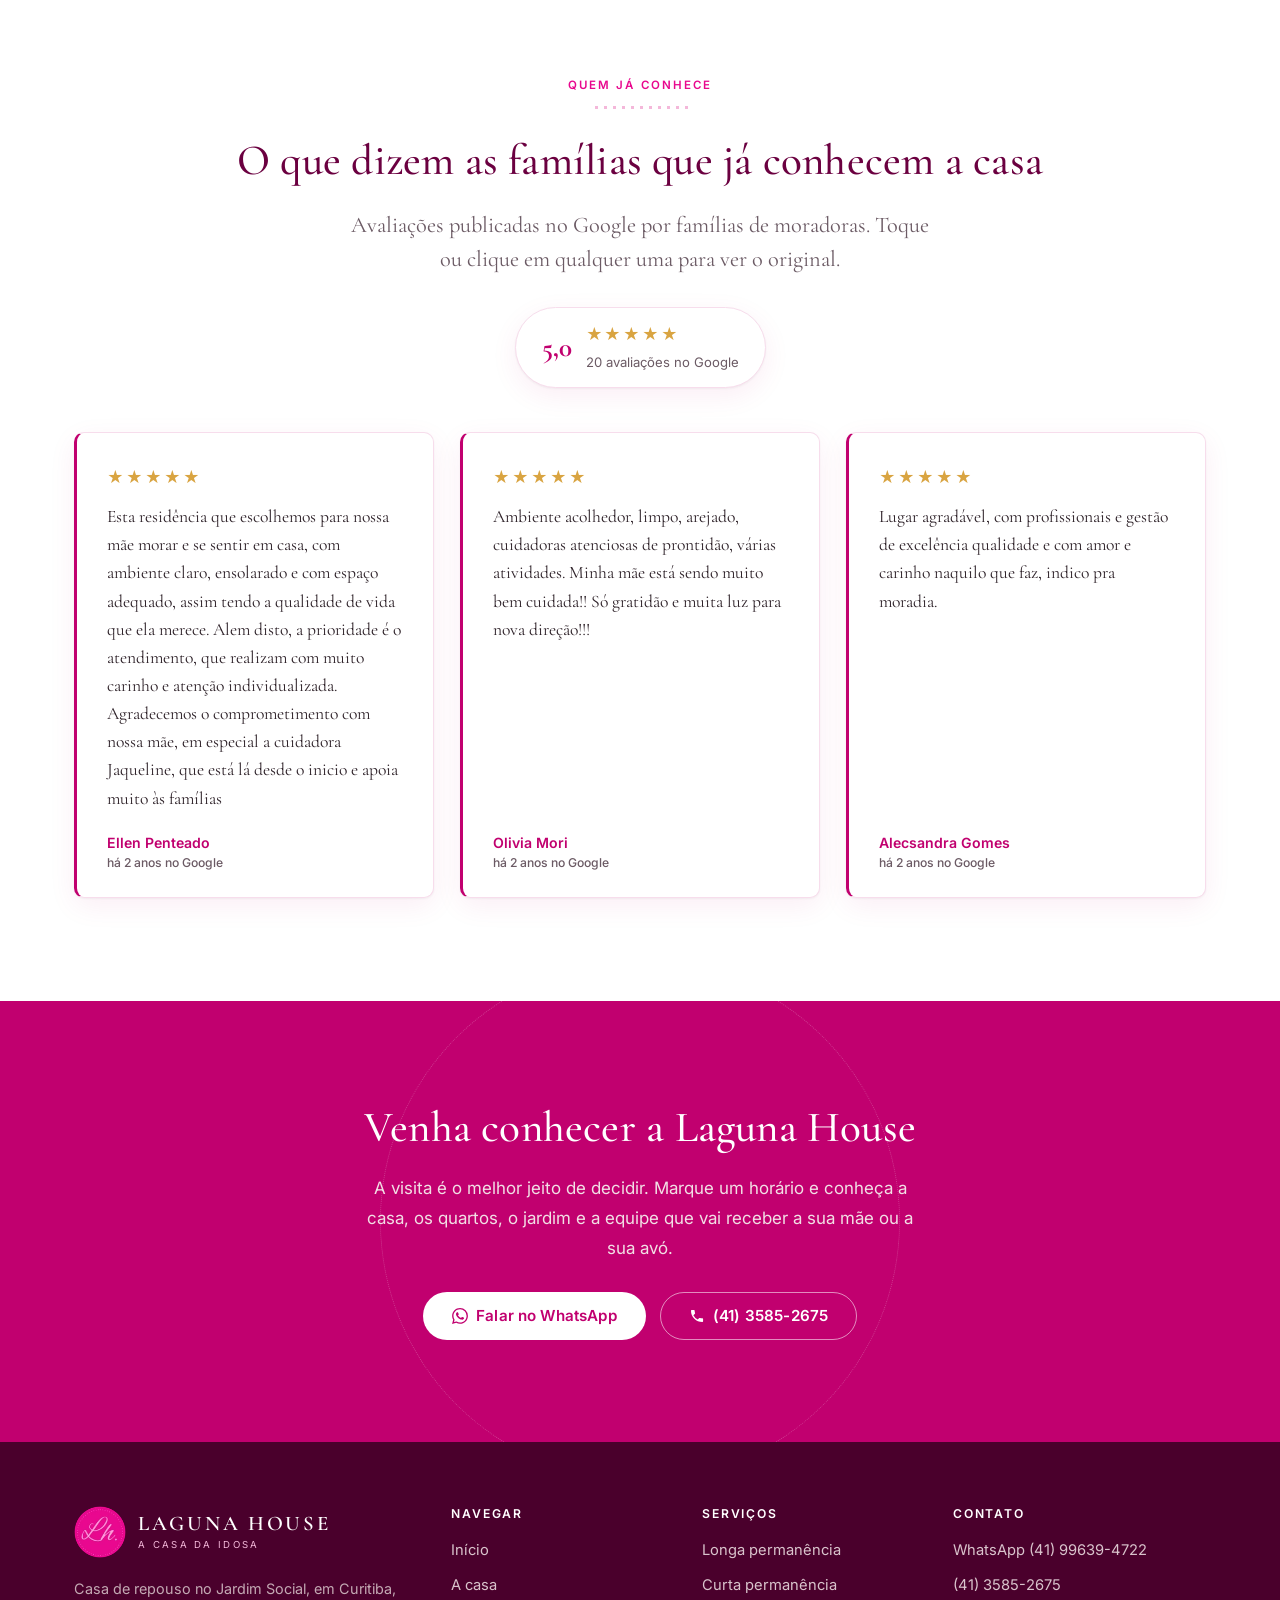
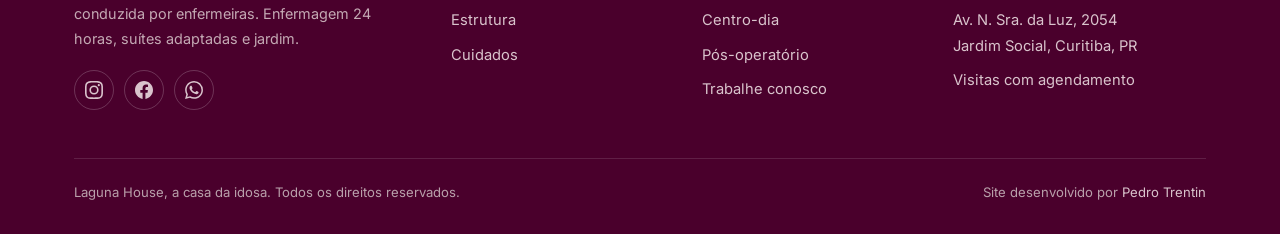
==== commit 34ef19f2: "dominio real, facebook e descricoes de seo corrigidas" ====
--- a/index.html
+++ b/index.html
@@ -4,17 +4,17 @@
 <meta charset="utf-8">
 <meta name="viewport" content="width=device-width,initial-scale=1">
 <title>Laguna House, casa de repouso no Jardim Social, Curitiba</title>
-<meta name="description" content="Casa de repouso em Curitiba conduzida por enfermeiras. Enfermagem 24 horas, suítes adaptadas, jardim e seis refeições por dia. Agende uma visita.">
+<meta name="description" content="Casa de repouso feminina no Jardim Social, em Curitiba. Enfermagem 24 horas, suítes adaptadas, jardim e seis refeições por dia. Agende uma visita.">
 <meta name="author" content="Laguna House">
 <meta name="robots" content="index,follow">
-<link rel="canonical" href="https://lagunahouse.vercel.app/">
+<link rel="canonical" href="https://casaderepousolaguna.com.br/">
 <meta property="og:type" content="website">
 <meta property="og:locale" content="pt_BR">
 <meta property="og:site_name" content="Laguna House">
 <meta property="og:title" content="Laguna House, casa de repouso no Jardim Social, Curitiba">
-<meta property="og:description" content="Casa de repouso em Curitiba conduzida por enfermeiras. Enfermagem 24 horas, suítes adaptadas, jardim e seis refeições por dia. Agende uma visita.">
-<meta property="og:url" content="https://lagunahouse.vercel.app/">
-<meta property="og:image" content="https://lagunahouse.vercel.app/img/og' + SUF + '.jpg">
+<meta property="og:description" content="Casa de repouso feminina no Jardim Social, em Curitiba. Enfermagem 24 horas, suítes adaptadas, jardim e seis refeições por dia. Agende uma visita.">
+<meta property="og:url" content="https://casaderepousolaguna.com.br/">
+<meta property="og:image" content="https://casaderepousolaguna.com.br/img/og-rosa.jpg">
 <meta property="og:image:width" content="1200">
 <meta property="og:image:height" content="630">
 <meta name="twitter:card" content="summary_large_image">
@@ -23,10 +23,10 @@
 <meta name="theme-color" content="#82002D">
 <link rel="icon" href="/favicon.ico" sizes="any"><link rel="apple-touch-icon" href="/img/apple-touch-icon-rosa.png"><script type="application/ld+json">
 {"@context":"https://schema.org","@type":"AssistedLivingResidence","name":"Laguna House",
-"alternateName":"A Casa da Idosa","url":"https://lagunahouse.vercel.app","image":"https://lagunahouse.vercel.app/img/og.jpg","telephone":"+55 41 3585-2675",
+"alternateName":"A Casa da Idosa","url":"https://casaderepousolaguna.com.br","image":"https://casaderepousolaguna.com.br/img/og-rosa.jpg","telephone":"+55 41 3585-2675",
 "priceRange":"$$","address":{"@type":"PostalAddress","streetAddress":"Av. Nossa Senhora da Luz, 2054",
 "addressLocality":"Curitiba","addressRegion":"PR","addressCountry":"BR"},
-"areaServed":"Curitiba e Região Metropolitana","sameAs":["https://www.instagram.com/lagunahousecasadaidosa"]}
+"areaServed":"Curitiba e Região Metropolitana","sameAs":["https://www.instagram.com/lagunahousecasadaidosa","https://www.facebook.com/profile.php?id=61567400305772"]}
 </script>
 <link rel="preconnect" href="https://fonts.googleapis.com">
 <link rel="preconnect" href="https://fonts.gstatic.com" crossorigin>
@@ -212,6 +212,7 @@
         <p class="rodape-sobre">Casa de repouso no Jardim Social, em Curitiba, conduzida por enfermeiras. Enfermagem 24 horas, suítes adaptadas e jardim.</p>
         <div class="redes">
           <a href="https://www.instagram.com/lagunahousecasadaidosa" target="_blank" rel="noopener" aria-label="Instagram da Laguna House"><svg class="" viewBox="0 0 24 24" aria-hidden="true" focusable="false"><path d="M12 2.16c3.2 0 3.58.01 4.85.07 3.25.15 4.77 1.7 4.92 4.92.06 1.27.07 1.65.07 4.85 0 3.2-.01 3.58-.07 4.85-.15 3.23-1.66 4.77-4.92 4.92-1.27.06-1.64.07-4.85.07-3.2 0-3.58-.01-4.85-.07-3.26-.15-4.77-1.7-4.92-4.92-.06-1.27-.07-1.64-.07-4.85 0-3.2.01-3.58.07-4.85.15-3.23 1.66-4.77 4.92-4.92 1.27-.06 1.65-.07 4.85-.07zm0-2.16C8.74 0 8.33.01 7.05.07 2.7.27.28 2.69.07 7.05.01 8.33 0 8.74 0 12s.01 3.67.07 4.95c.2 4.36 2.62 6.78 6.98 6.98 1.28.06 1.69.07 4.95.07s3.67-.01 4.95-.07c4.35-.2 6.78-2.62 6.98-6.98.06-1.28.07-1.69.07-4.95s-.01-3.67-.07-4.95c-.2-4.35-2.62-6.78-6.98-6.98C15.67.01 15.26 0 12 0zm0 5.84a6.16 6.16 0 1 0 0 12.32 6.16 6.16 0 0 0 0-12.32zM12 16a4 4 0 1 1 0-8 4 4 0 0 1 0 8zm6.4-11.85a1.44 1.44 0 1 0 0 2.89 1.44 1.44 0 0 0 0-2.89z"/></svg></a>
+          <a href="https://www.facebook.com/profile.php?id=61567400305772" target="_blank" rel="noopener" aria-label="Facebook da Laguna House"><svg class="" viewBox="0 0 24 24" aria-hidden="true" focusable="false"><path d="M24 12.07C24 5.44 18.63.07 12 .07S0 5.44 0 12.07c0 5.99 4.39 10.95 10.13 11.85v-8.38H7.08v-3.47h3.05V9.43c0-3.01 1.79-4.67 4.53-4.67 1.31 0 2.69.24 2.69.24v2.95h-1.52c-1.49 0-1.95.93-1.95 1.87v2.25h3.33l-.54 3.47h-2.8v8.38C19.61 23.02 24 18.06 24 12.07z"/></svg></a>
           <a href="https://wa.me/5541996394722?text=Ol%C3%A1%21%20Vim%20pelo%20site%20e%20gostaria%20de%20informa%C3%A7%C3%B5es%20sobre%20a%20Laguna%20House." target="_blank" rel="noopener" aria-label="WhatsApp da Laguna House"><svg class="" viewBox="0 0 24 24" aria-hidden="true" focusable="false"><path d="M17.5 14.4c-.3-.15-1.76-.87-2.03-.97-.27-.1-.47-.15-.67.15-.2.3-.77.97-.94 1.16-.17.2-.35.22-.64.08-.3-.15-1.26-.47-2.4-1.48-.88-.79-1.48-1.76-1.65-2.06-.17-.3-.02-.46.13-.6.13-.14.3-.35.44-.53.15-.17.2-.3.3-.5.1-.19.05-.37-.02-.52-.08-.15-.67-1.61-.92-2.2-.24-.58-.49-.5-.67-.51h-.57c-.2 0-.52.07-.79.37-.27.3-1.04 1.02-1.04 2.48s1.07 2.87 1.21 3.07c.15.2 2.1 3.2 5.08 4.49.71.3 1.26.49 1.7.62.71.23 1.36.2 1.87.12.57-.09 1.75-.72 2-1.41.25-.7.25-1.29.18-1.42-.08-.12-.28-.2-.57-.34m-5.42 7.4a9.87 9.87 0 0 1-5.03-1.38l-.36-.21-3.74.98 1-3.65-.24-.37A9.86 9.86 0 0 1 2.2 11.9C2.2 6.45 6.63 2.02 12.08 2.02a9.82 9.82 0 0 1 6.99 2.9 9.83 9.83 0 0 1 2.89 6.99c0 5.45-4.44 9.88-9.88 9.88m8.41-18.3A11.82 11.82 0 0 0 12.08 0C5.52 0 .19 5.34.18 11.9c0 2.1.55 4.14 1.59 5.95L.08 24l6.3-1.65a11.88 11.88 0 0 0 5.69 1.45h.01c6.55 0 11.89-5.34 11.89-11.9a11.82 11.82 0 0 0-3.48-8.4z"/></svg></a>
         </div>
       </div>
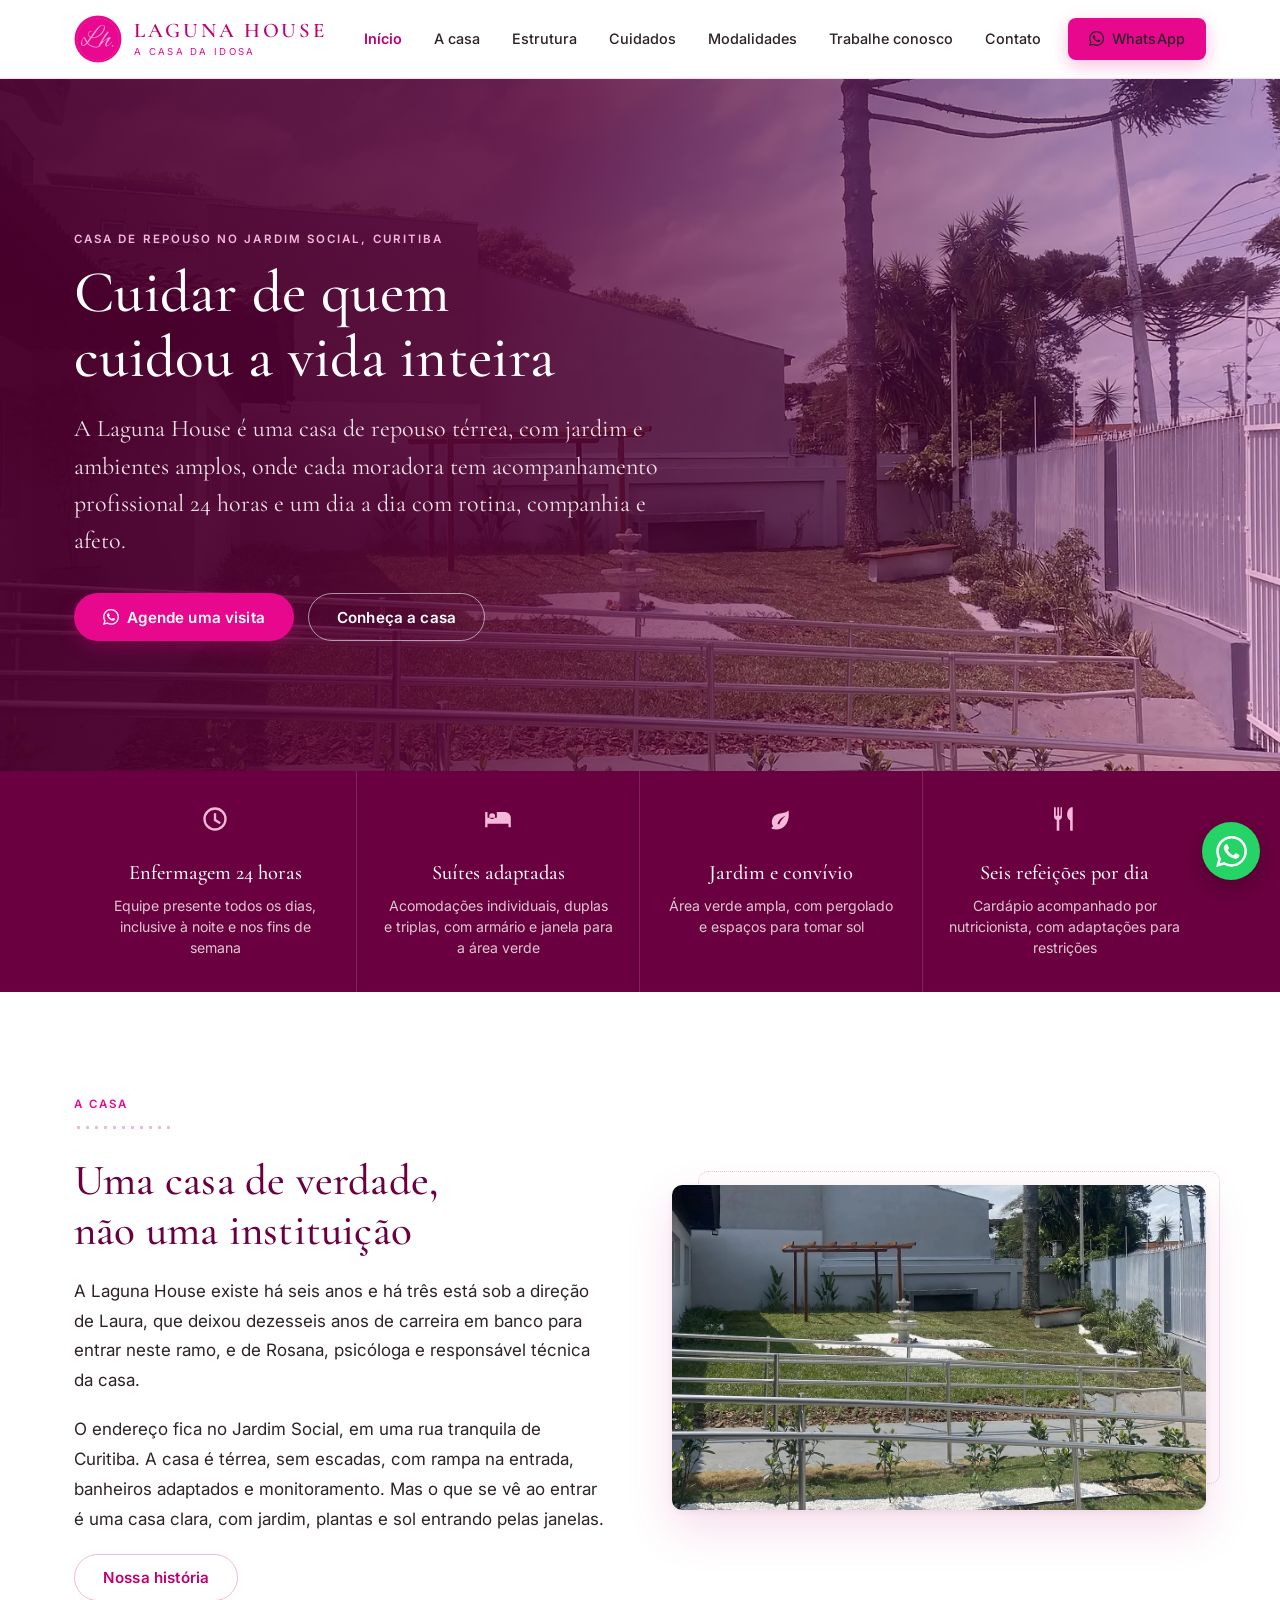
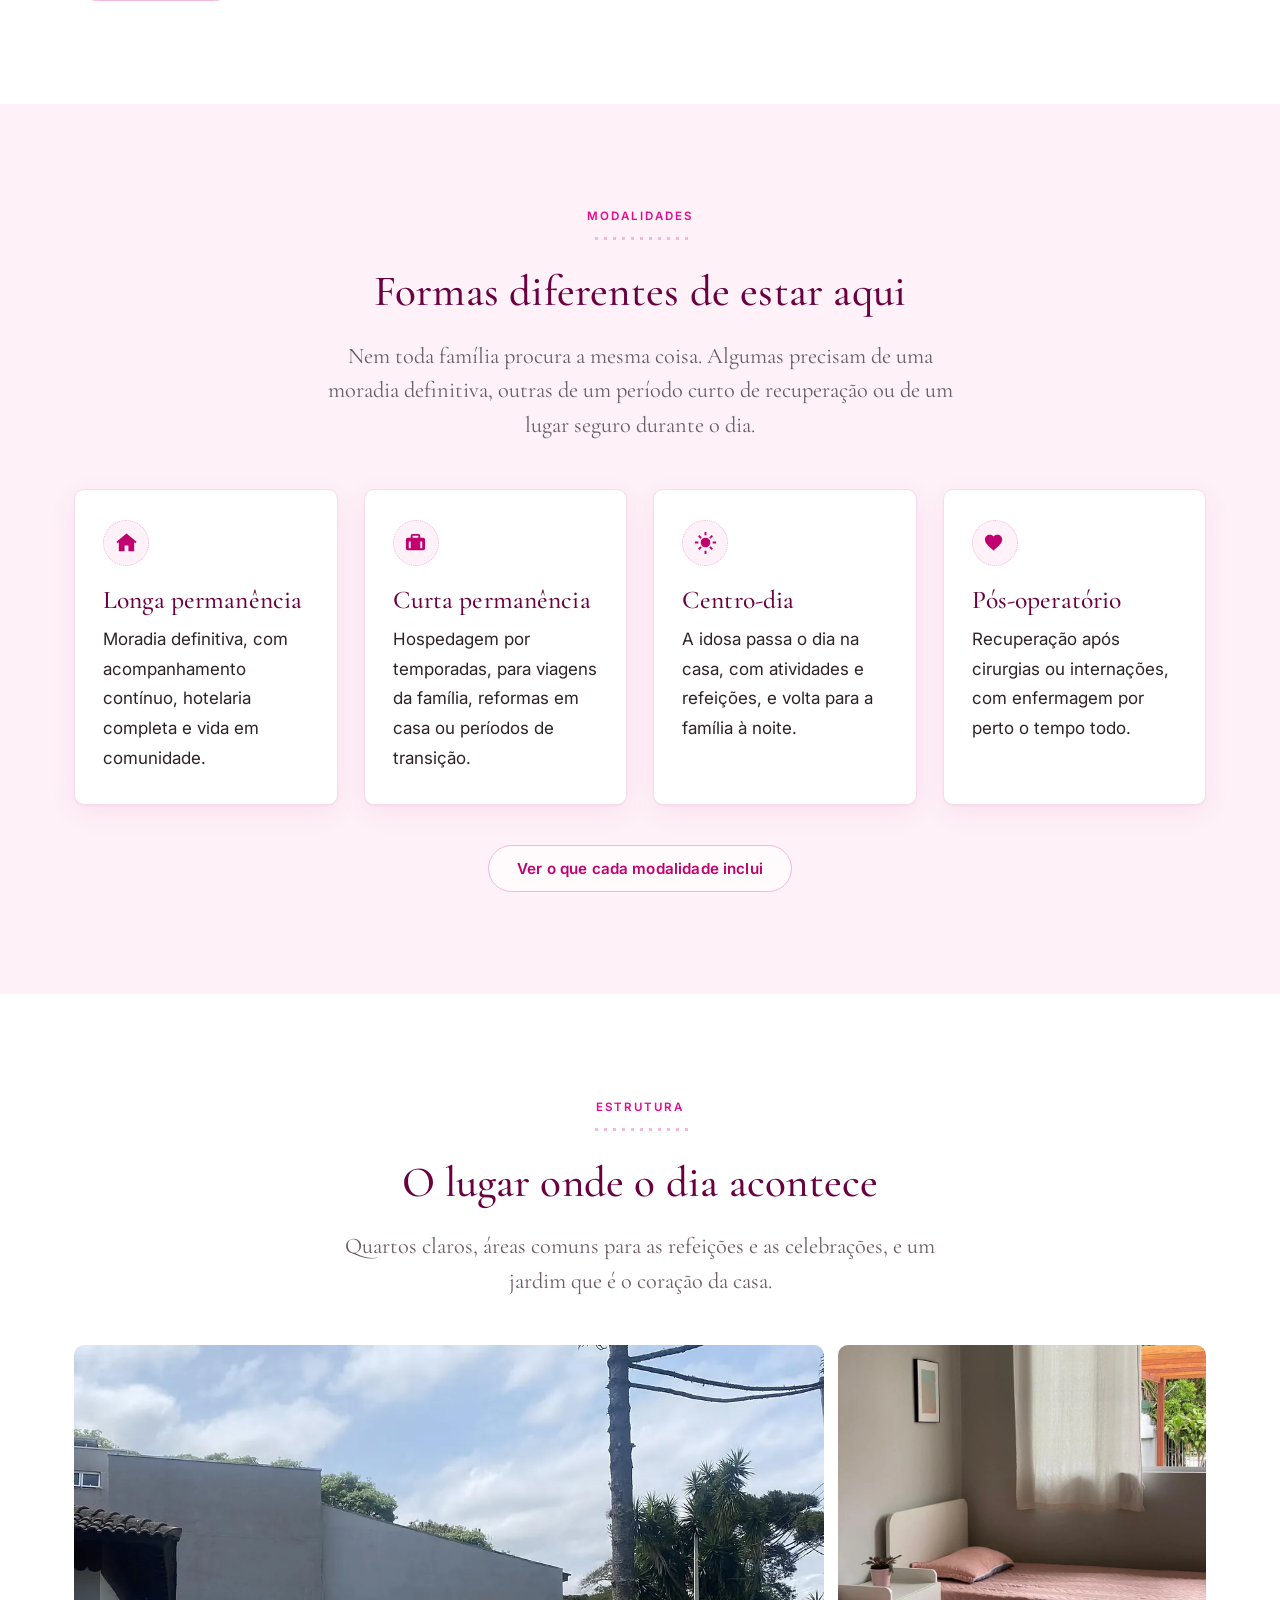
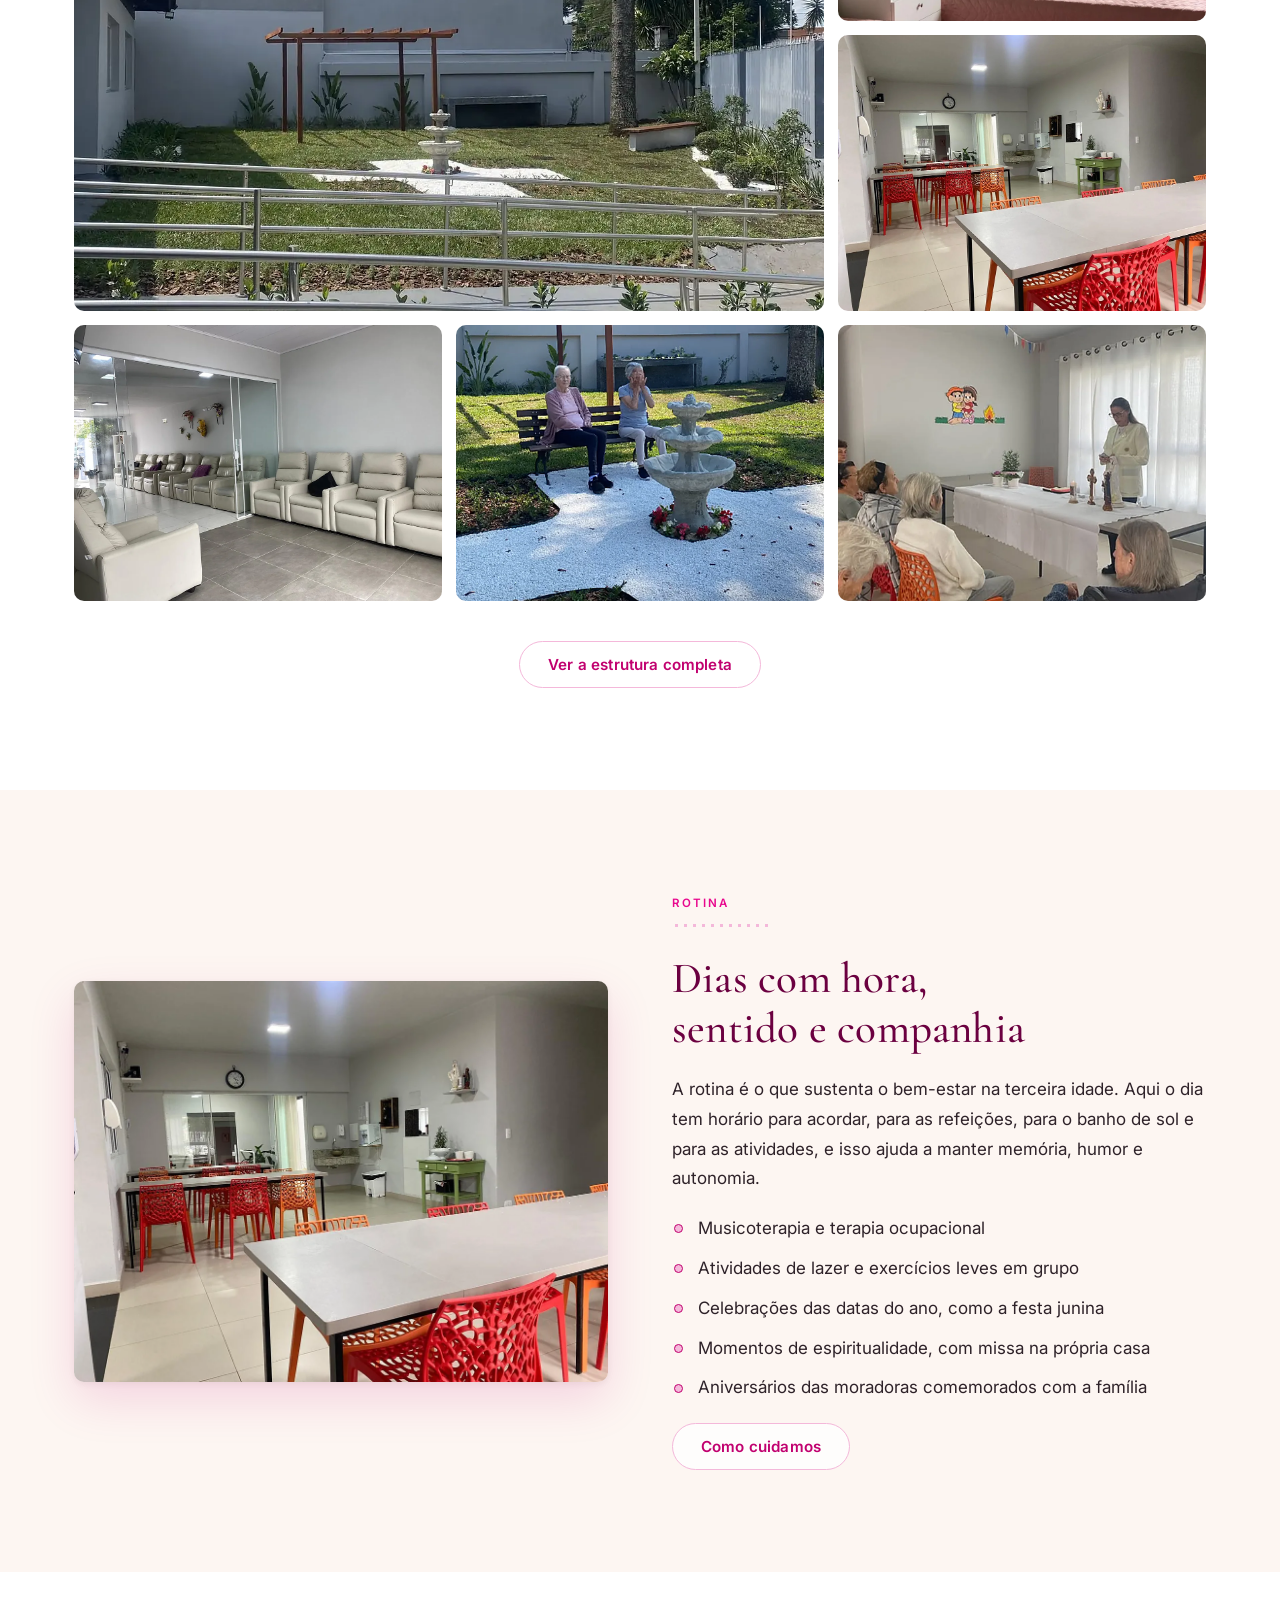
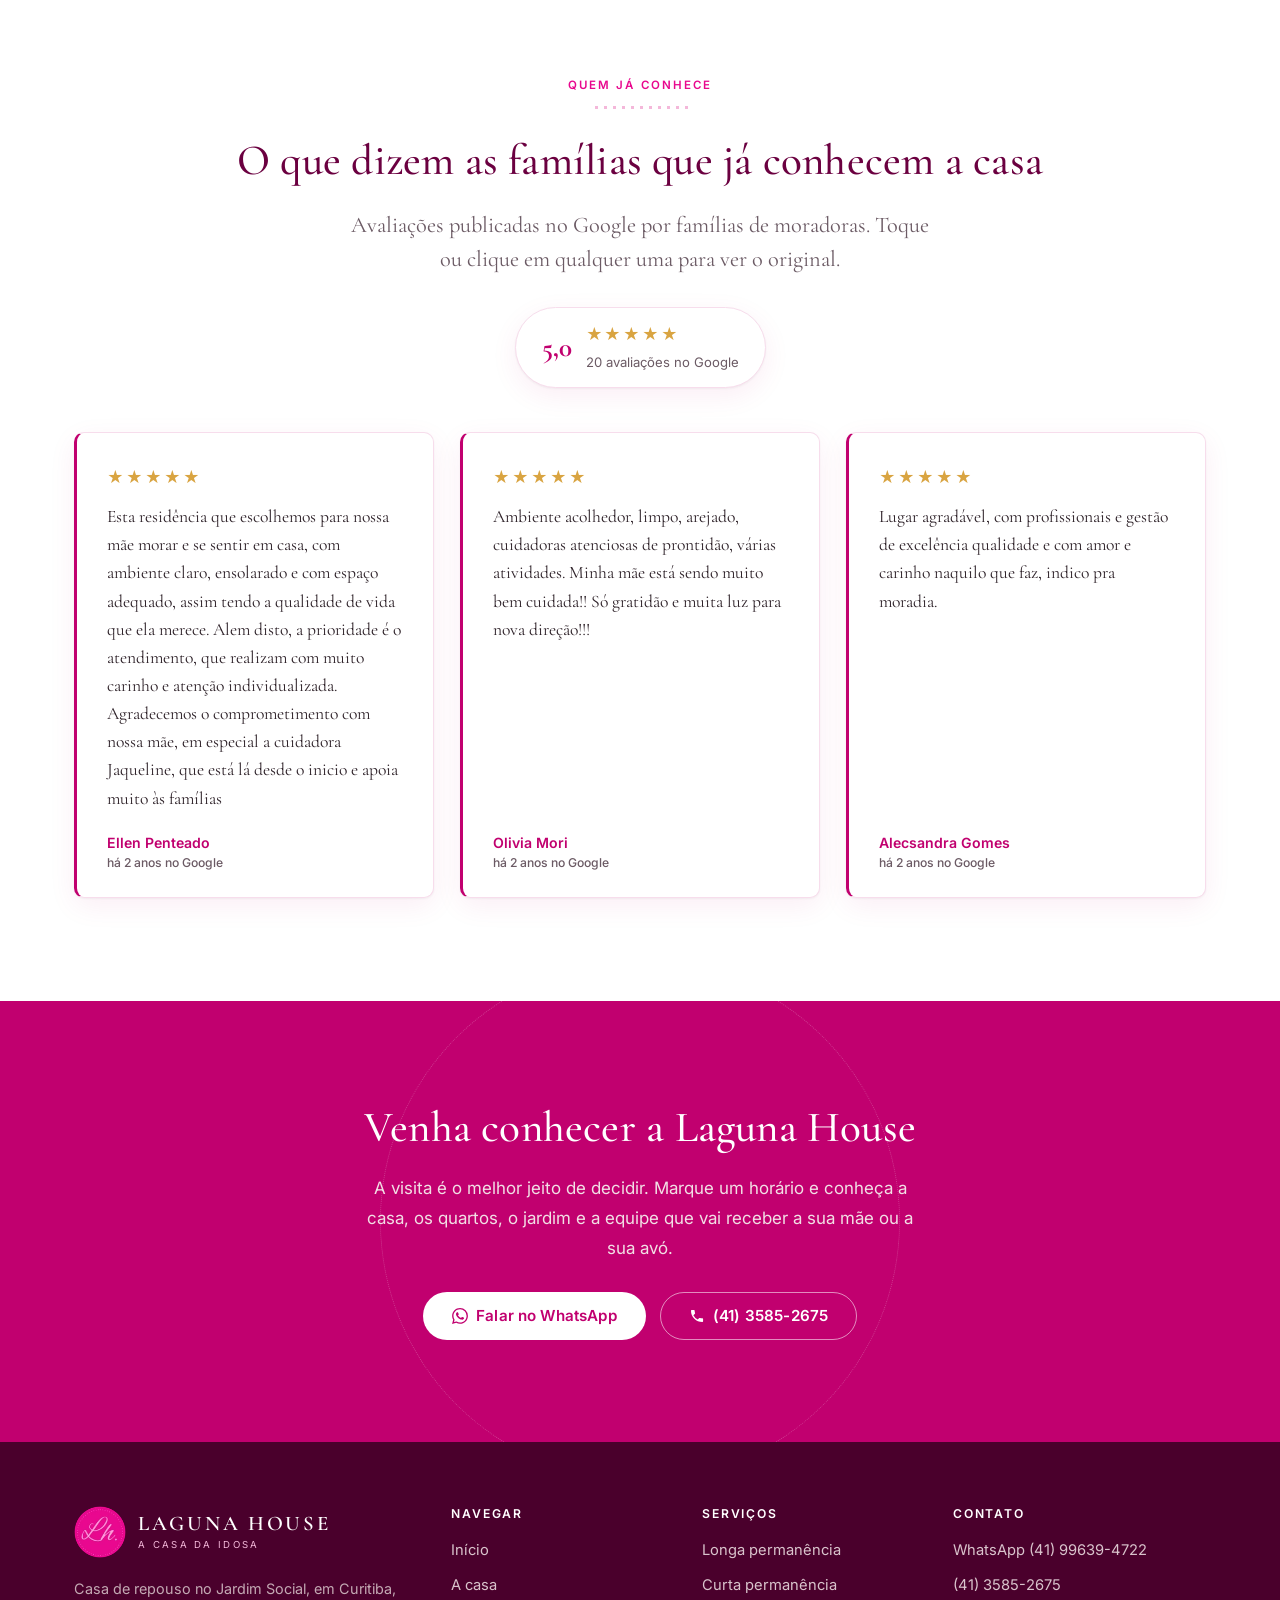
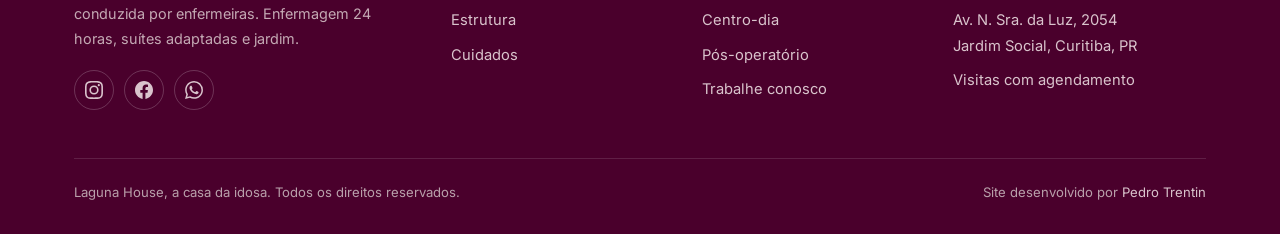
==== commit a90360d2: "foto nova da area externa na capa, no jardim e na previa de link" ====
--- a/index.html
+++ b/index.html
@@ -56,7 +56,7 @@
     </nav>
   </div>
 </header><main id="conteudo"><section class="hero">
-  <img class="fundo" src="img/fachada.webp" alt="Fachada da Laguna House, casa térrea branca com rampa de acesso e jardim" fetchpriority="high" width="1600" height="898">
+  <img class="fundo" src="img/fachada.webp" alt="Jardim da Laguna House, com araucária, pergolado de madeira e chafariz, visto da rampa de acesso" fetchpriority="high" width="1800" height="1012">
   <div class="wrap">
     <div class="hero-in">
       <span class="etiqueta">Casa de repouso no Jardim Social, Curitiba</span>
@@ -94,7 +94,7 @@
         <div class="btns"><a class="btn btn-secundario" href="sobre.html">Nossa história</a></div>
       </div>
       <div class="moldura">
-        <img src="img/jardim.webp" alt="Jardim da Laguna House com chafariz, pergolado de madeira e gramado" loading="lazy" width="1200" height="900">
+        <img src="img/jardim.webp" alt="Jardim da Laguna House com araucária, pergolado de madeira e chafariz" loading="lazy" width="1400" height="852">
       </div>
     </div>
   </div>
@@ -143,7 +143,7 @@
       <p class="chamada">Quartos claros, áreas comuns para as refeições e as celebrações, e um jardim que é o coração da casa.</p>
     </div>
     <div class="galeria">
-      <figure class="g-destaque"><img src="img/fachada.webp" alt="Fachada da casa com rampa de acesso" loading="lazy"><figcaption>Fachada acessível, sem degraus na entrada</figcaption></figure>
+      <figure class="g-destaque"><img src="img/fachada.webp" alt="Jardim visto da rampa de acesso, com araucária e chafariz" loading="lazy"><figcaption>O jardim, visto da rampa de acesso</figcaption></figure>
       <figure><img src="img/quarto-duplo-card.webp" alt="Suíte com duas camas e janela para a área verde" loading="lazy"><figcaption>Suíte com vista para o jardim</figcaption></figure>
       <figure><img src="img/refeitorio-card.webp" alt="Refeitório com mesas amplas e cadeiras coloridas" loading="lazy"><figcaption>Refeitório</figcaption></figure>
       <figure><img src="img/convivencia-card.webp" alt="Sala de convivência com poltronas reclináveis" loading="lazy"><figcaption>Sala de convivência</figcaption></figure>
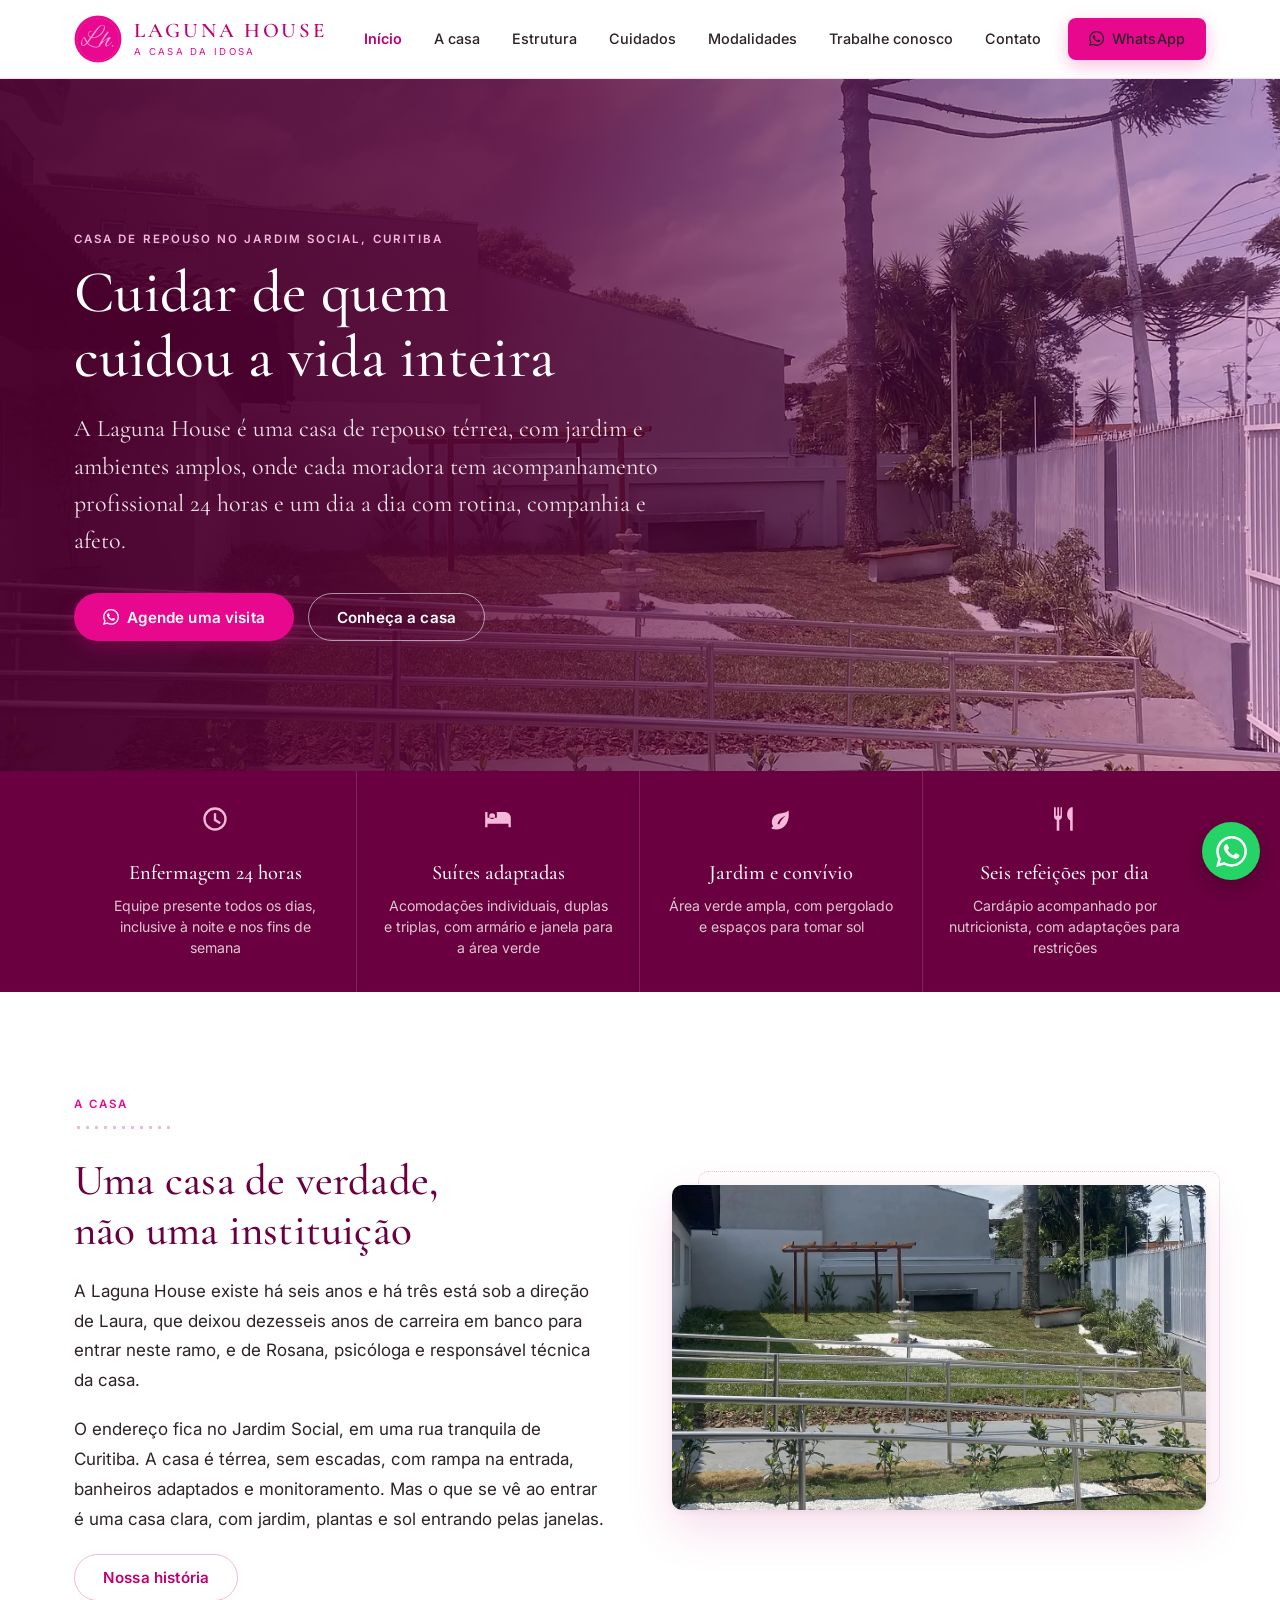
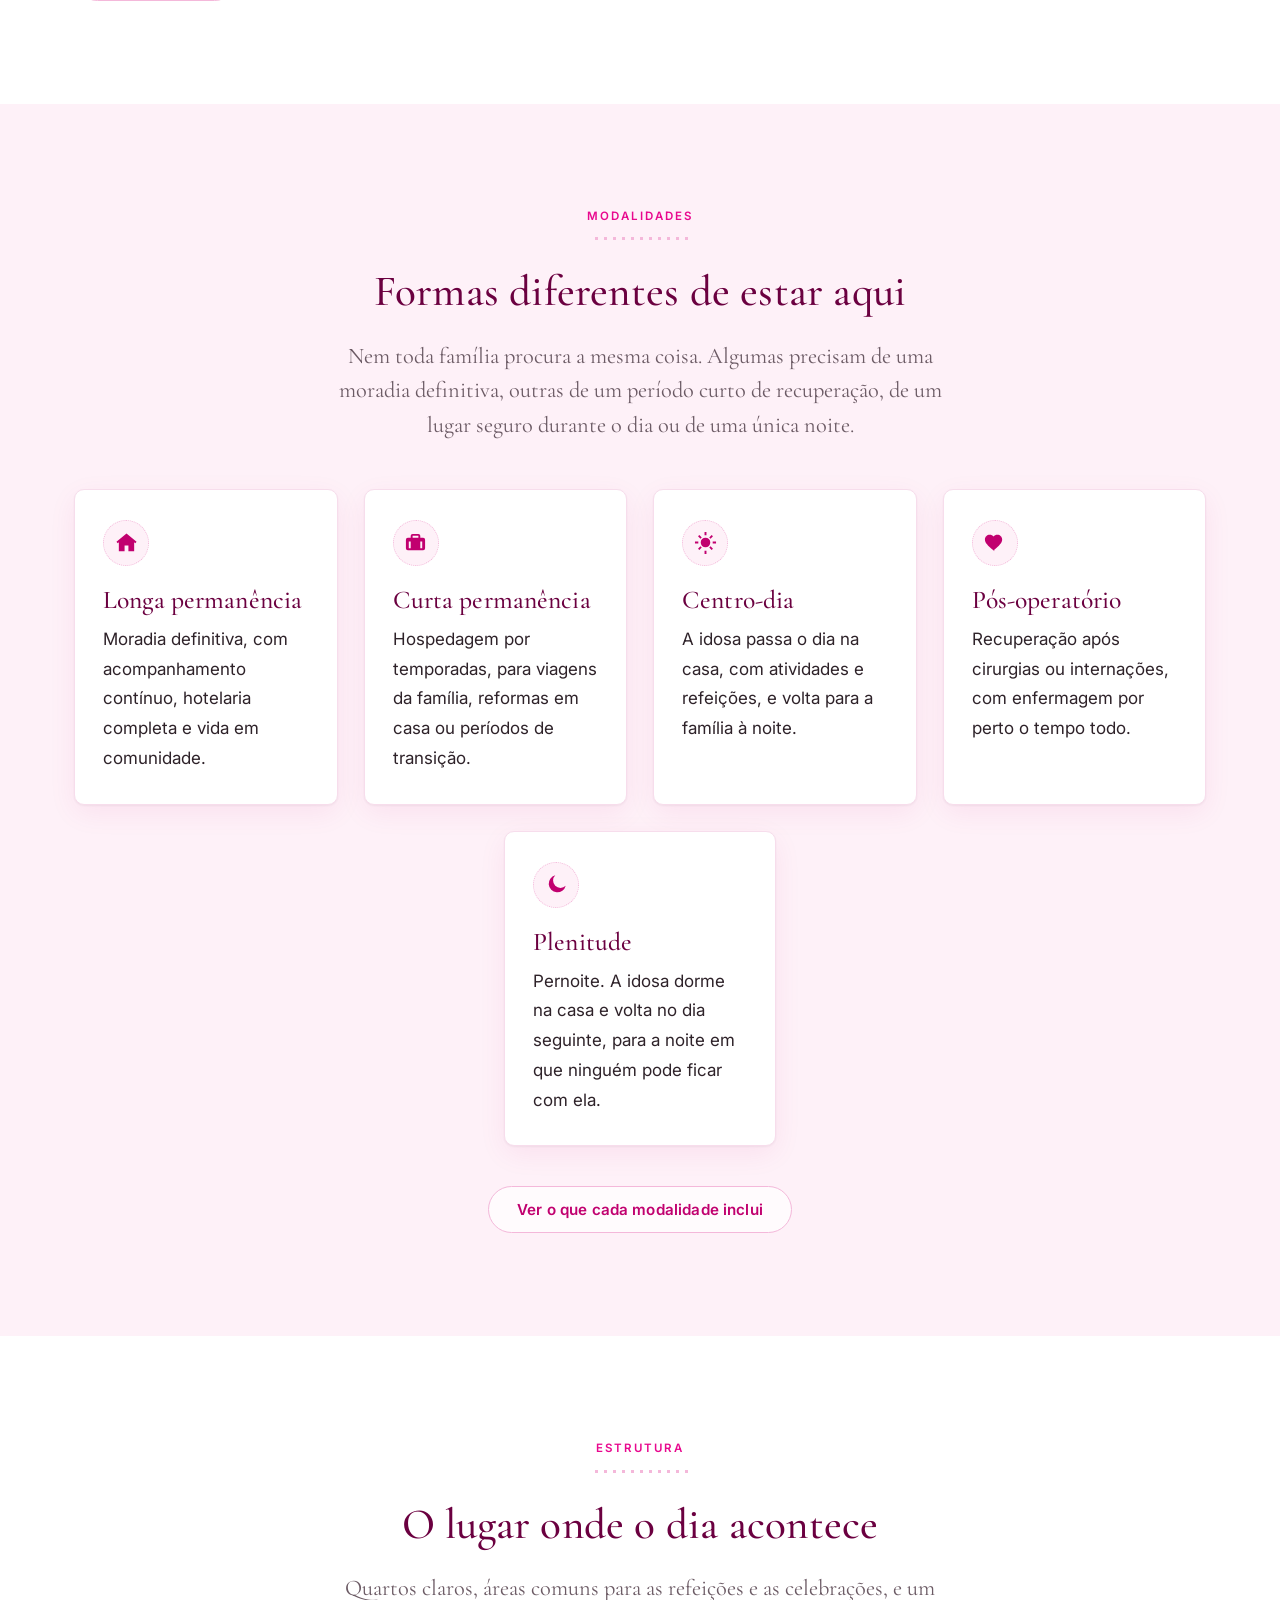
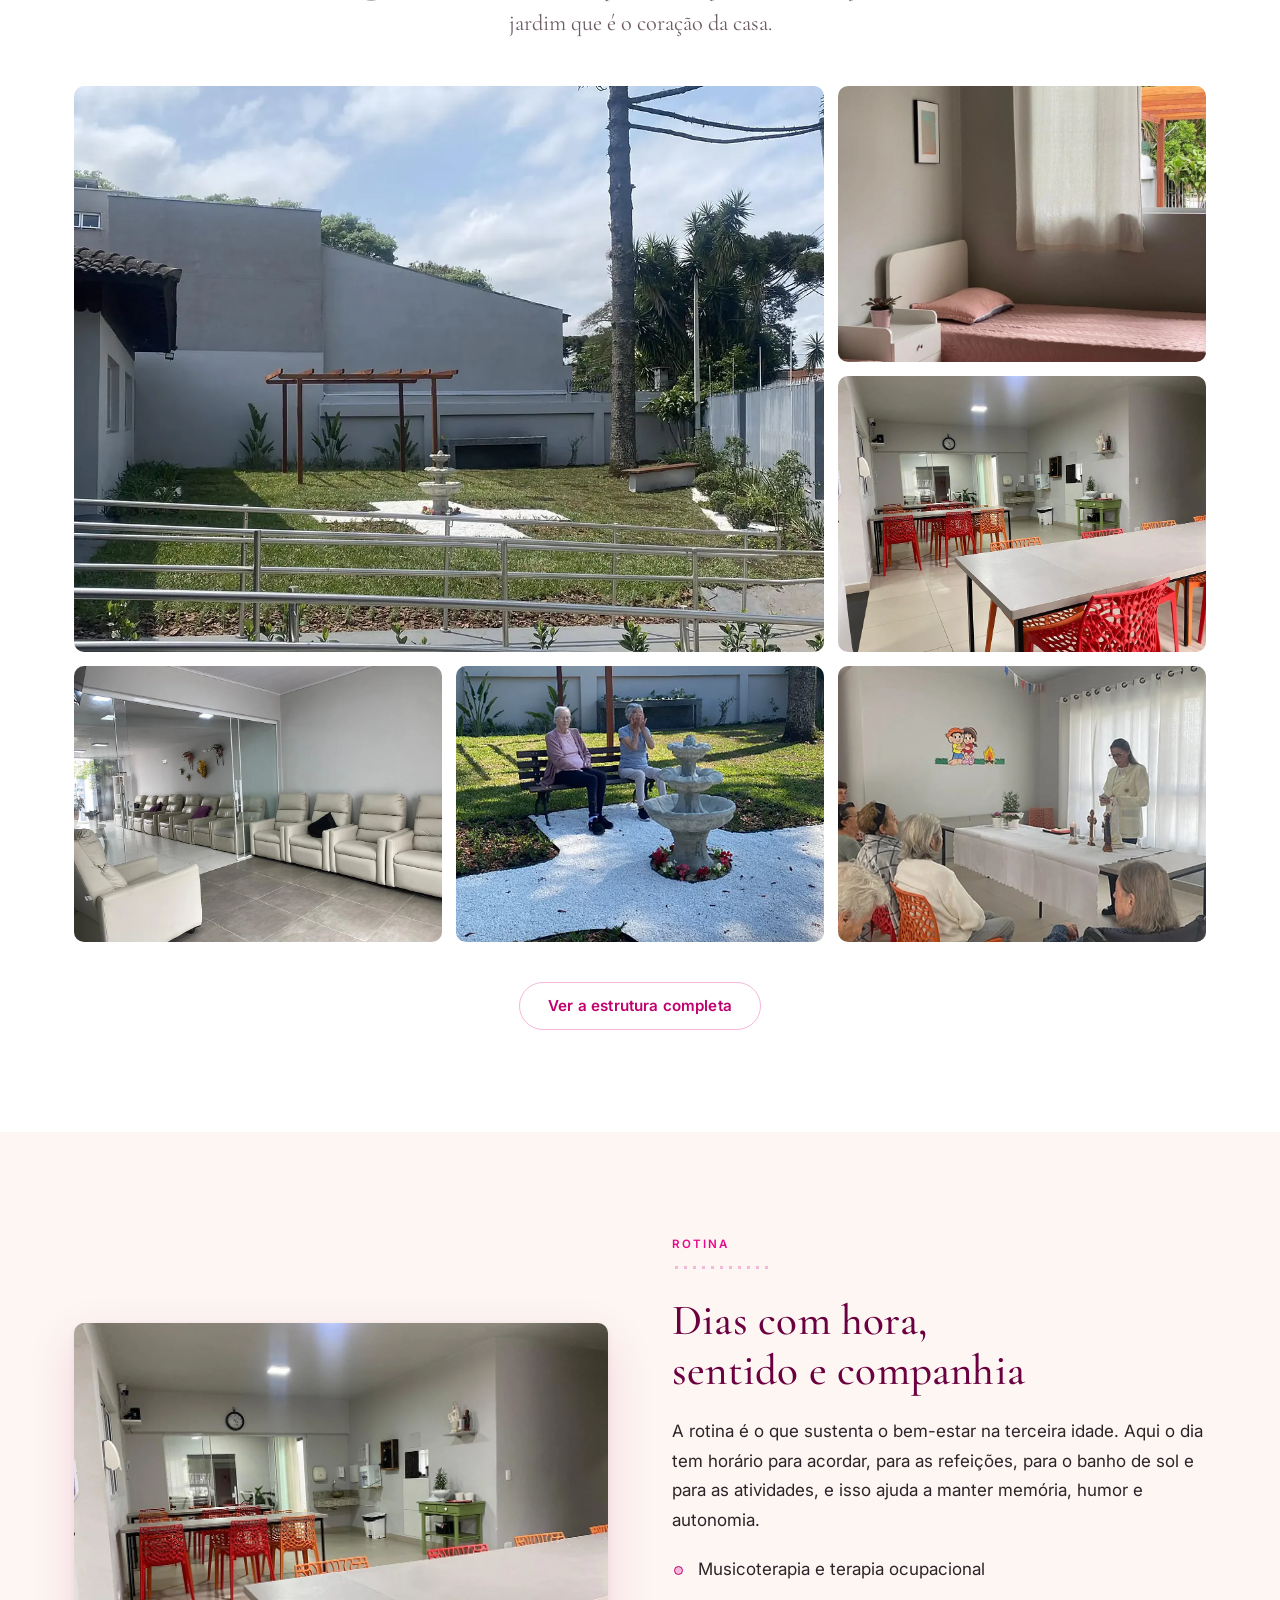
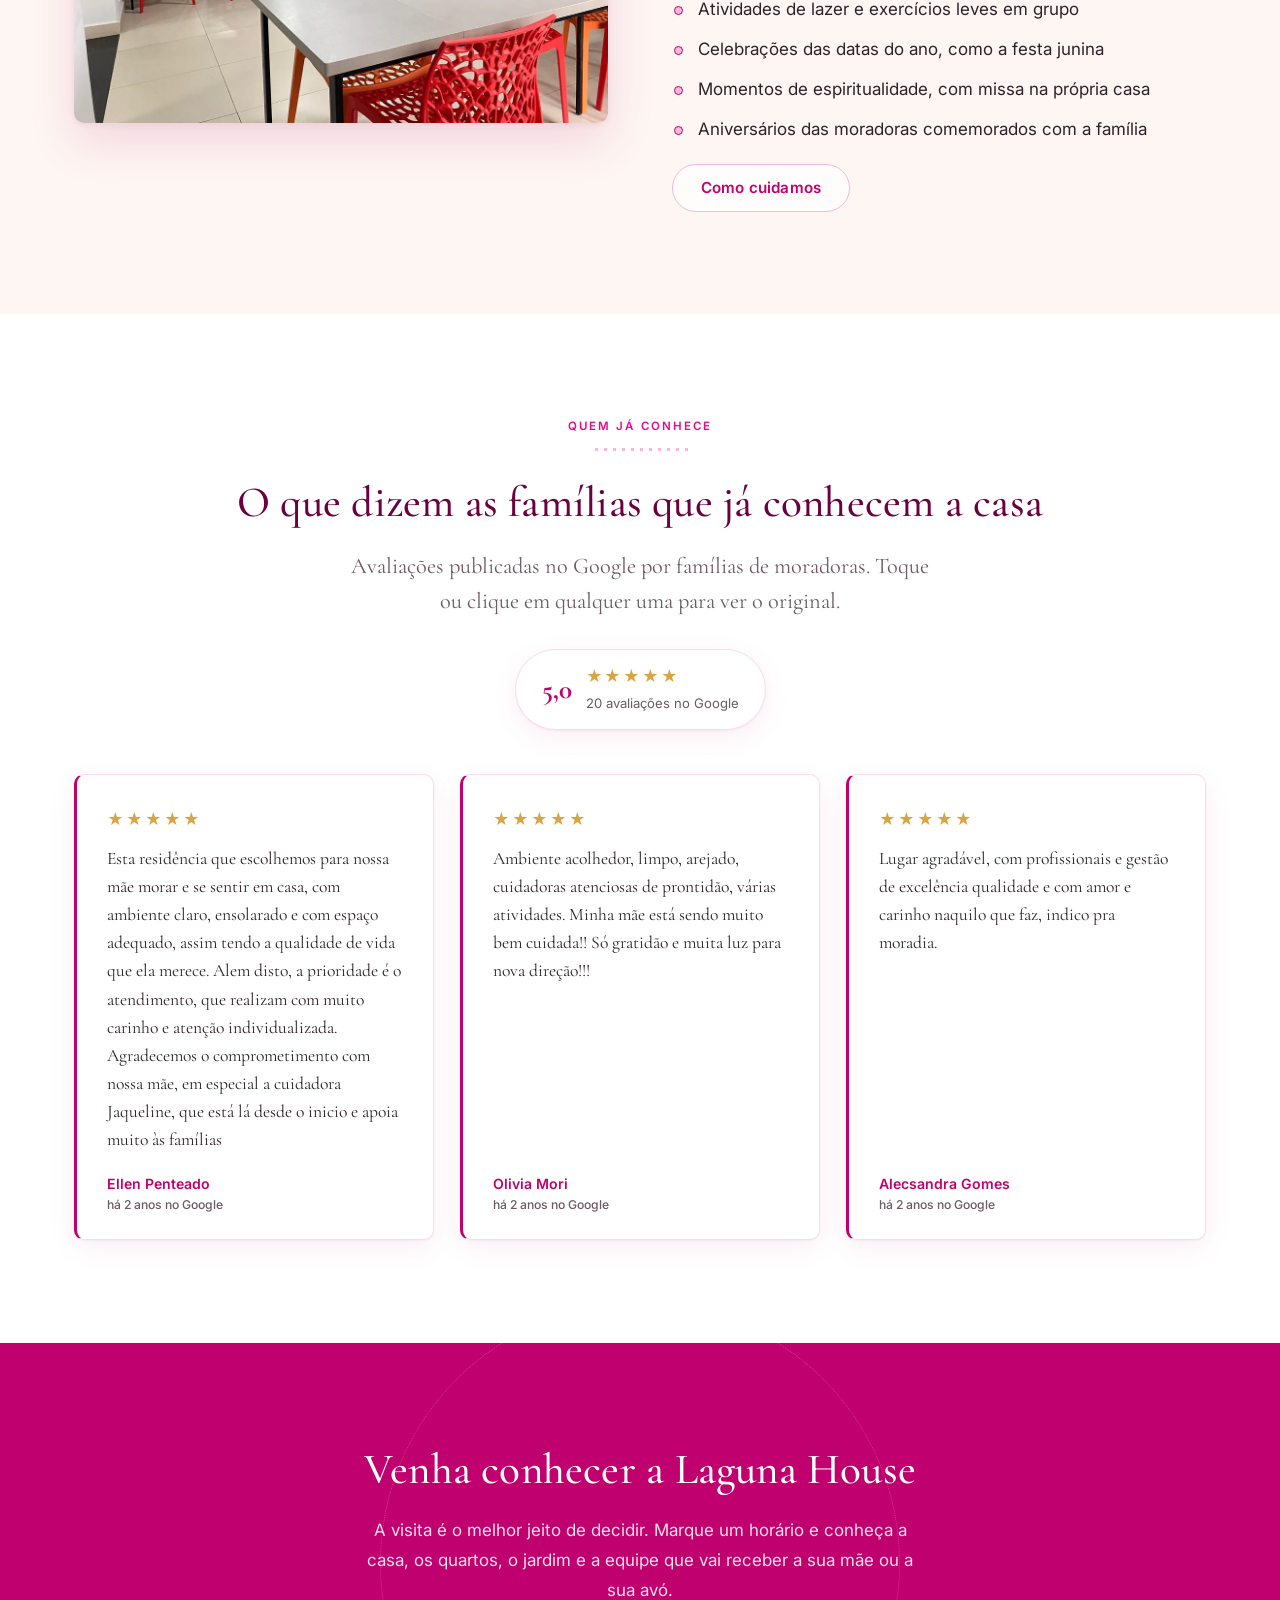
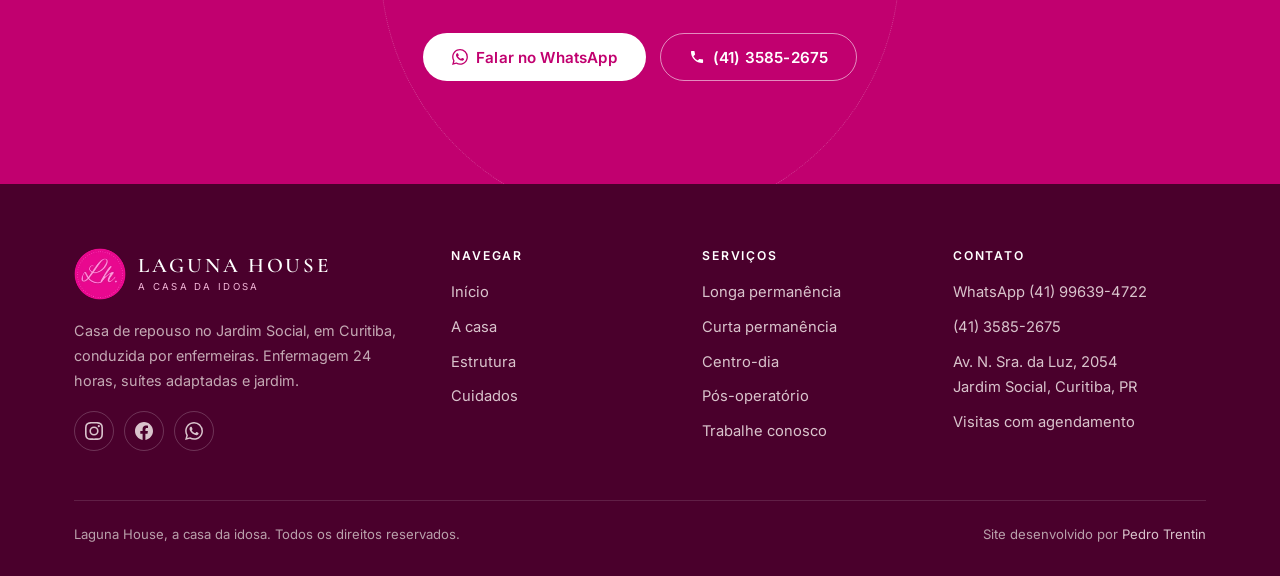
==== commit 5aff8232: "tira a descricao do quarto do card de pernoite" ====
--- a/index.html
+++ b/index.html
@@ -90,7 +90,7 @@
         <h2>Uma casa de verdade, não uma instituição</h2>
         <p>A Laguna House existe há seis anos e há três está sob a direção de Laura, que deixou dezesseis anos de carreira em banco para entrar neste ramo, e de Rosana, psicóloga e responsável técnica da casa.</p>
         <p>O endereço fica no Jardim Social, em uma rua tranquila de Curitiba. A casa é térrea, sem escadas, com rampa na entrada, banheiros adaptados e monitoramento. Mas o que se vê ao entrar é uma casa clara, com jardim, plantas e sol entrando pelas janelas.</p>
-        <div class="rev"><strong>Confirmar:</strong> se os nomes de Laura e Rosana podem aparecer no site e se a menção aos dezesseis anos de banco pode ficar. Confirmar também se as três enfermeiras foram as fundadoras da casa, de antes da compra.</div>
+        
         <div class="btns"><a class="btn btn-secundario" href="sobre.html">Nossa história</a></div>
       </div>
       <div class="moldura">
@@ -106,9 +106,9 @@
       <span class="etiqueta">Modalidades</span>
       <div class="fio"></div>
       <h2>Formas diferentes de estar aqui</h2>
-      <p class="chamada">Nem toda família procura a mesma coisa. Algumas precisam de uma moradia definitiva, outras de um período curto de recuperação ou de um lugar seguro durante o dia.</p>
-    </div>
-    <div class="grade g4">
+      <p class="chamada">Nem toda família procura a mesma coisa. Algumas precisam de uma moradia definitiva, outras de um período curto de recuperação, de um lugar seguro durante o dia ou de uma única noite.</p>
+    </div>
+    <div class="grade fluida">
       <article class="cartao">
         <div class="cartao-selo"><svg class="ico" viewBox="0 0 24 24" aria-hidden="true" focusable="false"><path d="M12 2.7 1.5 11.3l1.3 1.5L4 11.8V21h6v-6h4v6h6v-9.2l1.2 1 1.3-1.5L12 2.7z"/></svg></div>
         <h3>Longa permanência</h3>
@@ -128,6 +128,11 @@
         <div class="cartao-selo"><svg class="ico" viewBox="0 0 24 24" aria-hidden="true" focusable="false"><path d="M12 21.2 10.5 19.9C5.1 15.1 2 12.3 2 8.8 2 6 4.2 3.8 7 3.8c1.6 0 3.1.7 4 1.9.9-1.2 2.4-1.9 4-1.9 2.8 0 5 2.2 5 5 0 3.5-3.1 6.3-8.5 11.1L12 21.2z"/></svg></div>
         <h3>Pós-operatório</h3>
         <p>Recuperação após cirurgias ou internações, com enfermagem por perto o tempo todo.</p>
+      </article>
+      <article class="cartao">
+        <div class="cartao-selo"><svg class="ico" viewBox="0 0 24 24" aria-hidden="true" focusable="false"><path d="M21.6 13.3A9 9 0 1 1 10.7 2.4a7 7 0 0 0 10.9 10.9z"/></svg></div>
+        <h3>Plenitude</h3>
+        <p>Pernoite. A idosa dorme na casa e volta no dia seguinte, para a noite em que ninguém pode ficar com ela.</p>
       </article>
     </div>
     <div class="centro" style="margin-top:40px"><a class="btn btn-secundario" href="modalidades.html">Ver o que cada modalidade inclui</a></div>
@@ -169,7 +174,7 @@
           <li>Momentos de espiritualidade, com missa na própria casa</li>
           <li>Aniversários das moradoras comemorados com a família</li>
         </ul>
-        <div class="rev"><strong>Confirmar:</strong> a grade real de atividades, quais profissionais conduzem cada uma e em que dias acontecem. As atividades listadas vêm do perfil no Escolha Sênior e das publicações do Instagram.</div>
+        
         <div class="btns"><a class="btn btn-secundario" href="cuidados.html">Como cuidamos</a></div>
       </div>
       <div class="moldura">
@@ -187,7 +192,7 @@
     <p class="chamada" style="max-width:600px;margin:0 auto 30px">Avaliações publicadas no Google por famílias de moradoras. Toque ou clique em qualquer uma para ver o original.</p>
     <div style="margin:0 0 44px"><a class="nota-google" href="https://maps.app.goo.gl/RefsH612ohSBY5xH7" target="_blank" rel="noopener"><strong>5,0</strong><span><span class="estrelas" aria-hidden="true">★★★★★</span><br><span class="nota-total">20 avaliações no Google</span></span></a></div>
     <div class="grade g3"><a class="citacao" href="https://maps.app.goo.gl/RefsH612ohSBY5xH7" target="_blank" rel="noopener"><div class="estrelas" aria-hidden="true">★★★★★</div><p>Esta residência que escolhemos para nossa mãe morar e se sentir em casa, com ambiente claro, ensolarado e com espaço adequado, assim tendo a qualidade de vida que ela merece. Alem disto, a prioridade é o atendimento, que realizam com muito carinho e atenção individualizada. Agradecemos o comprometimento com nossa mãe, em especial a cuidadora Jaqueline, que está lá desde o inicio e apoia muito às famílias</p><div class="autor">Ellen Penteado <span>há 2 anos no Google</span></div></a><a class="citacao" href="https://maps.app.goo.gl/AbohMbVJFXfRyCQq6" target="_blank" rel="noopener"><div class="estrelas" aria-hidden="true">★★★★★</div><p>Ambiente acolhedor, limpo, arejado, cuidadoras atenciosas de prontidão, várias atividades. Minha mãe está sendo muito bem cuidada!! Só gratidão e muita luz para nova direção!!!</p><div class="autor">Olivia Mori <span>há 2 anos no Google</span></div></a><a class="citacao" href="https://maps.app.goo.gl/1jtPCSABnLnyJkj8A" target="_blank" rel="noopener"><div class="estrelas" aria-hidden="true">★★★★★</div><p>Lugar agradável, com profissionais e gestão de excelência qualidade e com amor e carinho naquilo que faz, indico pra moradia.</p><div class="autor">Alecsandra Gomes <span>há 2 anos no Google</span></div></a></div>
-    <div class="rev" style="text-align:left;max-width:820px;margin:34px auto 0"><strong>Confirmar:</strong> a nota 5,0 e o total de 20 avaliações vieram do perfil no Escolha Sênior e precisam ser conferidos direto no Google antes de publicar. As três avaliações estão transcritas como foram escritas, sem correção de acentuação, e cada cartão leva para a avaliação original. Se a casa quiser mais depoimentos no site, basta mandar os prints e os links.</div>
+    
   </div>
 </section>
 
@@ -252,4 +257,4 @@
   </div>
 </footer>
 <a class="zap" href="https://wa.me/5541996394722?text=Ol%C3%A1%21%20Vim%20pelo%20site%20e%20gostaria%20de%20informa%C3%A7%C3%B5es%20sobre%20a%20Laguna%20House." target="_blank" rel="noopener" aria-label="Falar no WhatsApp"><svg class="" viewBox="0 0 24 24" aria-hidden="true" focusable="false"><path d="M17.5 14.4c-.3-.15-1.76-.87-2.03-.97-.27-.1-.47-.15-.67.15-.2.3-.77.97-.94 1.16-.17.2-.35.22-.64.08-.3-.15-1.26-.47-2.4-1.48-.88-.79-1.48-1.76-1.65-2.06-.17-.3-.02-.46.13-.6.13-.14.3-.35.44-.53.15-.17.2-.3.3-.5.1-.19.05-.37-.02-.52-.08-.15-.67-1.61-.92-2.2-.24-.58-.49-.5-.67-.51h-.57c-.2 0-.52.07-.79.37-.27.3-1.04 1.02-1.04 2.48s1.07 2.87 1.21 3.07c.15.2 2.1 3.2 5.08 4.49.71.3 1.26.49 1.7.62.71.23 1.36.2 1.87.12.57-.09 1.75-.72 2-1.41.25-.7.25-1.29.18-1.42-.08-.12-.28-.2-.57-.34m-5.42 7.4a9.87 9.87 0 0 1-5.03-1.38l-.36-.21-3.74.98 1-3.65-.24-.37A9.86 9.86 0 0 1 2.2 11.9C2.2 6.45 6.63 2.02 12.08 2.02a9.82 9.82 0 0 1 6.99 2.9 9.83 9.83 0 0 1 2.89 6.99c0 5.45-4.44 9.88-9.88 9.88m8.41-18.3A11.82 11.82 0 0 0 12.08 0C5.52 0 .19 5.34.18 11.9c0 2.1.55 4.14 1.59 5.95L.08 24l6.3-1.65a11.88 11.88 0 0 0 5.69 1.45h.01c6.55 0 11.89-5.34 11.89-11.9a11.82 11.82 0 0 0-3.48-8.4z"/></svg></a>
-<button id="revBotao" type="button">Sair do modo revisão</button><script src="assets/site.js"></script></body></html>+<script src="assets/site.js"></script></body></html>
--- a/assets/site.css
+++ b/assets/site.css
@@ -166,6 +166,15 @@
 @media(max-width:900px){.g3,.g4{grid-template-columns:repeat(2,1fr)}}
 @media(max-width:620px){.g2,.g3,.g4{grid-template-columns:1fr}}
 
+/* grade que centraliza a ultima linha, para conjuntos de numero impar */
+.grade.fluida{display:flex;flex-wrap:wrap;justify-content:center}
+.grade.fluida>*{flex:1 1 210px;max-width:272px;height:auto;align-self:stretch}
+@media(max-width:620px){.grade.fluida>*{flex-basis:100%;max-width:none}}
+/* cartao solitario na ultima linha de uma grade de duas colunas */
+@media(min-width:621px){
+  .grade.g2>:last-child:nth-child(odd){grid-column:1/-1;width:calc(50% - 13px);margin-inline:auto}
+}
+
 .cartao{
   background:#fff;border:1px solid var(--linha);border-radius:var(--raio);
   padding:30px 28px;box-shadow:var(--sombra);transition:.22s ease;height:100%
